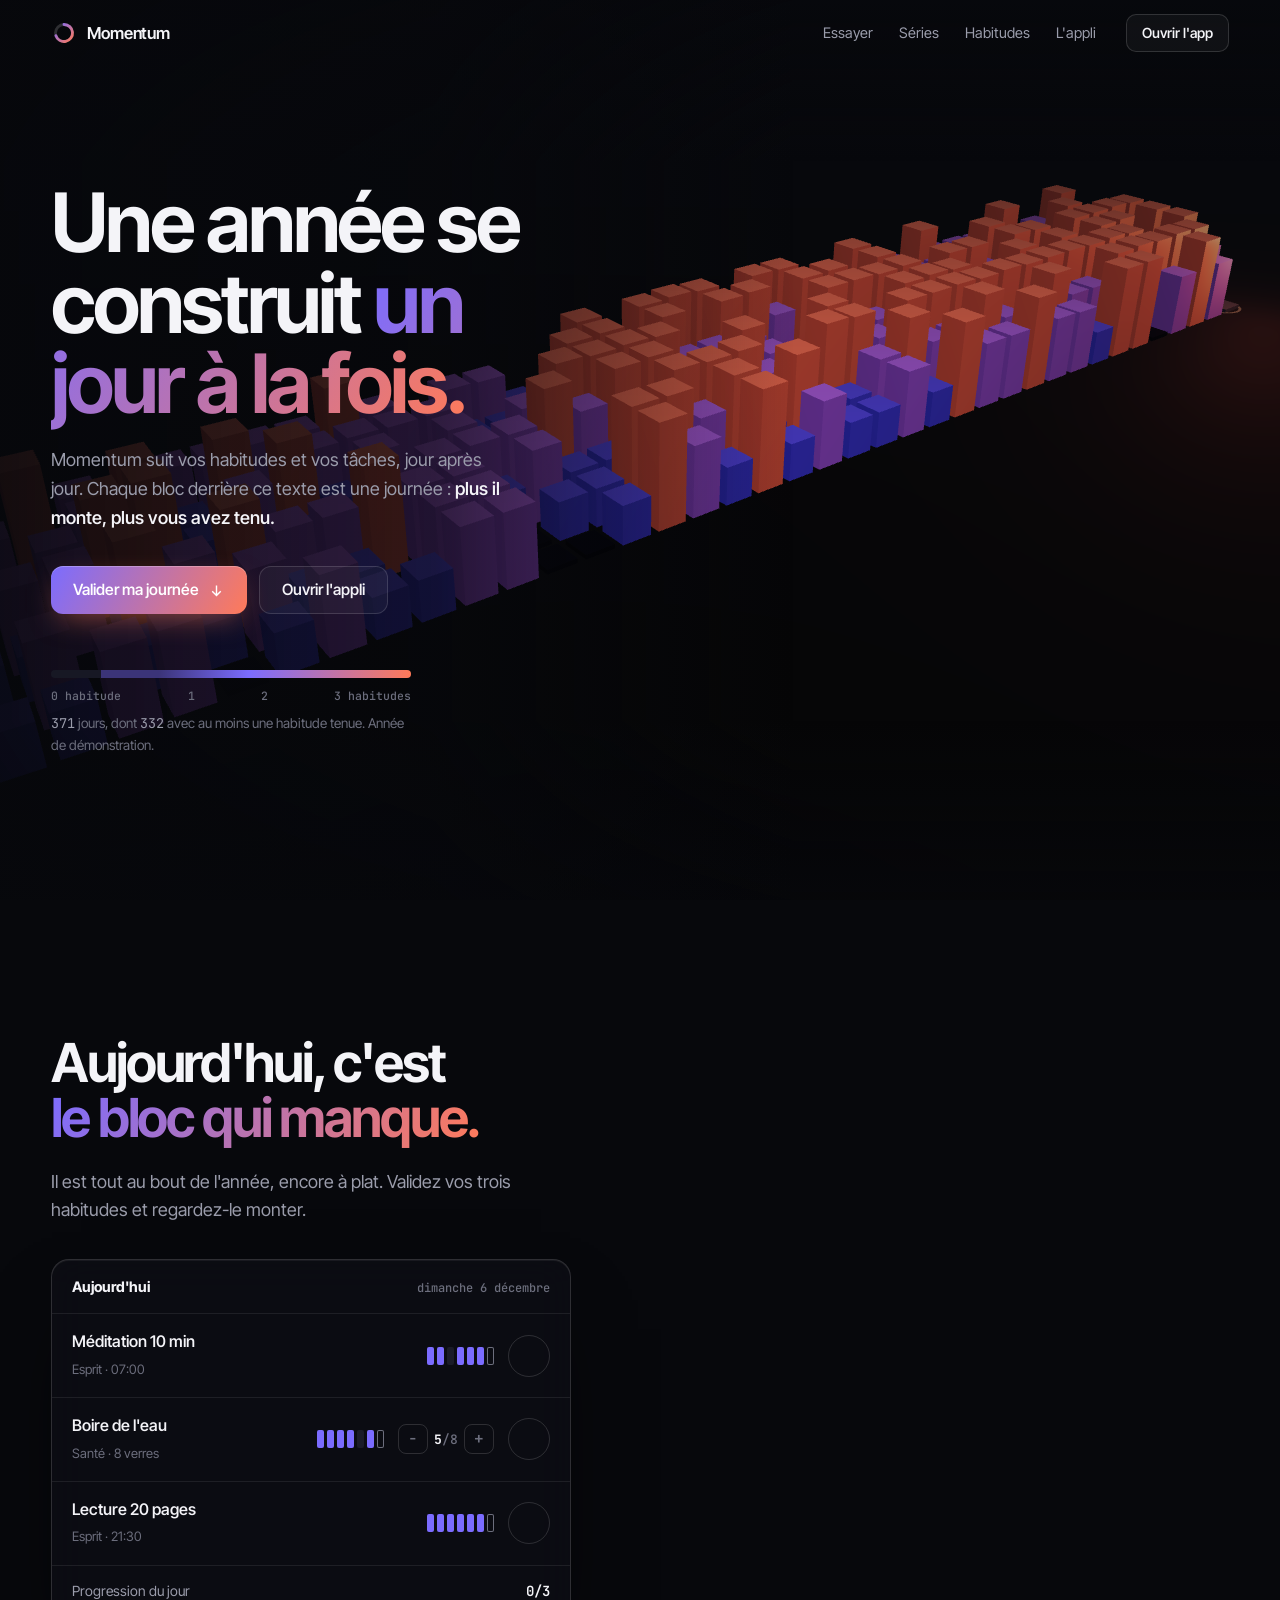
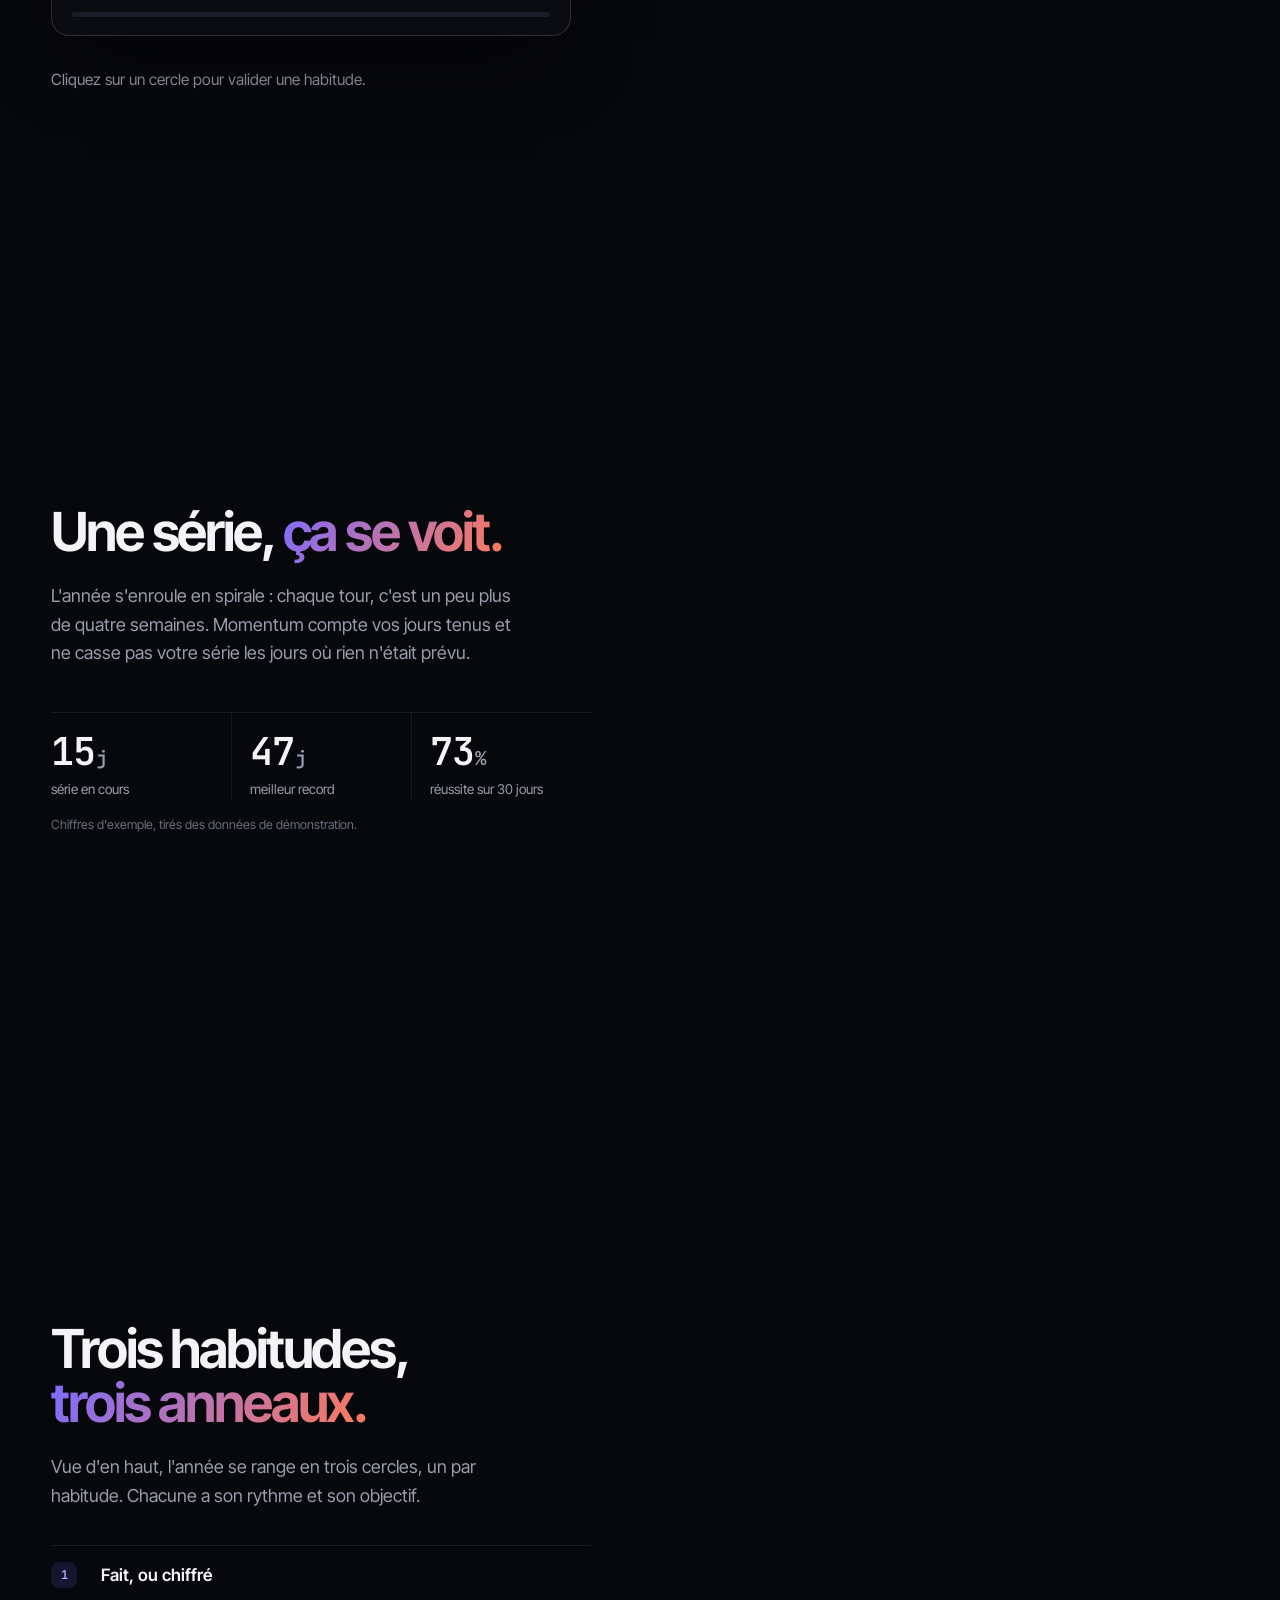
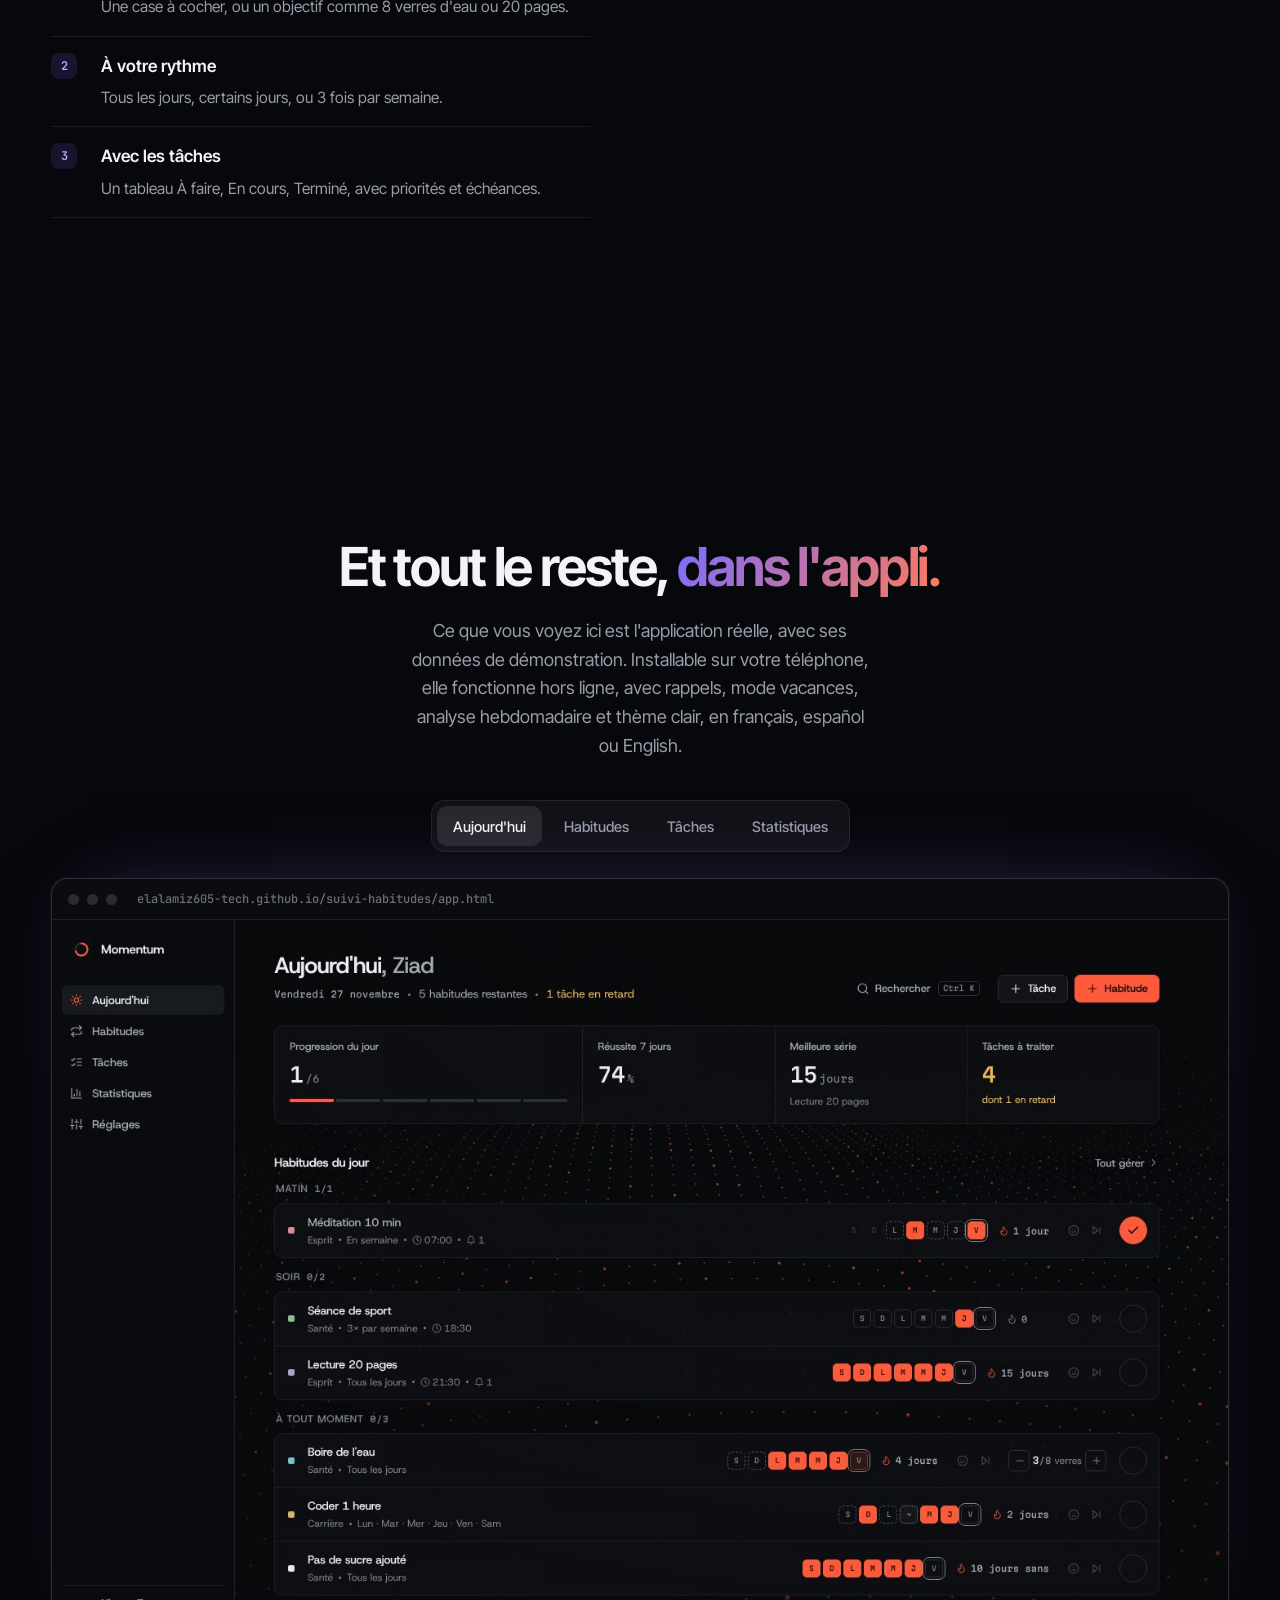
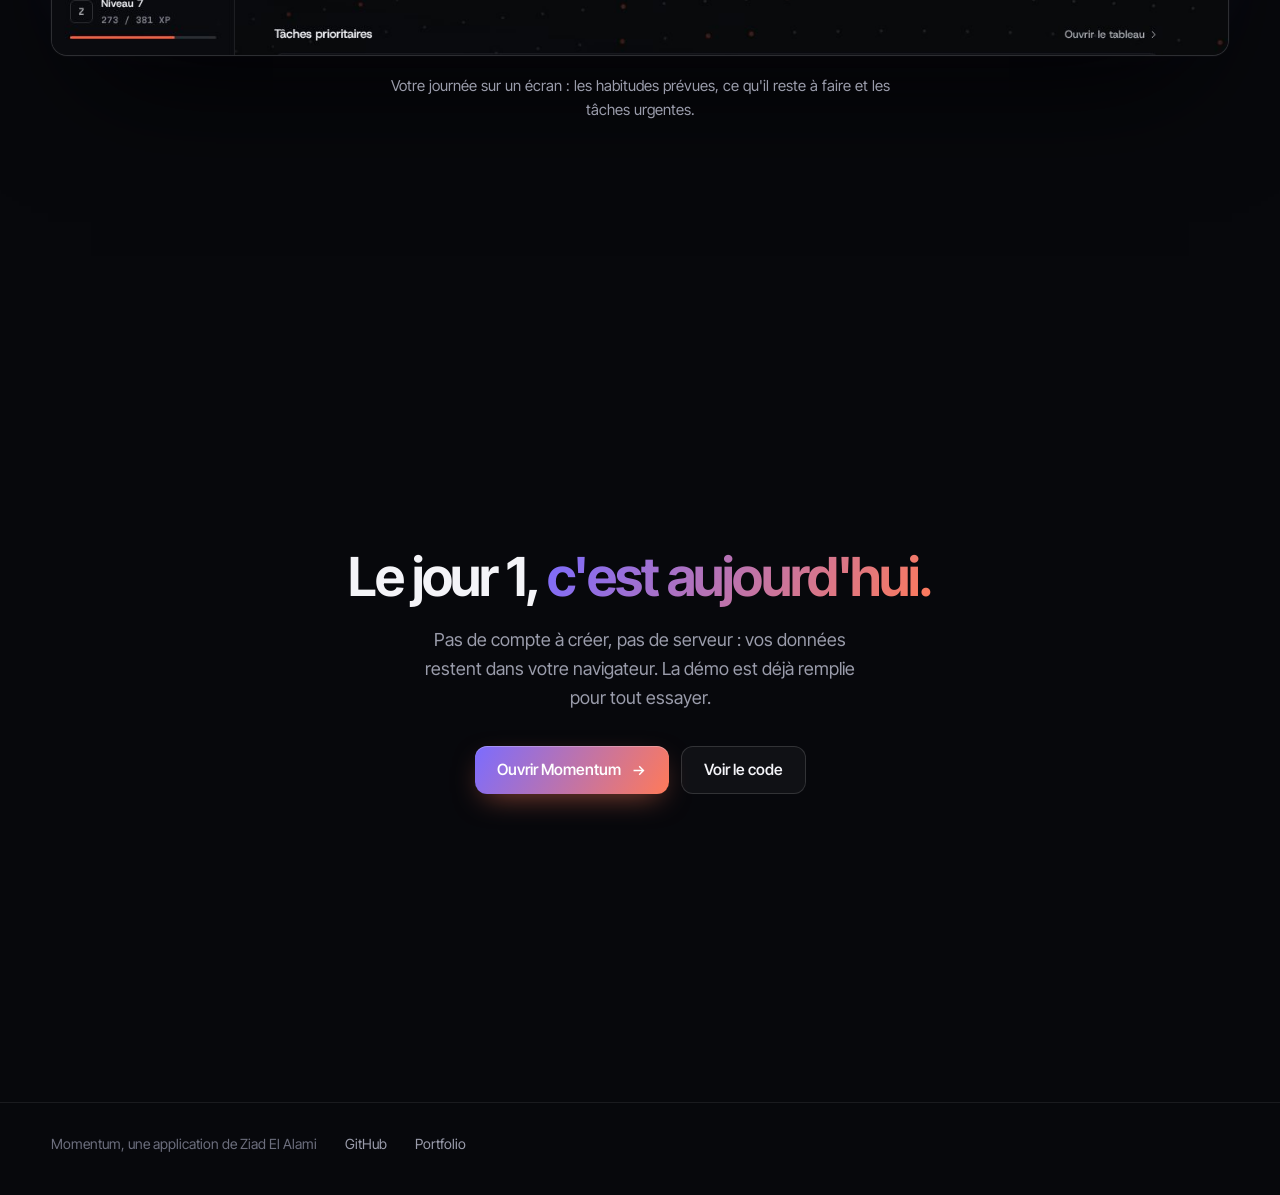
==== index.html @ 73f414db "Momentum 3.0 : PWA, rappels, nouvelles fréquences, analyse hebdo, synchro, thème clair, 3 langues Ap" ====
<!DOCTYPE html>
<html lang="fr">
<head>
<meta charset="utf-8">
<meta name="viewport" content="width=device-width, initial-scale=1">
<meta name="description" content="Momentum suit vos habitudes et vos tâches, jour après jour. Sans compte : vos données restent dans votre navigateur.">
<meta name="theme-color" content="#07080c">
<meta property="og:title" content="Momentum · Une année se construit un jour à la fois">
<meta property="og:description" content="Habitudes, tâches et statistiques dans une seule appli. Essayez la démo.">
<meta property="og:image" content="https://elalamiz605-tech.github.io/suivi-habitudes/assets/vitrine/today.jpg">
<link rel="icon" href="assets/favicon.svg" type="image/svg+xml">
<link rel="manifest" href="manifest.webmanifest">
<link rel="apple-touch-icon" href="assets/icons/apple-touch-icon.png">
<title>Momentum · Une année, un jour à la fois</title>
<link rel="preconnect" href="https://fonts.googleapis.com"><link rel="preconnect" href="https://fonts.gstatic.com" crossorigin>
<link href="https://fonts.googleapis.com/css2?family=Inter+Tight:wght@400;500;600;700&family=JetBrains+Mono:wght@400;500;600&display=swap" rel="stylesheet">
<style>
/*
VOICE: produit haut de gamme, calme, chaque phrase explique ce qu'on voit.
IDEA: une année d'habitudes en volume : 371 blocs, un par jour, hauteur = habitudes tenues.
PICTURE: la scène 3D plein écran qui se transforme au défilement : calendrier, spirale de série, trois anneaux.
COLOUR and TYPE: nuit d'encre, indigo pour la régularité, corail pour les jours complets ; Inter Tight, JetBrains Mono pour les chiffres.
LAYOUT: texte en colonne à gauche sur un voile, la scène à droite et derrière ; l'appli réelle en fin de parcours.
*/
:root {
  --bg: #07080c; --ink: #f4f4f8; --muted: #9a9cab; --dim: #6c6e7d; --line: rgba(255,255,255,.08); --line-2: rgba(255,255,255,.14);
  --glass: rgba(14,15,22,.72); --indigo: #7b6cff; --coral: #ff7a59; --grad: linear-gradient(120deg, #7b6cff, #ff7a59);
  --font: 'Inter Tight', system-ui, sans-serif; --mono: 'JetBrains Mono', ui-monospace, monospace; --ease: cubic-bezier(.22,1,.36,1);
  color-scheme: dark;
}
* { box-sizing: border-box; min-width: 0; }
html { scroll-behavior: smooth; scroll-padding-top: 72px; }
body { margin: 0; background: var(--bg); color: var(--ink); font: 17px/1.6 var(--font); -webkit-font-smoothing: antialiased; overflow-x: clip; }
::selection { background: rgba(123,108,255,.4); }
:focus-visible { outline: 2px solid var(--coral); outline-offset: 3px; }
a { color: inherit; text-decoration: none; }
button { font: inherit; color: inherit; cursor: pointer; }
.mono { font-family: var(--mono); font-variant-numeric: tabular-nums; }

#scene { position: fixed; inset: 0; width: 100vw; height: 100vh; display: block; z-index: 0; }
.veil { position: fixed; inset: 0; z-index: 0; pointer-events: none; background: linear-gradient(90deg, rgba(7,8,12,.92) 0%, rgba(7,8,12,.7) 34%, rgba(7,8,12,0) 62%), linear-gradient(180deg, rgba(7,8,12,.5), rgba(7,8,12,0) 18%, rgba(7,8,12,0) 80%, rgba(7,8,12,.6)); }
.dim { position: fixed; inset: 0; z-index: 0; pointer-events: none; background: rgba(7,8,12,.86); opacity: 0; transition: opacity .6s var(--ease); }
body.dimmed .dim { opacity: 1; }
main, header, footer { position: relative; z-index: 1; }

/* Navigation */
.nav { position: fixed; top: 0; left: 0; right: 0; z-index: 20; display: flex; align-items: center; gap: 30px; padding: 14px max(4vw, 18px); transition: background .3s, border-color .3s; border-bottom: 1px solid transparent; }
.nav.solid { background: rgba(7,8,12,.72); backdrop-filter: blur(16px) saturate(150%); -webkit-backdrop-filter: blur(16px) saturate(150%); border-bottom-color: var(--line); }
.brand { display: flex; align-items: center; gap: 10px; font-weight: 600; font-size: 16.5px; letter-spacing: -.01em; }
.brand svg { width: 26px; height: 26px; }
.nav nav { display: flex; gap: 26px; margin-left: auto; font-size: 14.5px; color: var(--muted); }
.nav nav a { transition: color .15s; }
.nav nav a:hover, .nav nav a.on { color: var(--ink); }

/* Boutons */
.btn { position: relative; display: inline-flex; align-items: center; justify-content: center; gap: 9px; height: 48px; padding: 0 22px; border-radius: 12px; border: 1px solid var(--line-2); background: rgba(255,255,255,.04); font-weight: 550; font-size: 15.5px; white-space: nowrap; transition: transform .15s, background .2s, border-color .2s, box-shadow .25s; }
.btn:hover { background: rgba(255,255,255,.08); border-color: rgba(255,255,255,.24); }
.btn:active { transform: scale(.98); }
.btn svg { width: 17px; height: 17px; transition: transform .2s var(--ease); }
.btn:hover svg { transform: translateX(3px); }
.btn.primary { border: 0; background: var(--grad); color: #fff; box-shadow: 0 10px 30px -10px rgba(255,122,89,.6), inset 0 1px 0 rgba(255,255,255,.25); }
.btn.primary:hover { box-shadow: 0 14px 40px -10px rgba(255,122,89,.8), inset 0 1px 0 rgba(255,255,255,.3); }
.btn.sm { height: 38px; padding: 0 15px; font-size: 14px; border-radius: 10px; }

/* Sections */
section { min-height: 100vh; display: grid; align-content: center; padding: 120px max(4vw, 18px) 80px; }
.col { max-width: 540px; }
h1, h2 { margin: 0; font-weight: 650; letter-spacing: -.04em; text-wrap: balance; }
h1 { font-size: clamp(46px, 6.4vw, 92px); line-height: .98; }
h2 { font-size: clamp(34px, 4.2vw, 58px); line-height: 1.02; }
h1 em, h2 em { font-style: normal; background: var(--grad); -webkit-background-clip: text; background-clip: text; color: transparent; }
.lead { color: var(--muted); font-size: clamp(17px, 1.4vw, 19.5px); margin: 22px 0 0; max-width: 46ch; }
.lead b { color: var(--ink); font-weight: 550; }
.actions { display: flex; gap: 12px; flex-wrap: wrap; margin-top: 34px; }

.legend { margin-top: 56px; display: grid; gap: 10px; max-width: 360px; }
.legend .scale { height: 8px; border-radius: 4px; background: linear-gradient(90deg, #171824 0 14%, #3b3478 14% 30%, #7b6cff 55%, #ff7a59); }
.legend .ticks { display: flex; justify-content: space-between; font: 500 11.5px var(--mono); color: var(--dim); }
.legend p { margin: 0; color: var(--dim); font-size: 13.5px; }
.legend p .mono { color: var(--muted); }

/* Démo */
.try { margin-top: 34px; width: min(520px, 100%); background: var(--glass); border: 1px solid var(--line-2); border-radius: 18px; backdrop-filter: blur(18px); -webkit-backdrop-filter: blur(18px); box-shadow: 0 40px 80px -30px rgba(0,0,0,.8), inset 0 1px 0 rgba(255,255,255,.06); overflow: hidden; }
.try-head { display: flex; justify-content: space-between; align-items: baseline; padding: 15px 20px; border-bottom: 1px solid var(--line); font-size: 14.5px; }
.try-head span { font: 500 12px var(--mono); color: var(--dim); }
.habit { display: flex; align-items: center; gap: 14px; padding: 15px 20px; border-bottom: 1px solid var(--line); }
.habit .t { flex: 1; }
.habit .t b { display: block; font-weight: 550; font-size: 16px; transition: color .3s; }
.habit .t small { color: var(--dim); font-size: 13px; }
.habit.done .t b { color: var(--muted); }
.ring { display: grid; grid-template-columns: repeat(7, 7px); gap: 3px; }
.ring i { height: 18px; border-radius: 2px; background: #1b1c28; }
.ring i.on { background: var(--indigo); }
.ring i.today { background: transparent; box-shadow: inset 0 0 0 1px var(--dim); }
.habit.done .ring i.today { background: var(--coral); box-shadow: none; }
.counter { display: flex; align-items: center; gap: 6px; font: 500 13px var(--mono); color: var(--dim); }
.counter b { color: var(--ink); }
.counter button { width: 30px; height: 30px; border-radius: 8px; border: 1px solid var(--line-2); background: transparent; padding: 0; line-height: 1; font-size: 16px; }
.counter button:hover { border-color: rgba(255,255,255,.3); }
.check { position: relative; width: 42px; height: 42px; flex: none; border-radius: 50%; border: 1.5px solid var(--line-2); background: transparent; padding: 0; display: grid; place-items: center; transition: background .25s, border-color .25s, box-shadow .3s; }
.check:hover { border-color: var(--coral); }
.check svg.ok { width: 18px; height: 18px; fill: none; stroke: #fff; stroke-width: 2.6; stroke-linecap: round; stroke-linejoin: round; opacity: 0; transition: opacity .2s; }
.check.on { border-color: transparent; background: var(--grad); box-shadow: 0 0 24px rgba(255,122,89,.5); }
.check.on svg.ok { opacity: 1; }
.check svg.seal { position: absolute; inset: -7px; width: calc(100% + 14px); height: calc(100% + 14px); transform: rotate(-90deg); fill: none; stroke: var(--coral); stroke-width: 1.5; stroke-dasharray: 113.1; stroke-dashoffset: 113.1; opacity: 0; pointer-events: none; }
.check.stamp { animation: pop .35s var(--ease); }
.check.stamp svg.seal { animation: seal .7s var(--ease) forwards; }
@keyframes pop { from { transform: scale(.84); } }
@keyframes seal { 0% { opacity: 1; stroke-dashoffset: 113.1; } 60% { opacity: 1; stroke-dashoffset: 0; } 100% { opacity: 0; stroke-dashoffset: 0; } }
.try-foot { padding: 14px 20px 18px; display: grid; gap: 10px; }
.try-foot p { margin: 0; display: flex; justify-content: space-between; font-size: 14px; color: var(--muted); }
.try-foot p .mono { color: var(--ink); font-weight: 600; }
.bar { height: 5px; border-radius: 5px; background: #1b1c28; overflow: hidden; }
.bar i { display: block; height: 100%; width: 0; background: var(--grad); border-radius: inherit; transition: width .7s var(--ease); }
.after { margin-top: 20px; min-height: 48px; display: flex; flex-wrap: wrap; gap: 14px; align-items: center; color: var(--muted); font-size: 15.5px; }
.after.complete { color: var(--ink); }
.after .btn { animation: pop .4s var(--ease); }

/* Chiffres */
.stats { display: grid; grid-template-columns: repeat(3, minmax(0, 1fr)); margin-top: 44px; border-top: 1px solid var(--line); }
.stats div { padding: 20px 18px 0 0; }
.stats div + div { padding-left: 18px; border-left: 1px solid var(--line); }
.stats b { display: block; font: 600 clamp(30px, 3vw, 42px)/1 var(--mono); letter-spacing: -.04em; }
.stats b span { font-size: .5em; color: var(--muted); margin-left: 2px; }
.stats small { display: block; margin-top: 8px; color: var(--muted); font-size: 13.5px; }
.note { margin: 14px 0 0; color: var(--dim); font-size: 12.5px; }
.points { list-style: none; margin: 34px 0 0; padding: 0; display: grid; gap: 0; border-top: 1px solid var(--line); }
.points li { display: grid; grid-template-columns: 36px 1fr; gap: 6px 14px; padding: 16px 0; border-bottom: 1px solid var(--line); }
.points .n { grid-row: span 2; width: 26px; height: 26px; border-radius: 8px; display: grid; place-items: center; font: 600 12px var(--mono); background: rgba(123,108,255,.14); color: #b3aaff; }
.points b { font-weight: 600; }
.points span { color: var(--muted); font-size: 15.5px; }

/* L'appli */
#appli { align-content: start; padding-top: 140px; }
#appli .head { max-width: 760px; margin: 0 auto; text-align: center; }
#appli .lead { margin-inline: auto; }
.tabs { display: flex; justify-content: center; gap: 6px; flex-wrap: wrap; margin: 40px auto 0; padding: 5px; border-radius: 14px; background: rgba(255,255,255,.04); border: 1px solid var(--line); width: fit-content; }
.tabs button { height: 40px; padding: 0 16px; border-radius: 10px; border: 0; background: transparent; color: var(--muted); font-size: 14.5px; font-weight: 500; transition: background .2s, color .2s; }
.tabs button:hover { color: var(--ink); }
.tabs button[aria-selected="true"] { background: rgba(255,255,255,.1); color: var(--ink); }
.window { margin: 26px auto 0; width: min(1180px, 100%); border-radius: 16px; overflow: hidden; border: 1px solid var(--line-2); background: #0b0c10; box-shadow: 0 60px 120px -40px rgba(0,0,0,.9), 0 0 0 1px rgba(255,255,255,.02), 0 -20px 80px -40px rgba(123,108,255,.35); }
.window-bar { display: flex; align-items: center; gap: 8px; padding: 12px 16px; border-bottom: 1px solid var(--line); }
.window-bar i { width: 11px; height: 11px; border-radius: 50%; background: #2a2b36; }
.window-bar span { margin-left: 12px; font: 500 12px var(--mono); color: var(--dim); }
.shots { position: relative; aspect-ratio: 1440 / 900; }
.shots img { position: absolute; inset: 0; width: 100%; height: 100%; object-fit: cover; object-position: top left; opacity: 0; transform: scale(1.01); transition: opacity .5s var(--ease), transform .7s var(--ease); }
.shots img.on { opacity: 1; transform: none; }
.caption { text-align: center; color: var(--muted); font-size: 15px; margin: 18px auto 0; max-width: 60ch; min-height: 3.2em; }

/* Fin */
#fin { text-align: center; justify-items: center; }
#fin .lead { margin-inline: auto; }
#fin .actions { justify-content: center; }
.foot { display: flex; flex-wrap: wrap; gap: 10px 28px; padding: 30px max(4vw, 18px) 40px; border-top: 1px solid var(--line); color: var(--dim); font-size: 14px; background: var(--bg); }
.foot a { color: var(--muted); }
.foot a:hover { color: var(--ink); }

/* Apparition */
.rise { opacity: 0; transform: translateY(24px); transition: opacity .9s var(--ease), transform .9s var(--ease); }
.rise.in { opacity: 1; transform: none; }
.rise.d1 { transition-delay: .08s; } .rise.d2 { transition-delay: .16s; } .rise.d3 { transition-delay: .24s; }

@media (max-width: 900px) {
  .veil { background: linear-gradient(180deg, rgba(7,8,12,.35), rgba(7,8,12,.72) 40%, rgba(7,8,12,.86)); }
  .nav nav { display: none; }
  .nav .btn { margin-left: auto; }
  section { padding: 110px 18px 70px; min-height: 92vh; }
  .stats div { padding-right: 10px; } .stats div + div { padding-left: 12px; }
}
@media (max-width: 520px) { .ring { display: none; } .habit { padding: 14px 16px; } .tabs button { padding: 0 11px; font-size: 13.5px; } }
@media (prefers-reduced-motion: reduce) { *, *::before, *::after { animation: none !important; transition-duration: .01ms !important; } .rise { opacity: 1; transform: none; } html { scroll-behavior: auto; } }
</style>
</head>
<body>
<canvas id="scene" aria-hidden="true"></canvas>
<div class="veil" aria-hidden="true"></div>
<div class="dim" aria-hidden="true"></div>

<header class="nav" id="nav">
  <a class="brand" href="#hero"><svg viewBox="0 0 32 32" aria-hidden="true"><defs><linearGradient id="lg" x1="0" y1="0" x2="1" y2="1"><stop offset="0" stop-color="#7b6cff"/><stop offset="1" stop-color="#ff7a59"/></linearGradient></defs><circle cx="16" cy="16" r="10.5" fill="none" stroke="rgba(255,255,255,.16)" stroke-width="3.5"/><path d="M16 5.5a10.5 10.5 0 1 1-10 13.7" fill="none" stroke="url(#lg)" stroke-width="3.5" stroke-linecap="round"/></svg>Momentum</a>
  <nav aria-label="Sections"><a href="#aujourdhui">Essayer</a><a href="#serie">Séries</a><a href="#anneaux">Habitudes</a><a href="#appli">L'appli</a></nav>
  <a class="btn sm" href="app.html">Ouvrir l'app</a>
</header>

<main>
  <section id="hero" data-stage="0" data-focus="0">
    <div class="col">
      <h1 class="rise in">Une année se construit <em>un jour à la fois.</em></h1>
      <p class="lead rise in d1">Momentum suit vos habitudes et vos tâches, jour après jour. Chaque bloc derrière ce texte est une journée : <b>plus il monte, plus vous avez tenu.</b></p>
      <div class="actions rise in d2">
        <a class="btn primary" href="#aujourdhui">Valider ma journée <svg viewBox="0 0 24 24" fill="none" stroke="currentColor" stroke-width="2" aria-hidden="true"><path d="M12 5v14M6 13l6 6 6-6"/></svg></a>
        <a class="btn" href="app.html">Ouvrir l'appli</a>
      </div>
      <div class="legend rise in d3">
        <div class="scale" aria-hidden="true"></div>
        <div class="ticks"><span>0 habitude</span><span>1</span><span>2</span><span>3 habitudes</span></div>
        <p><span class="mono" id="days">371</span> jours, dont <span class="mono" id="kept">0</span> avec au moins une habitude tenue. Année de démonstration.</p>
      </div>
    </div>
  </section>

  <section id="aujourdhui" data-stage="0" data-focus="1">
    <div class="col">
      <h2 class="rise">Aujourd'hui, c'est <em>le bloc qui manque.</em></h2>
      <p class="lead rise d1">Il est tout au bout de l'année, encore à plat. Validez vos trois habitudes et regardez-le monter.</p>
      <div class="try rise d2" aria-label="Démonstration interactive">
        <div class="try-head"><b>Aujourd'hui</b><span id="date"></span></div>
        <div id="list"></div>
        <div class="try-foot"><p><span>Progression du jour</span><span class="mono" id="score">0/3</span></p><div class="bar"><i id="fill"></i></div></div>
      </div>
      <div class="after" id="after"><span id="msg">Cliquez sur un cercle pour valider une habitude.</span></div>
    </div>
  </section>

  <section id="serie" data-stage="1" data-focus="0">
    <div class="col">
      <h2 class="rise">Une série, <em>ça se voit.</em></h2>
      <p class="lead rise d1">L'année s'enroule en spirale : chaque tour, c'est un peu plus de quatre semaines. Momentum compte vos jours tenus et ne casse pas votre série les jours où rien n'était prévu.</p>
      <div class="stats rise d2">
        <div><b>15<span>j</span></b><small>série en cours</small></div>
        <div><b>47<span>j</span></b><small>meilleur record</small></div>
        <div><b>73<span>%</span></b><small>réussite sur 30 jours</small></div>
      </div>
      <p class="note rise d2">Chiffres d'exemple, tirés des données de démonstration.</p>
    </div>
  </section>

  <section id="anneaux" data-stage="2" data-focus="0">
    <div class="col">
      <h2 class="rise">Trois habitudes, <em>trois anneaux.</em></h2>
      <p class="lead rise d1">Vue d'en haut, l'année se range en trois cercles, un par habitude. Chacune a son rythme et son objectif.</p>
      <ol class="points rise d2">
        <li><span class="n">1</span><b>Fait, ou chiffré</b><span>Une case à cocher, ou un objectif comme 8 verres d'eau ou 20 pages.</span></li>
        <li><span class="n">2</span><b>À votre rythme</b><span>Tous les jours, certains jours, ou 3 fois par semaine.</span></li>
        <li><span class="n">3</span><b>Avec les tâches</b><span>Un tableau À faire, En cours, Terminé, avec priorités et échéances.</span></li>
      </ol>
    </div>
  </section>

  <section id="appli" data-stage="2" data-focus="0" data-dim="1">
    <div class="head">
      <h2 class="rise">Et tout le reste, <em>dans l'appli.</em></h2>
      <p class="lead rise d1">Ce que vous voyez ici est l'application réelle, avec ses données de démonstration. Installable sur votre téléphone, elle fonctionne hors ligne, avec rappels, mode vacances, analyse hebdomadaire et thème clair, en français, español ou English.</p>
    </div>
    <div class="tabs rise d2" role="tablist" aria-label="Écrans de l'appli">
      <button role="tab" aria-selected="true" data-i="0">Aujourd'hui</button>
      <button role="tab" aria-selected="false" data-i="1">Habitudes</button>
      <button role="tab" aria-selected="false" data-i="2">Tâches</button>
      <button role="tab" aria-selected="false" data-i="3">Statistiques</button>
    </div>
    <div class="window rise d2">
      <div class="window-bar"><i></i><i></i><i></i><span>elalamiz605-tech.github.io/suivi-habitudes/app.html</span></div>
      <div class="shots" id="shots">
        <img class="on" src="assets/vitrine/today.jpg" alt="Écran Aujourd'hui de Momentum : progression du jour, habitudes et tâches prioritaires" width="1440" height="900">
        <img src="assets/vitrine/habits.jpg" alt="Écran Habitudes : historique de 14 jours, séries et taux de réussite par habitude" width="1440" height="900" loading="lazy">
        <img src="assets/vitrine/tasks.jpg" alt="Écran Tâches : tableau À faire, En cours, Terminé" width="1440" height="900" loading="lazy">
        <img src="assets/vitrine/stats.jpg" alt="Écran Statistiques : analyse de la semaine, réussite sur 30 jours et carte de régularité" width="1440" height="900" loading="lazy">
      </div>
    </div>
    <p class="caption" id="caption">Votre journée sur un écran : les habitudes prévues, ce qu'il reste à faire et les tâches urgentes.</p>
  </section>

  <section id="fin" data-stage="0" data-focus="0">
    <h2 class="rise">Le jour 1, <em>c'est aujourd'hui.</em></h2>
    <p class="lead rise d1">Pas de compte à créer, pas de serveur : vos données restent dans votre navigateur. La démo est déjà remplie pour tout essayer.</p>
    <div class="actions rise d2">
      <a class="btn primary" href="app.html">Ouvrir Momentum <svg viewBox="0 0 24 24" fill="none" stroke="currentColor" stroke-width="2" aria-hidden="true"><path d="M5 12h14M13 6l6 6-6 6"/></svg></a>
      <a class="btn" href="https://github.com/elalamiz605-tech/suivi-habitudes">Voir le code</a>
    </div>
  </section>
</main>

<footer class="foot"><span>Momentum, une application de Ziad El Alami</span><a href="https://github.com/elalamiz605-tech/suivi-habitudes">GitHub</a><a href="https://elalamiz605-tech.github.io">Portfolio</a></footer>

<script type="module">
{
  const APP = 'app.html';
  const $ = (id) => document.getElementById(id);
  const motion = !matchMedia('(prefers-reduced-motion: reduce)').matches;
  let year = null;

  /* ---------- Scène 3D ---------- */
  import('./js/year.js').then(({ createYear }) => {
    year = createYear($('scene'), { motion });
    $('days').textContent = year.days;
    $('kept').textContent = year.kept;
    onScroll();
  }).catch((e) => console.warn('Scène 3D indisponible', e));

  /* ---------- Défilement : forme de la scène, navigation, apparitions ---------- */
  const sections = [...document.querySelectorAll('main section')];
  const smooth = (a, b, x) => { const t = Math.min(1, Math.max(0, (x - a) / (b - a))); return t * t * (3 - 2 * t); };
  function onScroll() {
    $('nav').classList.toggle('solid', scrollY > 20);
    const mid = scrollY + innerHeight * 0.55;
    let k = sections.findIndex((s) => s.offsetTop + s.offsetHeight > mid);
    if (k < 0) k = sections.length - 1;
    const s = sections[k], n = sections[Math.min(k + 1, sections.length - 1)];
    const f = smooth(0.6, 1, (mid - s.offsetTop) / s.offsetHeight);
    const num = (el, key) => Number(el.dataset[key] || 0);
    const stage = num(s, 'stage') + (num(n, 'stage') - num(s, 'stage')) * f;
    const focus = num(s, 'focus') + (num(n, 'focus') - num(s, 'focus')) * f;
    year?.setStage(stage);
    year?.setFocus(focus);
    document.body.classList.toggle('dimmed', s.dataset.dim === '1' && f < 0.6);
    document.querySelectorAll('.nav nav a').forEach((a) => a.classList.toggle('on', a.getAttribute('href') === `#${s.id}`));
  }
  addEventListener('scroll', onScroll, { passive: true });
  addEventListener('resize', onScroll);
  const io = new IntersectionObserver((es) => es.forEach((e) => e.isIntersecting && e.target.classList.add('in')), { threshold: 0.2 });
  document.querySelectorAll('.rise:not(.in)').forEach((el) => io.observe(el));

  /* ---------- Démo : valider sa journée ---------- */
  const OK = '<svg class="ok" viewBox="0 0 24 24" aria-hidden="true"><path d="M20 6 9 17l-5-5"/></svg>';
  const SEAL = '<svg class="seal" viewBox="0 0 40 40" aria-hidden="true"><circle cx="20" cy="20" r="18"/></svg>';
  const HABITS = [
    { id: 'med', name: 'Méditation 10 min', meta: 'Esprit · 07:00', days: [1, 1, 0, 1, 1, 1] },
    { id: 'eau', name: "Boire de l'eau", meta: 'Santé · 8 verres', days: [1, 1, 1, 1, 0, 1], target: 8, v: 5 },
    { id: 'lec', name: 'Lecture 20 pages', meta: 'Esprit · 21:30', days: [1, 1, 1, 1, 1, 1] },
  ];
  const done = new Set();
  let stamp = '';
  $('date').textContent = new Date().toLocaleDateString('fr-FR', { weekday: 'long', day: 'numeric', month: 'long' });

  const row = (h) => {
    const on = done.has(h.id);
    const ring = h.days.map((d) => `<i class="${d ? 'on' : ''}"></i>`).join('') + '<i class="today"></i>';
    const counter = h.target ? `<div class="counter"><button data-dec="${h.id}" aria-label="Retirer un verre">−</button><span><b>${h.v}</b>/${h.target}</span><button data-inc="${h.id}" aria-label="Ajouter un verre">+</button></div>` : '';
    return `<div class="habit ${on ? 'done' : ''}"><div class="t"><b>${h.name}</b><small>${h.meta}</small></div><div class="ring" aria-hidden="true">${ring}</div>${counter}<button class="check ${on ? 'on' : ''} ${stamp === h.id ? 'stamp' : ''}" data-check="${h.id}" aria-pressed="${on}" aria-label="Valider ${h.name}">${SEAL}${OK}</button></div>`;
  };
  function render() {
    $('list').innerHTML = HABITS.map(row).join('');
    stamp = '';
    const n = done.size;
    $('score').textContent = `${n}/3`;
    $('fill').style.width = `${(n / 3) * 100}%`;
    $('msg').textContent = n === 0 ? 'Cliquez sur un cercle pour valider une habitude.' : n < 3 ? `Le bloc monte. Encore ${3 - n} habitude${3 - n > 1 ? 's' : ''}.` : "Journée complète : le bloc d'aujourd'hui est au sommet.";
    const after = $('after');
    after.classList.toggle('complete', n === 3);
    if (n === 3 && !after.querySelector('a')) after.insertAdjacentHTML('beforeend', `<a class="btn primary" href="${APP}">Continuer dans l'appli <svg viewBox="0 0 24 24" fill="none" stroke="currentColor" stroke-width="2" aria-hidden="true"><path d="M5 12h14M13 6l6 6-6 6"/></svg></a>`);
    if (n < 3) after.querySelector('a')?.remove();
    year?.setToday(n / 3);
  }
  document.addEventListener('click', (e) => {
    const c = e.target.closest('[data-check]'), inc = e.target.closest('[data-inc]'), dec = e.target.closest('[data-dec]');
    if (!c && !inc && !dec) return;
    const prev = done.size;
    if (c) {
      const h = HABITS.find((x) => x.id === c.dataset.check);
      if (done.has(h.id)) { done.delete(h.id); if (h.target) h.v = Math.min(h.v, h.target - 1); }
      else { done.add(h.id); stamp = h.id; if (h.target) h.v = h.target; }
    } else {
      const h = HABITS.find((x) => x.id === (inc || dec).dataset[inc ? 'inc' : 'dec']);
      h.v = Math.max(0, Math.min(h.target, h.v + (inc ? 1 : -1)));
      if (h.v >= h.target) { if (!done.has(h.id)) stamp = h.id; done.add(h.id); } else done.delete(h.id);
    }
    render();
    if (prev < 3 && done.size === 3) year?.celebrate();
  });
  render();

  /* ---------- L'appli : onglets ---------- */
  const CAPS = [
    "Votre journée sur un écran : les habitudes prévues, ce qu'il reste à faire et les tâches urgentes.",
    'Chaque habitude avec ses 14 derniers jours, modifiables d’un clic, sa série et son taux de réussite.',
    'Un tableau À faire, En cours, Terminé, avec glisser-déposer, priorités, échéances et sous-tâches.',
    'Réussite jour par jour sur 30 jours, régularité sur 20 semaines, classement, niveaux et badges.',
  ];
  const tabs = [...document.querySelectorAll('[role=tab]')], imgs = [...$('shots').children];
  const show = (i) => {
    tabs.forEach((t, k) => t.setAttribute('aria-selected', String(k === i)));
    imgs.forEach((im, k) => im.classList.toggle('on', k === i));
    $('caption').textContent = CAPS[i];
  };
  tabs.forEach((t) => t.addEventListener('click', () => show(Number(t.dataset.i))));
  document.querySelector('[role=tablist]').addEventListener('keydown', (e) => {
    const i = tabs.findIndex((t) => t.getAttribute('aria-selected') === 'true');
    const j = e.key === 'ArrowRight' ? (i + 1) % 4 : e.key === 'ArrowLeft' ? (i + 3) % 4 : -1;
    if (j >= 0) { show(j); tabs[j].focus(); }
  });
}
</script>
<script>if ("serviceWorker" in navigator && location.protocol !== "file:") navigator.serviceWorker.register("./sw.js").catch(function () {});</script>
</body>
</html>
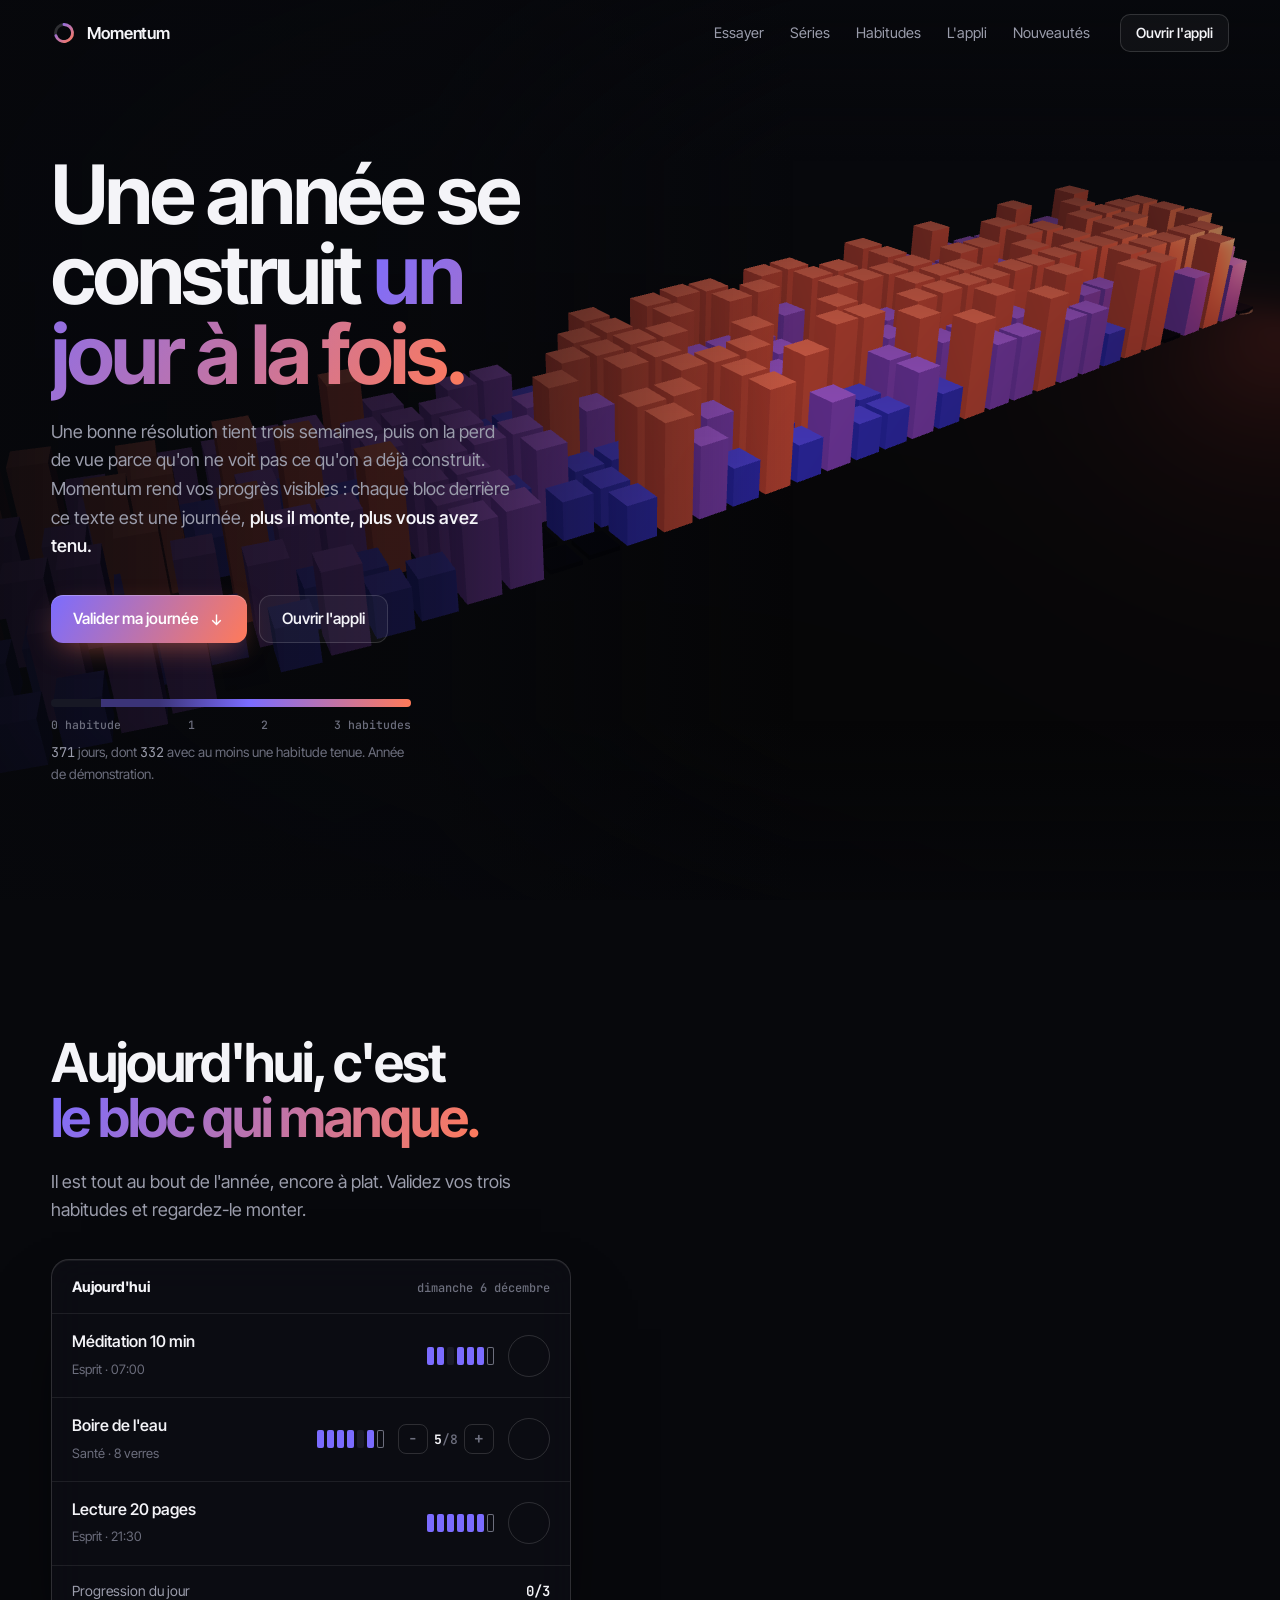
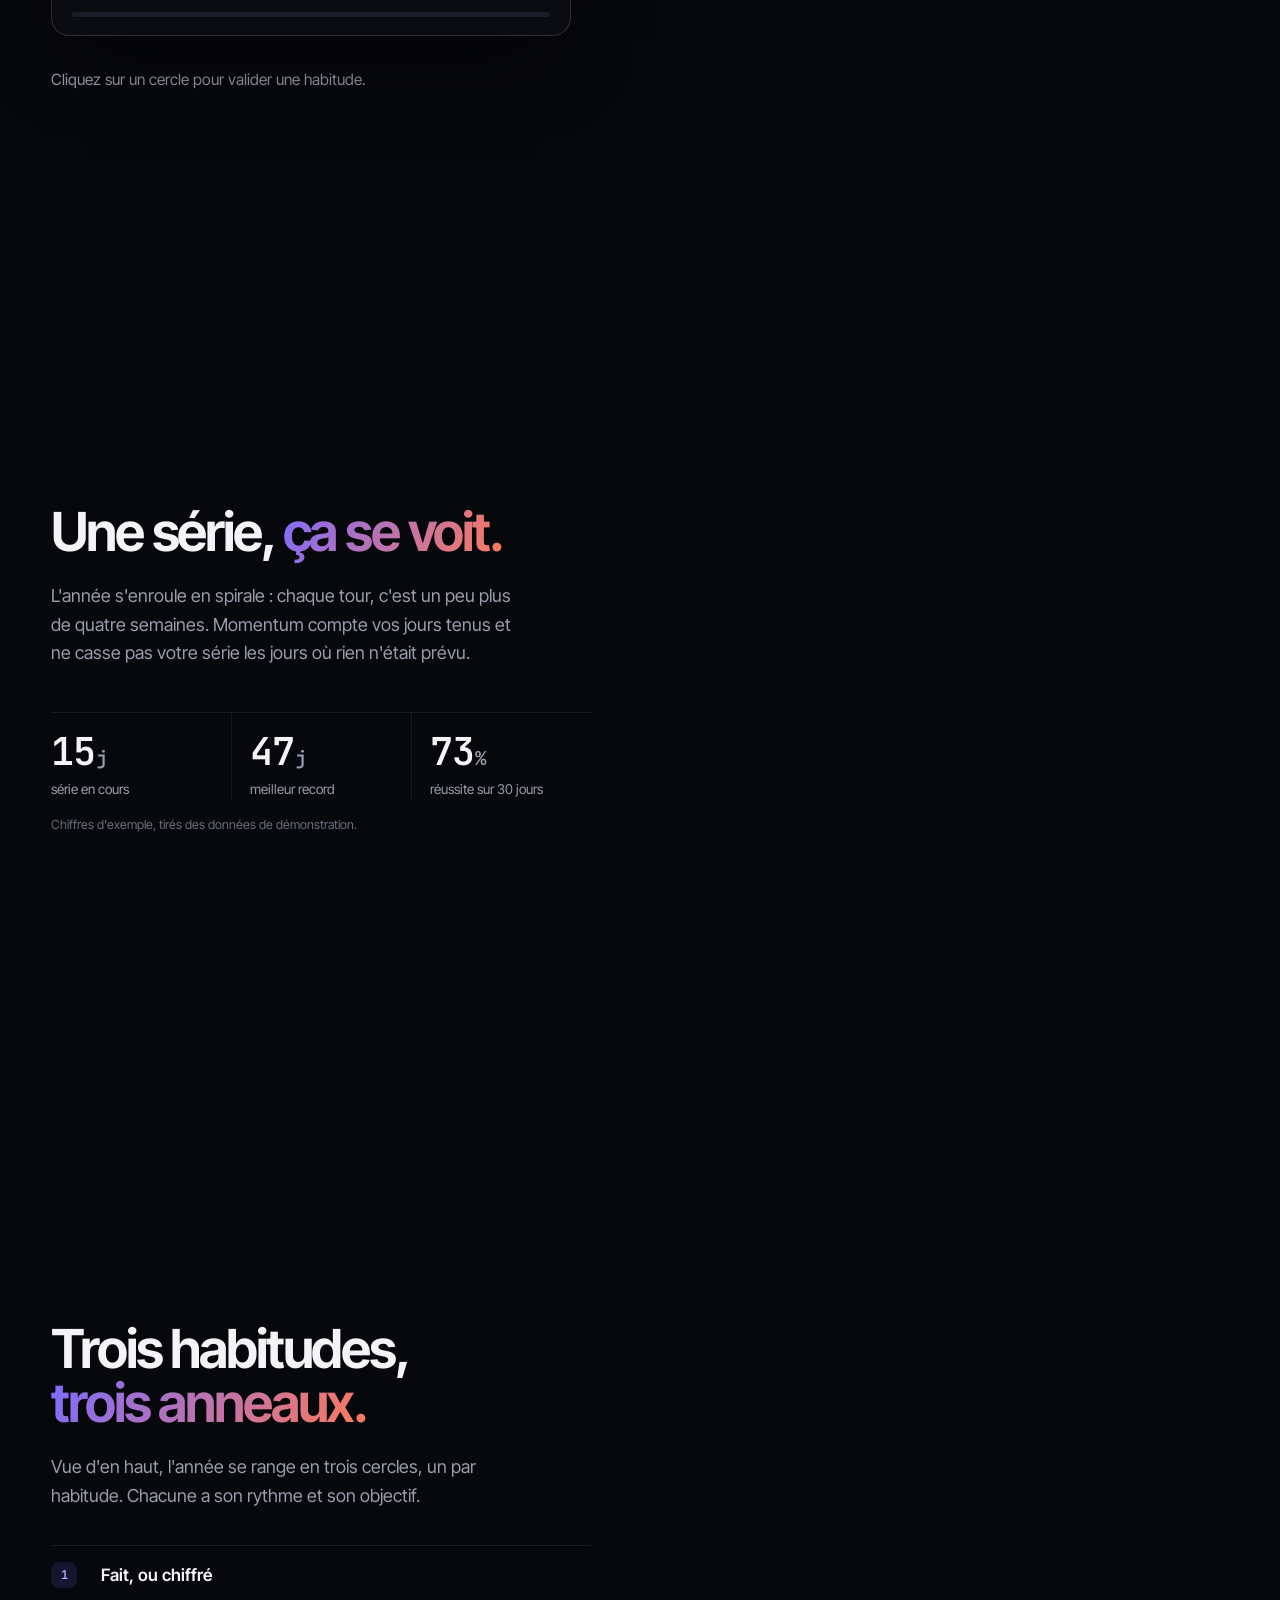
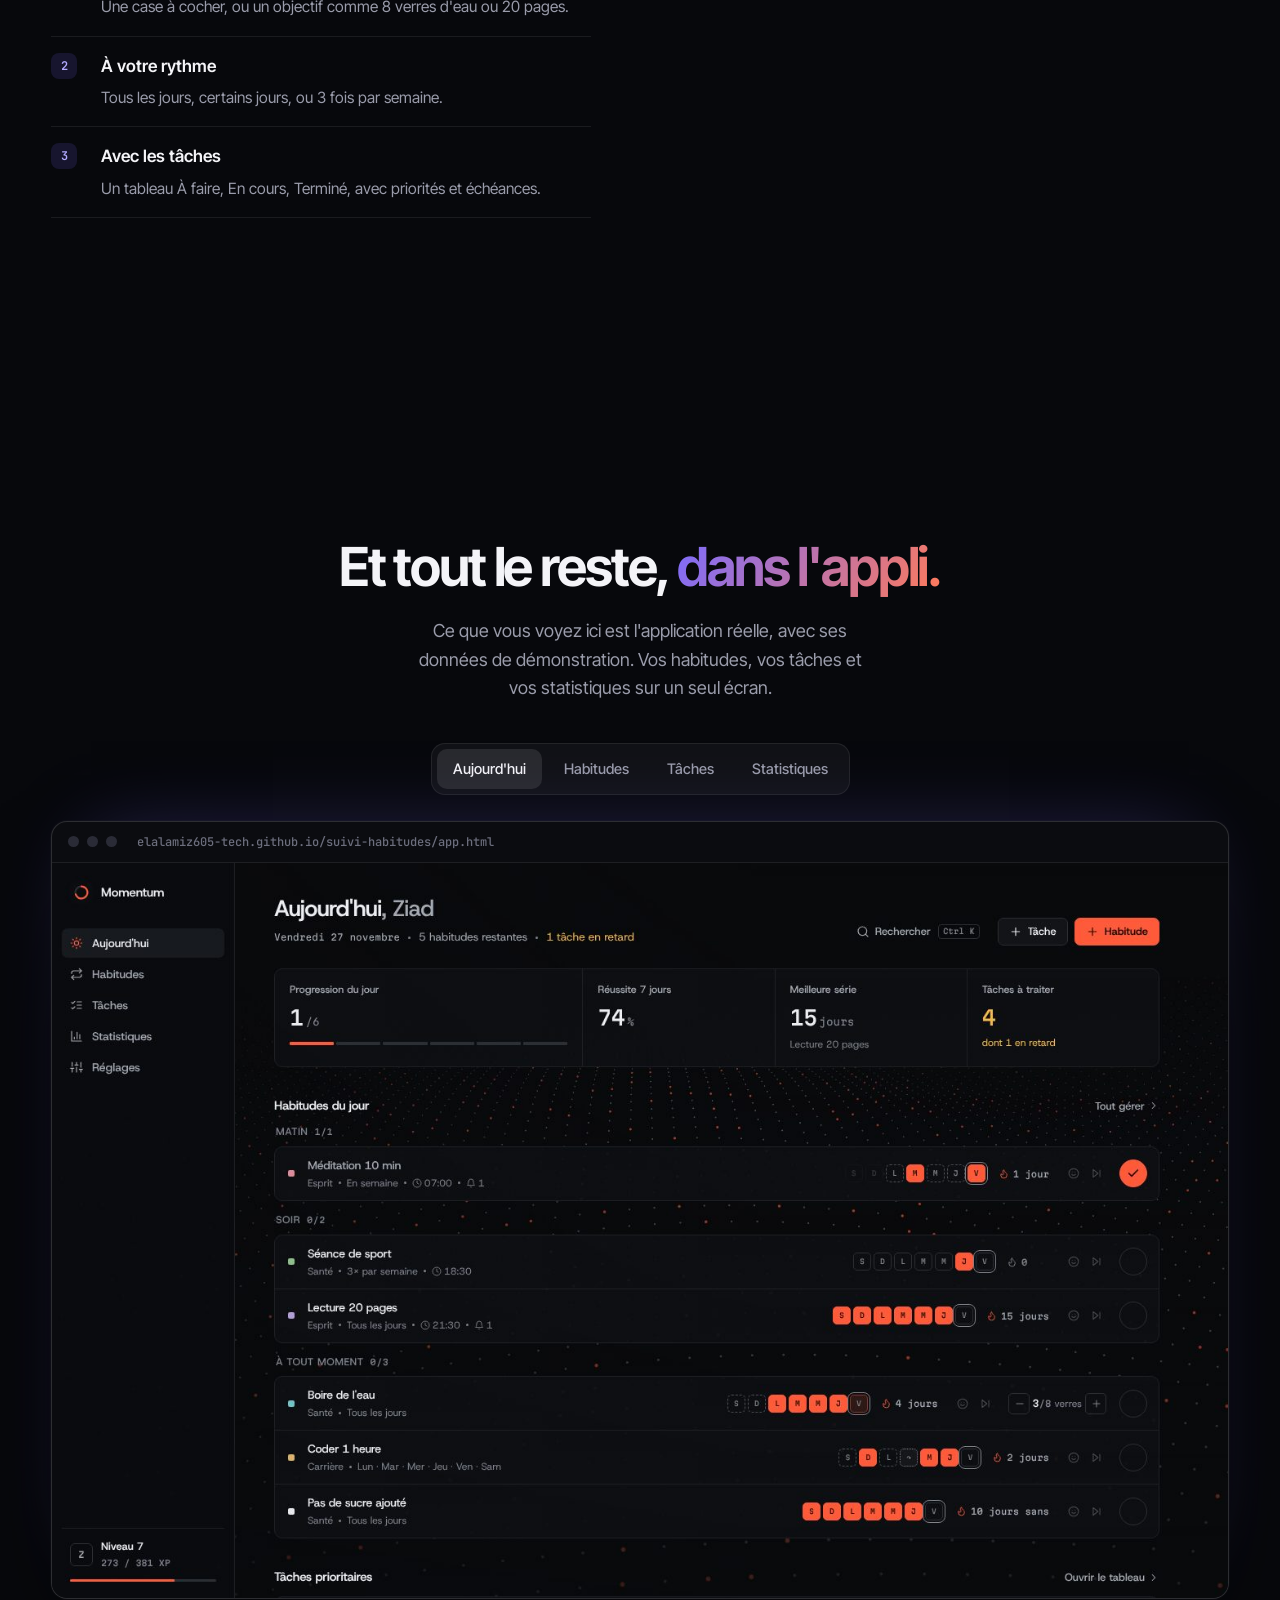
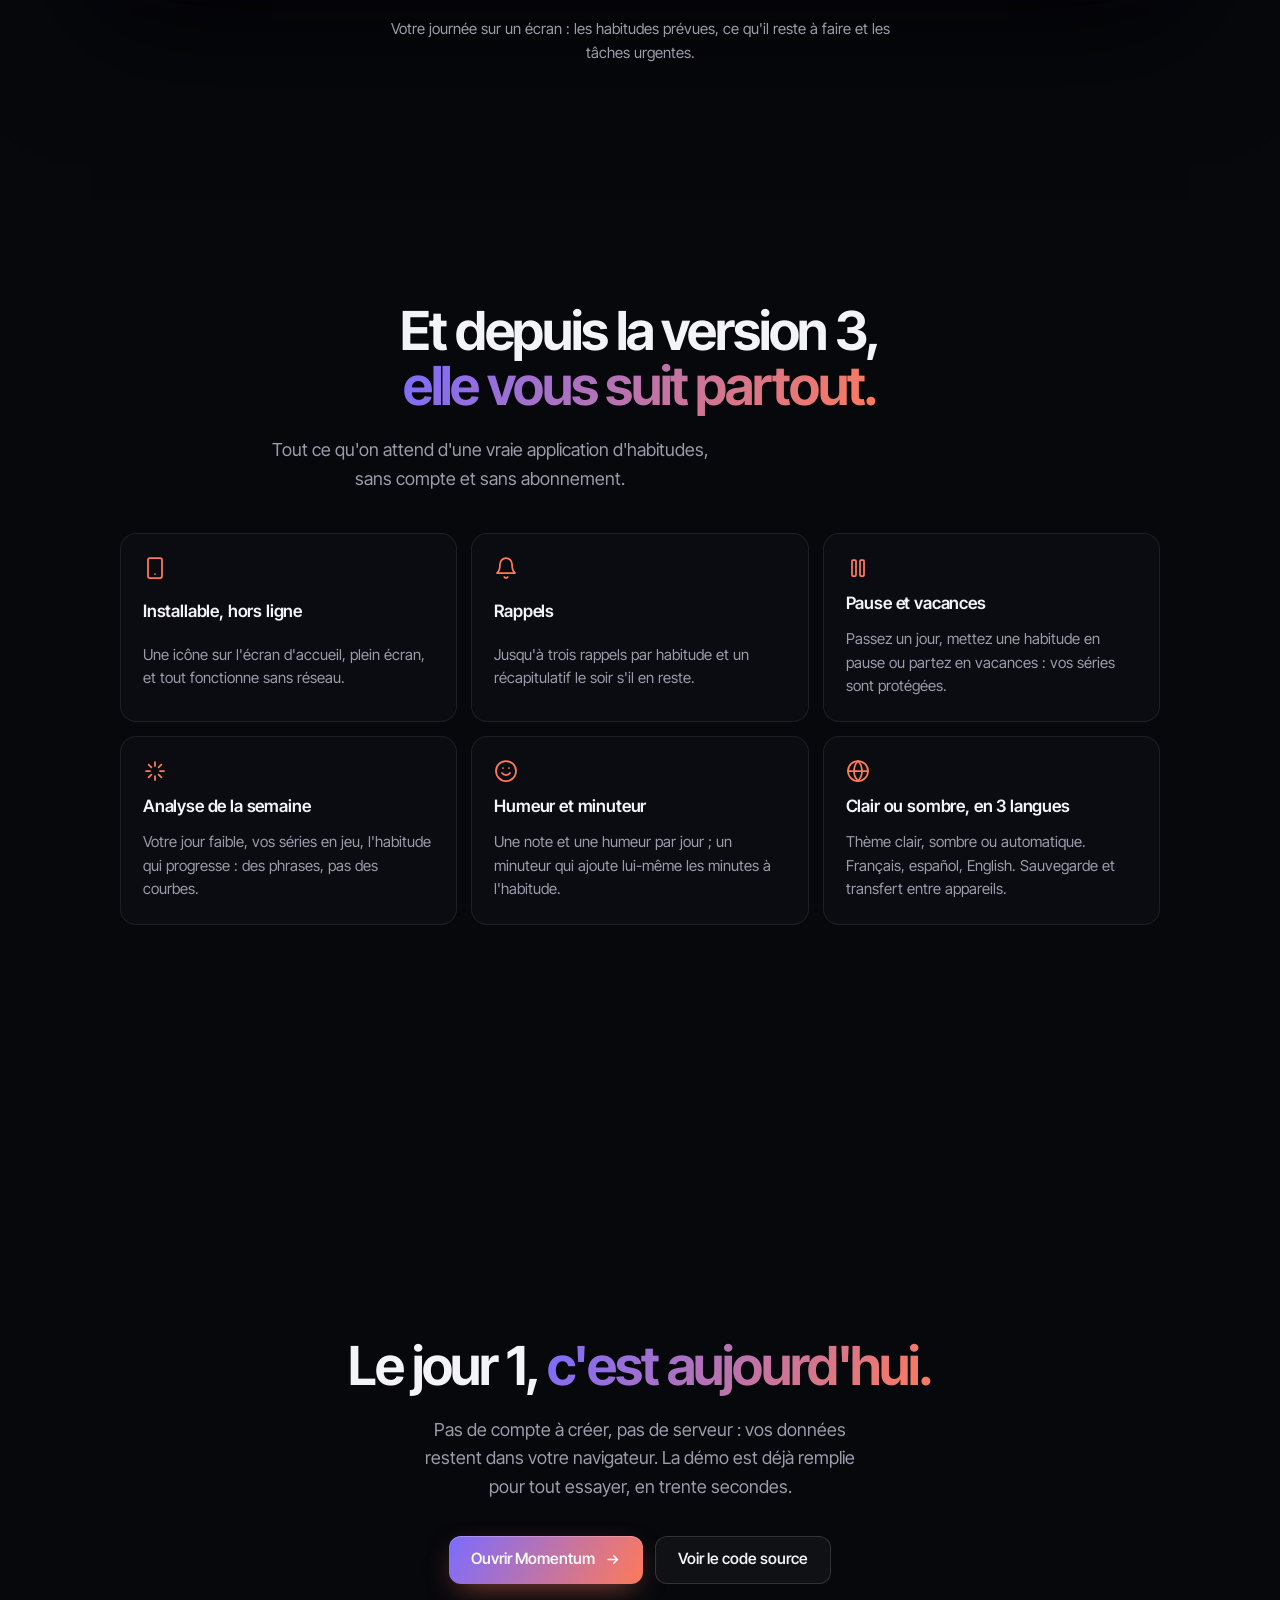
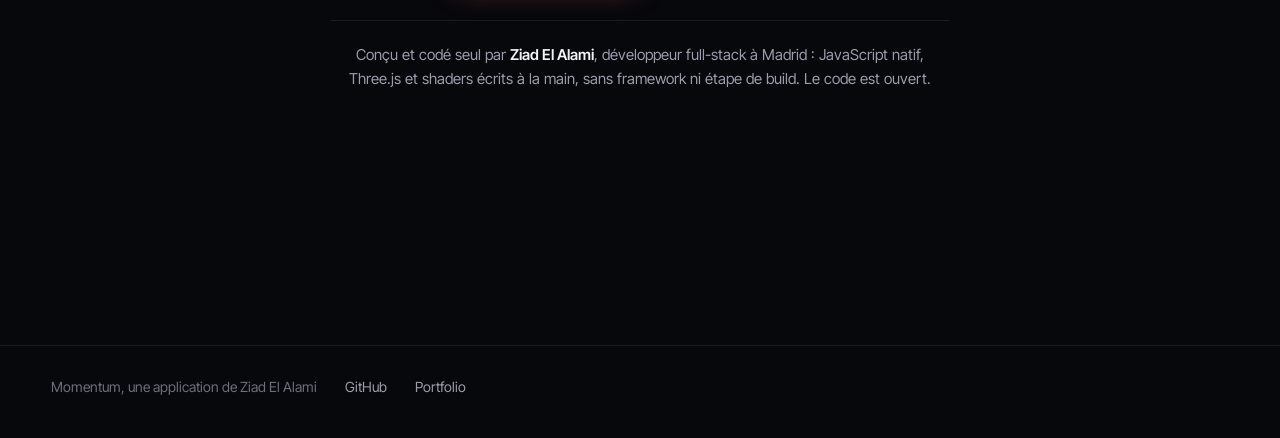
==== commit b67d0ccf: "Vitrine : le problème résolu, bloc « Nouveautés 3.0 » et ligne « conçu et codé seul » - Hero : une p" ====
--- a/index.html
+++ b/index.html
@@ -124,6 +124,14 @@
 .stats b span { font-size: .5em; color: var(--muted); margin-left: 2px; }
 .stats small { display: block; margin-top: 8px; color: var(--muted); font-size: 13.5px; }
 .note { margin: 14px 0 0; color: var(--dim); font-size: 12.5px; }
+.features { list-style: none; margin: 40px auto 0; padding: 0; max-width: 1040px; display: grid; grid-template-columns: repeat(3, minmax(0, 1fr)); gap: 14px; }
+.features li { display: grid; gap: 10px; padding: 22px 22px 24px; border-radius: 16px; background: var(--glass); border: 1px solid var(--line); backdrop-filter: blur(10px); -webkit-backdrop-filter: blur(10px); }
+.features svg { width: 24px; height: 24px; color: var(--coral); }
+.features b { font-weight: 600; font-size: 17px; letter-spacing: -.01em; }
+.features span { color: var(--muted); font-size: 15px; line-height: 1.55; }
+#nouveautes .head { max-width: 760px; margin: 0 auto; text-align: center; }
+.maker { margin: 36px 0 0; max-width: 620px; color: var(--muted); font-size: 15px; line-height: 1.6; border-top: 1px solid var(--line); padding-top: 22px; }
+.maker b { color: var(--ink); font-weight: 600; }
 .points { list-style: none; margin: 34px 0 0; padding: 0; display: grid; gap: 0; border-top: 1px solid var(--line); }
 .points li { display: grid; grid-template-columns: 36px 1fr; gap: 6px 14px; padding: 16px 0; border-bottom: 1px solid var(--line); }
 .points .n { grid-row: span 2; width: 26px; height: 26px; border-radius: 8px; display: grid; place-items: center; font: 600 12px var(--mono); background: rgba(123,108,255,.14); color: #b3aaff; }
@@ -166,6 +174,8 @@
   .nav .btn { margin-left: auto; }
   section { padding: 110px 18px 70px; min-height: 92vh; }
   .stats div { padding-right: 10px; } .stats div + div { padding-left: 12px; }
+  .features { grid-template-columns: 1fr; gap: 10px; }
+  .features li { padding: 18px; }
 }
 @media (max-width: 520px) { .ring { display: none; } .habit { padding: 14px 16px; } .tabs button { padding: 0 11px; font-size: 13.5px; } }
 @media (prefers-reduced-motion: reduce) { *, *::before, *::after { animation: none !important; transition-duration: .01ms !important; } .rise { opacity: 1; transform: none; } html { scroll-behavior: auto; } }
@@ -178,15 +188,15 @@
 
 <header class="nav" id="nav">
   <a class="brand" href="#hero"><svg viewBox="0 0 32 32" aria-hidden="true"><defs><linearGradient id="lg" x1="0" y1="0" x2="1" y2="1"><stop offset="0" stop-color="#7b6cff"/><stop offset="1" stop-color="#ff7a59"/></linearGradient></defs><circle cx="16" cy="16" r="10.5" fill="none" stroke="rgba(255,255,255,.16)" stroke-width="3.5"/><path d="M16 5.5a10.5 10.5 0 1 1-10 13.7" fill="none" stroke="url(#lg)" stroke-width="3.5" stroke-linecap="round"/></svg>Momentum</a>
-  <nav aria-label="Sections"><a href="#aujourdhui">Essayer</a><a href="#serie">Séries</a><a href="#anneaux">Habitudes</a><a href="#appli">L'appli</a></nav>
-  <a class="btn sm" href="app.html">Ouvrir l'app</a>
+  <nav aria-label="Sections"><a href="#aujourdhui">Essayer</a><a href="#serie">Séries</a><a href="#anneaux">Habitudes</a><a href="#appli">L'appli</a><a href="#nouveautes">Nouveautés</a></nav>
+  <a class="btn sm" href="app.html">Ouvrir l'appli</a>
 </header>
 
 <main>
   <section id="hero" data-stage="0" data-focus="0">
     <div class="col">
       <h1 class="rise in">Une année se construit <em>un jour à la fois.</em></h1>
-      <p class="lead rise in d1">Momentum suit vos habitudes et vos tâches, jour après jour. Chaque bloc derrière ce texte est une journée : <b>plus il monte, plus vous avez tenu.</b></p>
+      <p class="lead rise in d1">Une bonne résolution tient trois semaines, puis on la perd de vue parce qu'on ne voit pas ce qu'on a déjà construit. Momentum rend vos progrès visibles : chaque bloc derrière ce texte est une journée, <b>plus il monte, plus vous avez tenu.</b></p>
       <div class="actions rise in d2">
         <a class="btn primary" href="#aujourdhui">Valider ma journée <svg viewBox="0 0 24 24" fill="none" stroke="currentColor" stroke-width="2" aria-hidden="true"><path d="M12 5v14M6 13l6 6 6-6"/></svg></a>
         <a class="btn" href="app.html">Ouvrir l'appli</a>
@@ -240,7 +250,7 @@
   <section id="appli" data-stage="2" data-focus="0" data-dim="1">
     <div class="head">
       <h2 class="rise">Et tout le reste, <em>dans l'appli.</em></h2>
-      <p class="lead rise d1">Ce que vous voyez ici est l'application réelle, avec ses données de démonstration. Installable sur votre téléphone, elle fonctionne hors ligne, avec rappels, mode vacances, analyse hebdomadaire et thème clair, en français, español ou English.</p>
+      <p class="lead rise d1">Ce que vous voyez ici est l'application réelle, avec ses données de démonstration. Vos habitudes, vos tâches et vos statistiques sur un seul écran.</p>
     </div>
     <div class="tabs rise d2" role="tablist" aria-label="Écrans de l'appli">
       <button role="tab" aria-selected="true" data-i="0">Aujourd'hui</button>
@@ -260,13 +270,29 @@
     <p class="caption" id="caption">Votre journée sur un écran : les habitudes prévues, ce qu'il reste à faire et les tâches urgentes.</p>
   </section>
 
+  <section id="nouveautes" data-stage="2" data-focus="0" data-dim="1">
+    <div class="head">
+      <h2 class="rise">Et depuis la version 3, <em>elle vous suit partout.</em></h2>
+      <p class="lead rise d1">Tout ce qu'on attend d'une vraie application d'habitudes, sans compte et sans abonnement.</p>
+    </div>
+    <ul class="features rise d2">
+      <li><svg viewBox="0 0 24 24" fill="none" stroke="currentColor" stroke-width="1.75" stroke-linecap="round" stroke-linejoin="round" aria-hidden="true"><rect x="5" y="2" width="14" height="20" rx="2"/><path d="M12 18h.01"/></svg><b>Installable, hors ligne</b><span>Une icône sur l'écran d'accueil, plein écran, et tout fonctionne sans réseau.</span></li>
+      <li><svg viewBox="0 0 24 24" fill="none" stroke="currentColor" stroke-width="1.75" stroke-linecap="round" stroke-linejoin="round" aria-hidden="true"><path d="M6 8a6 6 0 0 1 12 0c0 7 3 9 3 9H3s3-2 3-9"/><path d="M10.3 21a1.94 1.94 0 0 0 3.4 0"/></svg><b>Rappels</b><span>Jusqu'à trois rappels par habitude et un récapitulatif le soir s'il en reste.</span></li>
+      <li><svg viewBox="0 0 24 24" fill="none" stroke="currentColor" stroke-width="1.75" stroke-linecap="round" stroke-linejoin="round" aria-hidden="true"><rect x="6" y="4" width="4" height="16" rx="1"/><rect x="14" y="4" width="4" height="16" rx="1"/></svg><b>Pause et vacances</b><span>Passez un jour, mettez une habitude en pause ou partez en vacances : vos séries sont protégées.</span></li>
+      <li><svg viewBox="0 0 24 24" fill="none" stroke="currentColor" stroke-width="1.75" stroke-linecap="round" stroke-linejoin="round" aria-hidden="true"><path d="M12 3v4M12 17v4M3 12h4M17 12h4M5.6 5.6l2.8 2.8M15.6 15.6l2.8 2.8M5.6 18.4l2.8-2.8M15.6 8.4l2.8-2.8"/></svg><b>Analyse de la semaine</b><span>Votre jour faible, vos séries en jeu, l'habitude qui progresse : des phrases, pas des courbes.</span></li>
+      <li><svg viewBox="0 0 24 24" fill="none" stroke="currentColor" stroke-width="1.75" stroke-linecap="round" stroke-linejoin="round" aria-hidden="true"><circle cx="12" cy="12" r="10"/><path d="M8 14s1.5 2 4 2 4-2 4-2M9 9h.01M15 9h.01"/></svg><b>Humeur et minuteur</b><span>Une note et une humeur par jour ; un minuteur qui ajoute lui-même les minutes à l'habitude.</span></li>
+      <li><svg viewBox="0 0 24 24" fill="none" stroke="currentColor" stroke-width="1.75" stroke-linecap="round" stroke-linejoin="round" aria-hidden="true"><circle cx="12" cy="12" r="10"/><path d="M12 2a14.5 14.5 0 0 0 0 20 14.5 14.5 0 0 0 0-20M2 12h20"/></svg><b>Clair ou sombre, en 3 langues</b><span>Thème clair, sombre ou automatique. Français, español, English. Sauvegarde et transfert entre appareils.</span></li>
+    </ul>
+  </section>
+
   <section id="fin" data-stage="0" data-focus="0">
     <h2 class="rise">Le jour 1, <em>c'est aujourd'hui.</em></h2>
-    <p class="lead rise d1">Pas de compte à créer, pas de serveur : vos données restent dans votre navigateur. La démo est déjà remplie pour tout essayer.</p>
+    <p class="lead rise d1">Pas de compte à créer, pas de serveur : vos données restent dans votre navigateur. La démo est déjà remplie pour tout essayer, en trente secondes.</p>
     <div class="actions rise d2">
       <a class="btn primary" href="app.html">Ouvrir Momentum <svg viewBox="0 0 24 24" fill="none" stroke="currentColor" stroke-width="2" aria-hidden="true"><path d="M5 12h14M13 6l6 6-6 6"/></svg></a>
-      <a class="btn" href="https://github.com/elalamiz605-tech/suivi-habitudes">Voir le code</a>
-    </div>
+      <a class="btn" href="https://github.com/elalamiz605-tech/suivi-habitudes">Voir le code source</a>
+    </div>
+    <p class="maker rise d3">Conçu et codé seul par <b>Ziad El Alami</b>, développeur full-stack à Madrid : JavaScript natif, Three.js et shaders écrits à la main, sans framework ni étape de build. Le code est ouvert.</p>
   </section>
 </main>
 
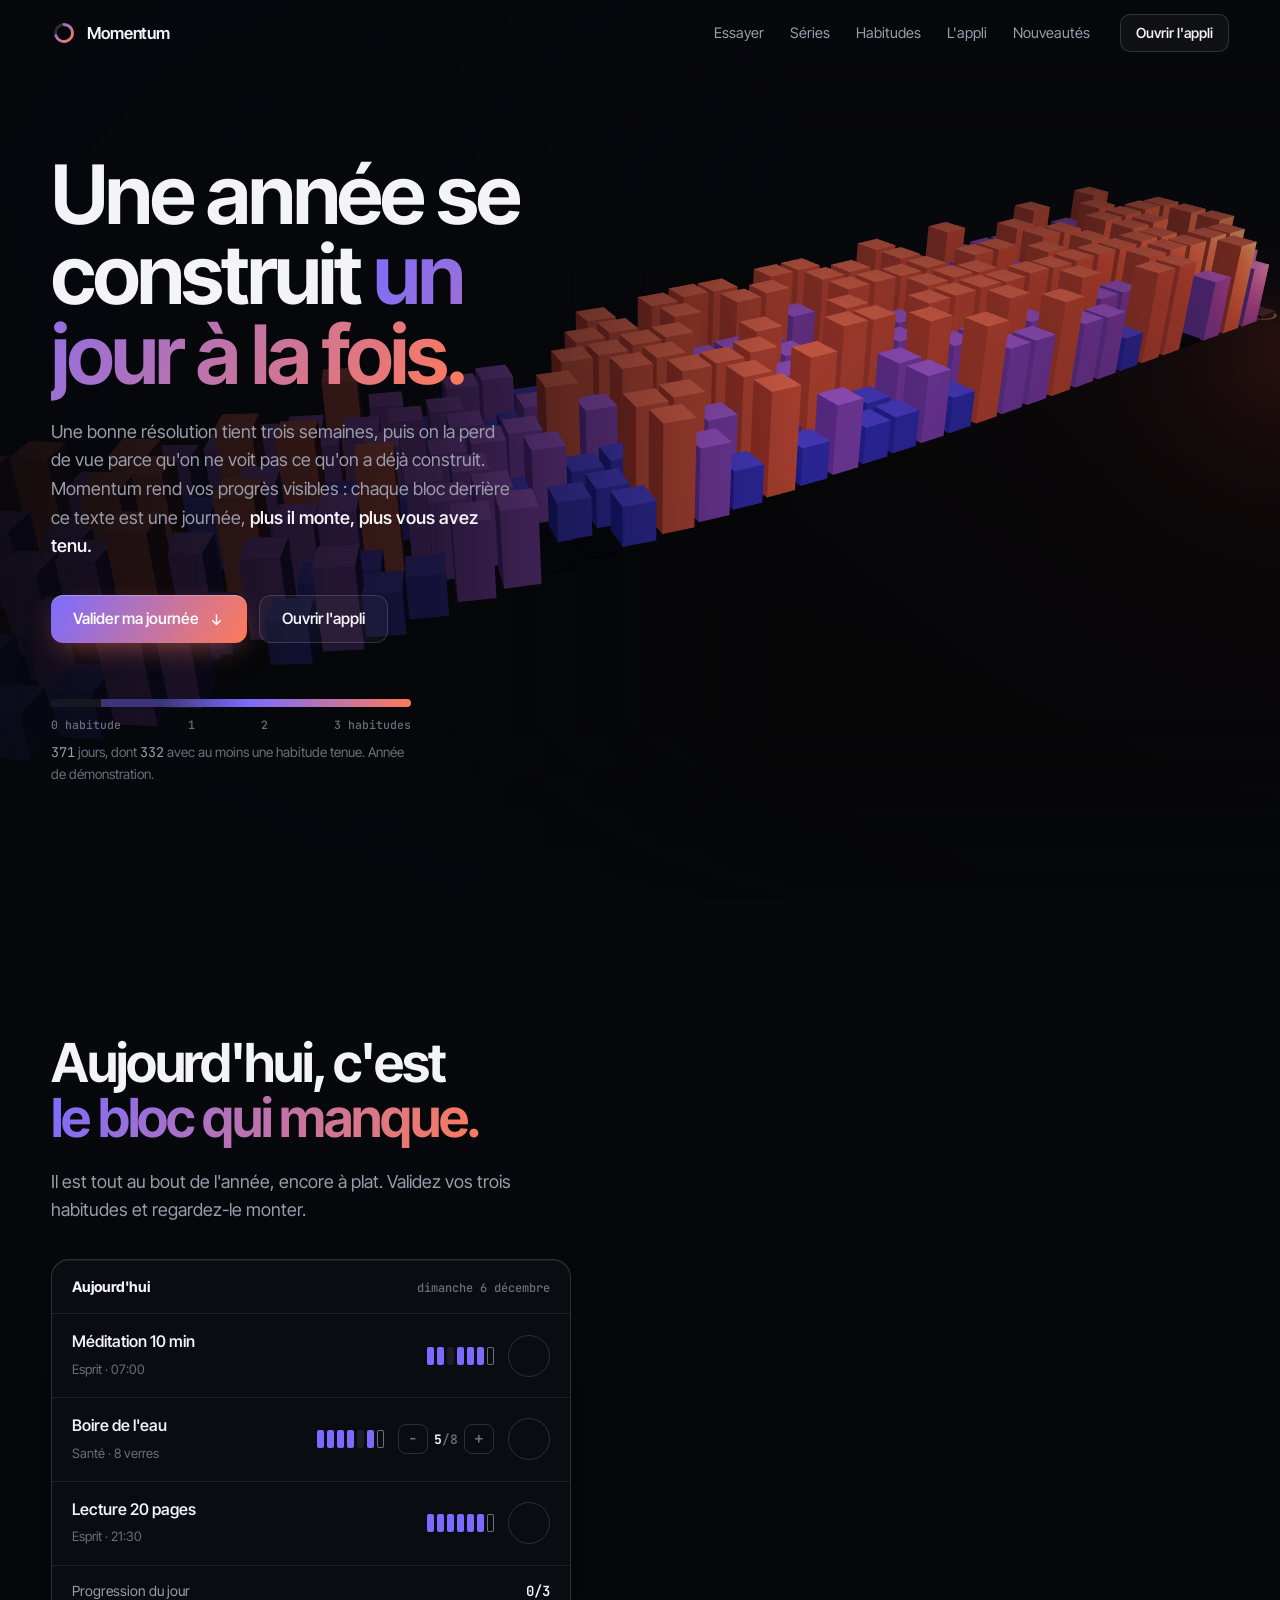
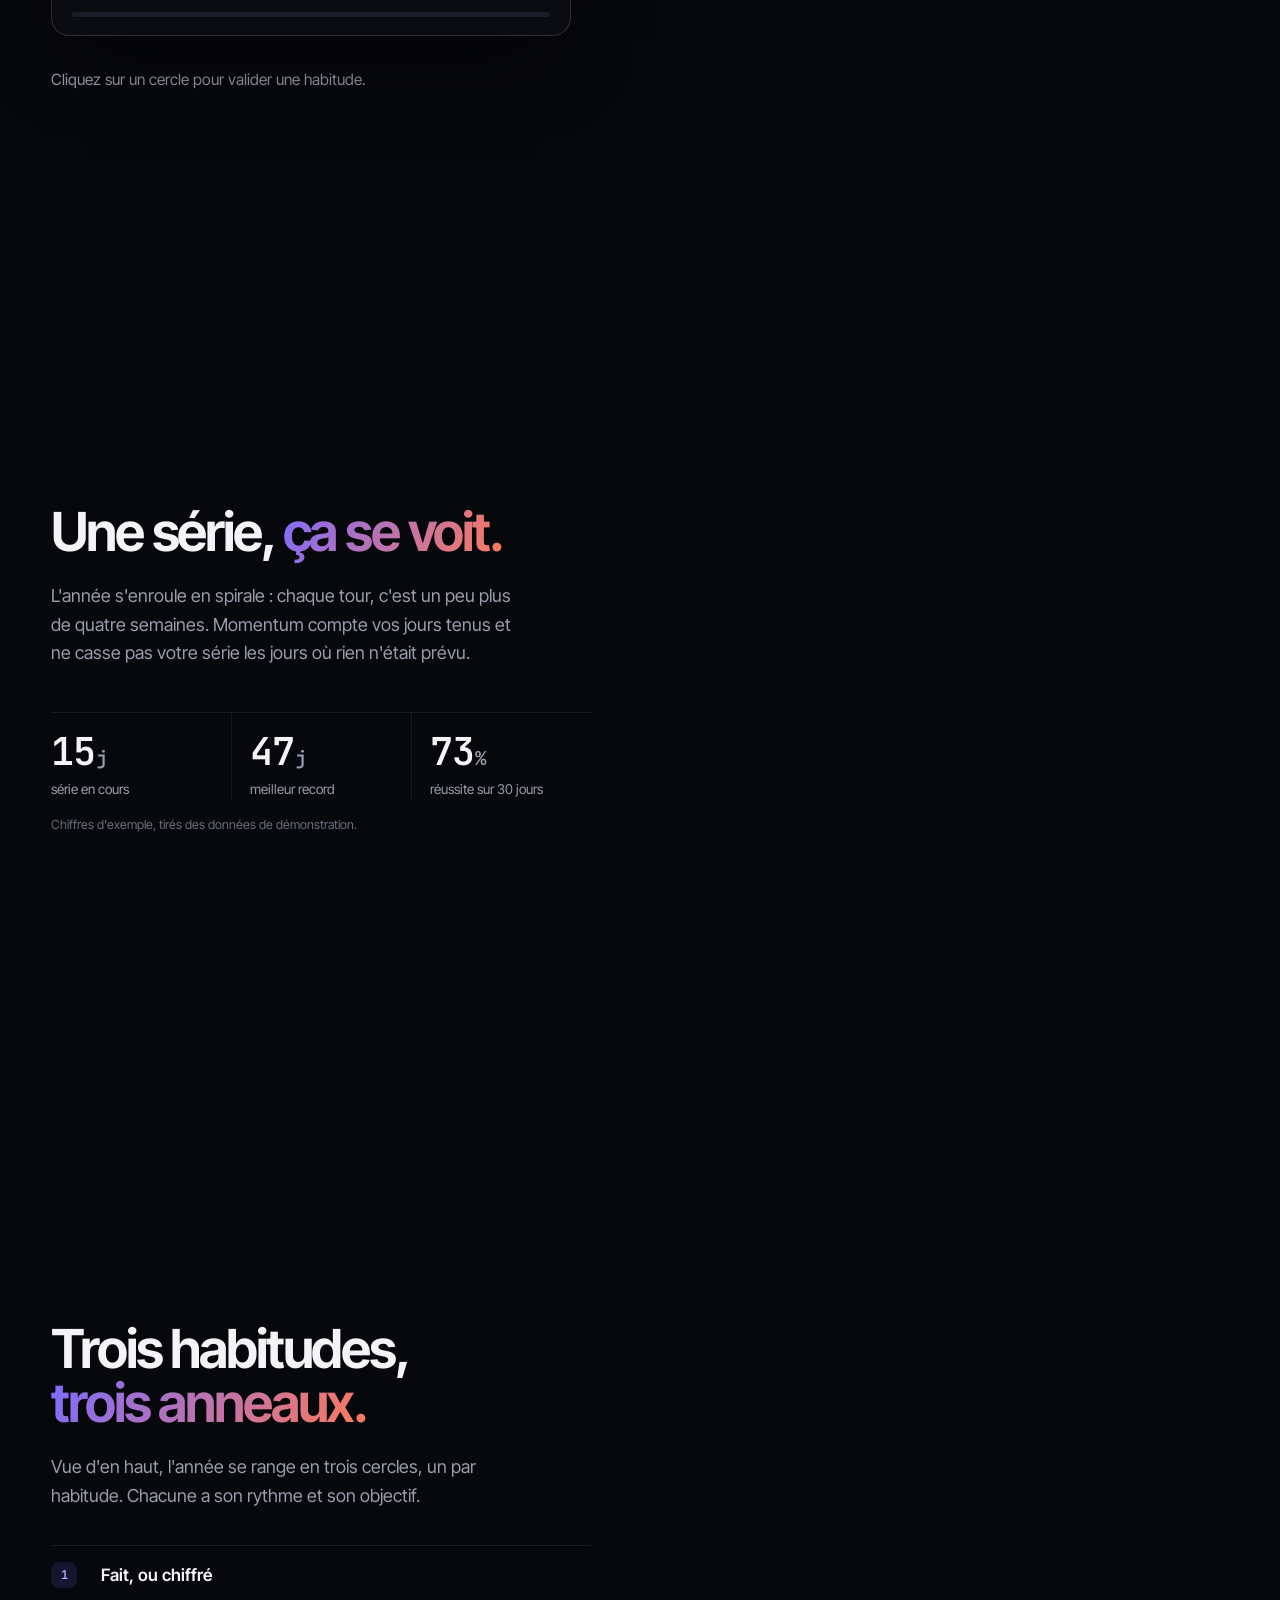
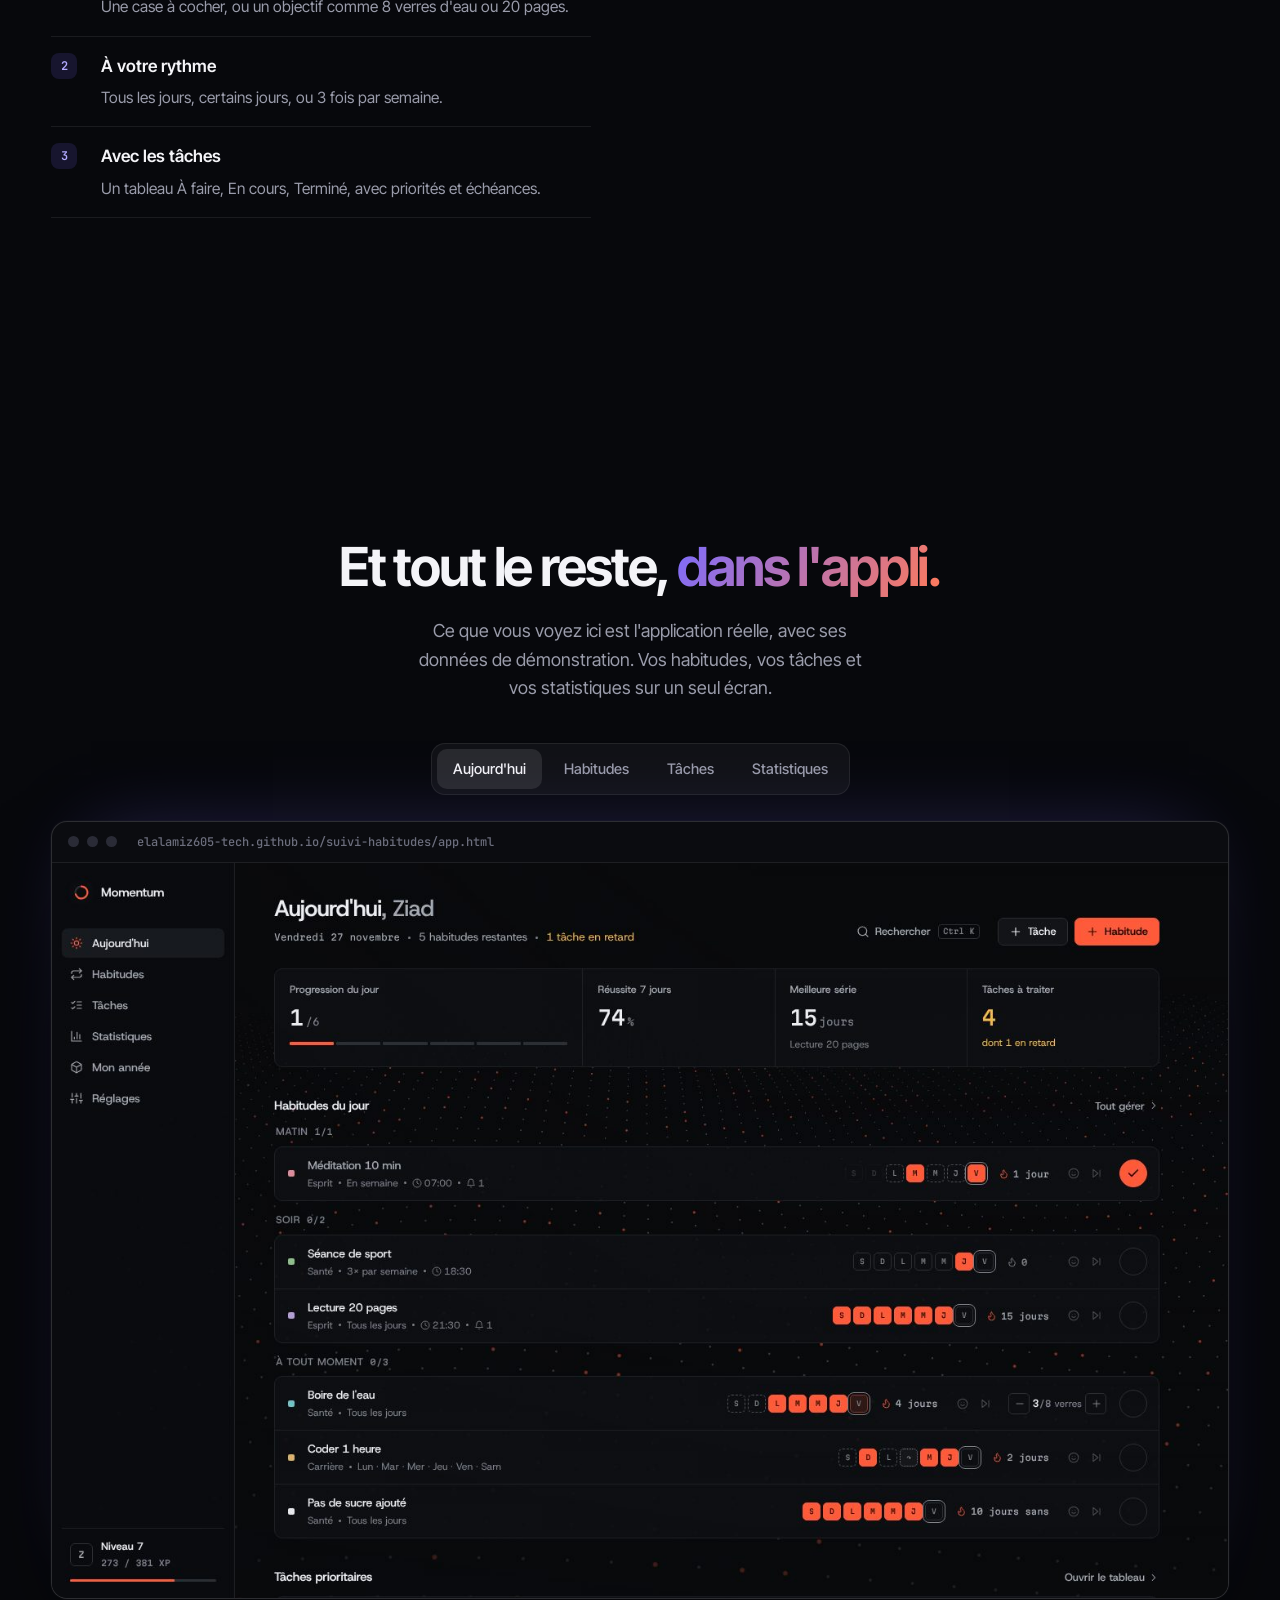
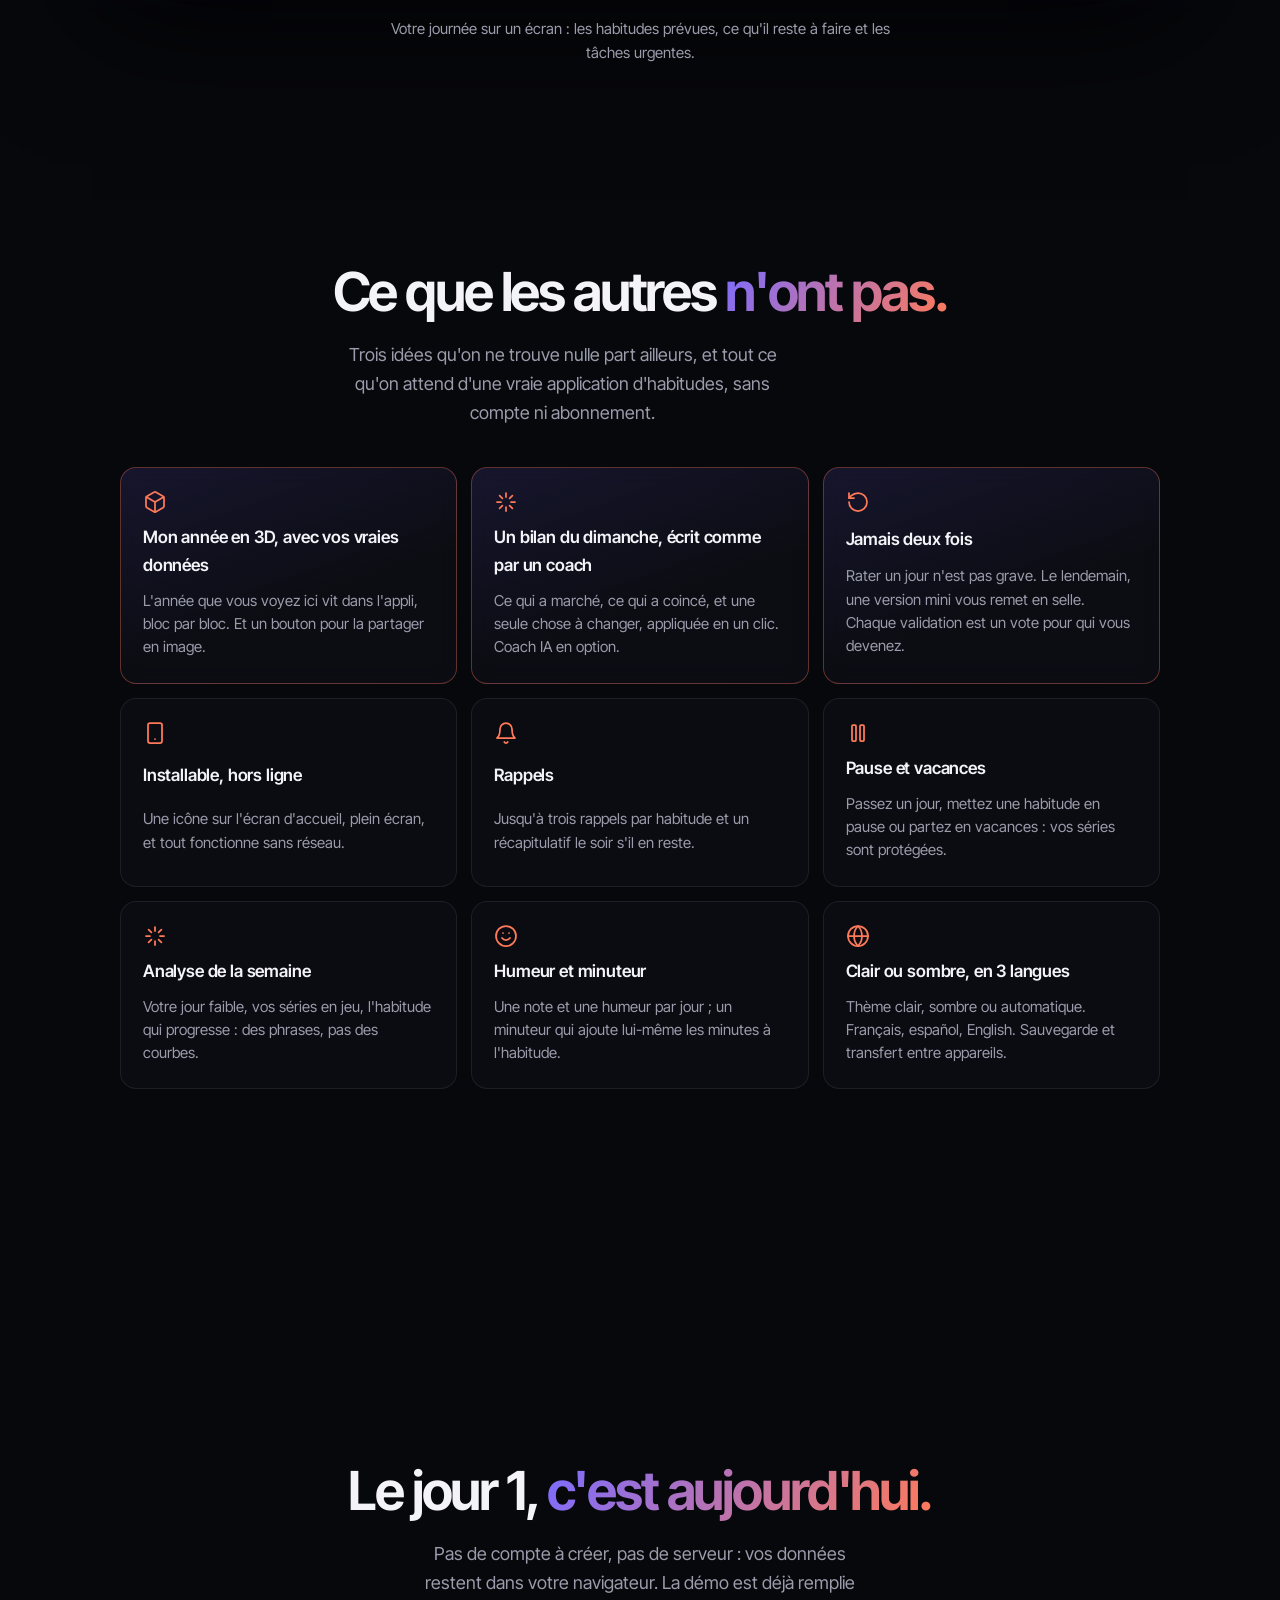
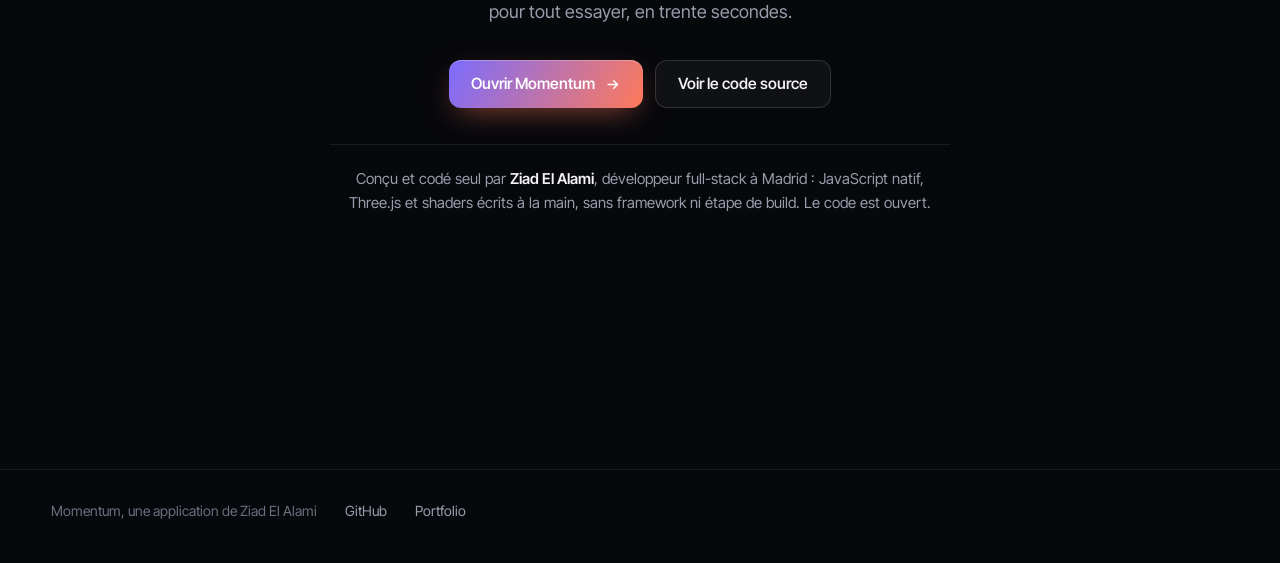
==== commit 34608cf9: "Momentum 3.1 : Mon année en 3D, bilan de la semaine avec coach, mode « jamais deux fois » Mon année " ====
--- a/index.html
+++ b/index.html
@@ -127,6 +127,7 @@
 .features { list-style: none; margin: 40px auto 0; padding: 0; max-width: 1040px; display: grid; grid-template-columns: repeat(3, minmax(0, 1fr)); gap: 14px; }
 .features li { display: grid; gap: 10px; padding: 22px 22px 24px; border-radius: 16px; background: var(--glass); border: 1px solid var(--line); backdrop-filter: blur(10px); -webkit-backdrop-filter: blur(10px); }
 .features svg { width: 24px; height: 24px; color: var(--coral); }
+.features li.hi { border-color: rgba(255,122,89,.35); background: linear-gradient(160deg, rgba(123,108,255,.14), rgba(14,15,22,.72) 60%); }
 .features b { font-weight: 600; font-size: 17px; letter-spacing: -.01em; }
 .features span { color: var(--muted); font-size: 15px; line-height: 1.55; }
 #nouveautes .head { max-width: 760px; margin: 0 auto; text-align: center; }
@@ -272,10 +273,13 @@
 
   <section id="nouveautes" data-stage="2" data-focus="0" data-dim="1">
     <div class="head">
-      <h2 class="rise">Et depuis la version 3, <em>elle vous suit partout.</em></h2>
-      <p class="lead rise d1">Tout ce qu'on attend d'une vraie application d'habitudes, sans compte et sans abonnement.</p>
+      <h2 class="rise">Ce que les autres <em>n'ont pas.</em></h2>
+      <p class="lead rise d1">Trois idées qu'on ne trouve nulle part ailleurs, et tout ce qu'on attend d'une vraie application d'habitudes, sans compte ni abonnement.</p>
     </div>
     <ul class="features rise d2">
+      <li class="hi"><svg viewBox="0 0 24 24" fill="none" stroke="currentColor" stroke-width="1.75" stroke-linecap="round" stroke-linejoin="round" aria-hidden="true"><path d="M21 16V8a2 2 0 0 0-1-1.73l-7-4a2 2 0 0 0-2 0l-7 4A2 2 0 0 0 3 8v8a2 2 0 0 0 1 1.73l7 4a2 2 0 0 0 2 0l7-4A2 2 0 0 0 21 16z"/><path d="M3.3 7 12 12l8.7-5M12 22V12"/></svg><b>Mon année en 3D, avec vos vraies données</b><span>L'année que vous voyez ici vit dans l'appli, bloc par bloc. Et un bouton pour la partager en image.</span></li>
+      <li class="hi"><svg viewBox="0 0 24 24" fill="none" stroke="currentColor" stroke-width="1.75" stroke-linecap="round" stroke-linejoin="round" aria-hidden="true"><path d="M12 3v4M12 17v4M3 12h4M17 12h4M5.6 5.6l2.8 2.8M15.6 15.6l2.8 2.8M5.6 18.4l2.8-2.8M15.6 8.4l2.8-2.8"/></svg><b>Un bilan du dimanche, écrit comme par un coach</b><span>Ce qui a marché, ce qui a coincé, et une seule chose à changer, appliquée en un clic. Coach IA en option.</span></li>
+      <li class="hi"><svg viewBox="0 0 24 24" fill="none" stroke="currentColor" stroke-width="1.75" stroke-linecap="round" stroke-linejoin="round" aria-hidden="true"><path d="M3 12a9 9 0 1 0 9-9 9.75 9.75 0 0 0-6.74 2.74L3 8"/><path d="M3 3v5h5"/></svg><b>Jamais deux fois</b><span>Rater un jour n'est pas grave. Le lendemain, une version mini vous remet en selle. Chaque validation est un vote pour qui vous devenez.</span></li>
       <li><svg viewBox="0 0 24 24" fill="none" stroke="currentColor" stroke-width="1.75" stroke-linecap="round" stroke-linejoin="round" aria-hidden="true"><rect x="5" y="2" width="14" height="20" rx="2"/><path d="M12 18h.01"/></svg><b>Installable, hors ligne</b><span>Une icône sur l'écran d'accueil, plein écran, et tout fonctionne sans réseau.</span></li>
       <li><svg viewBox="0 0 24 24" fill="none" stroke="currentColor" stroke-width="1.75" stroke-linecap="round" stroke-linejoin="round" aria-hidden="true"><path d="M6 8a6 6 0 0 1 12 0c0 7 3 9 3 9H3s3-2 3-9"/><path d="M10.3 21a1.94 1.94 0 0 0 3.4 0"/></svg><b>Rappels</b><span>Jusqu'à trois rappels par habitude et un récapitulatif le soir s'il en reste.</span></li>
       <li><svg viewBox="0 0 24 24" fill="none" stroke="currentColor" stroke-width="1.75" stroke-linecap="round" stroke-linejoin="round" aria-hidden="true"><rect x="6" y="4" width="4" height="16" rx="1"/><rect x="14" y="4" width="4" height="16" rx="1"/></svg><b>Pause et vacances</b><span>Passez un jour, mettez une habitude en pause ou partez en vacances : vos séries sont protégées.</span></li>
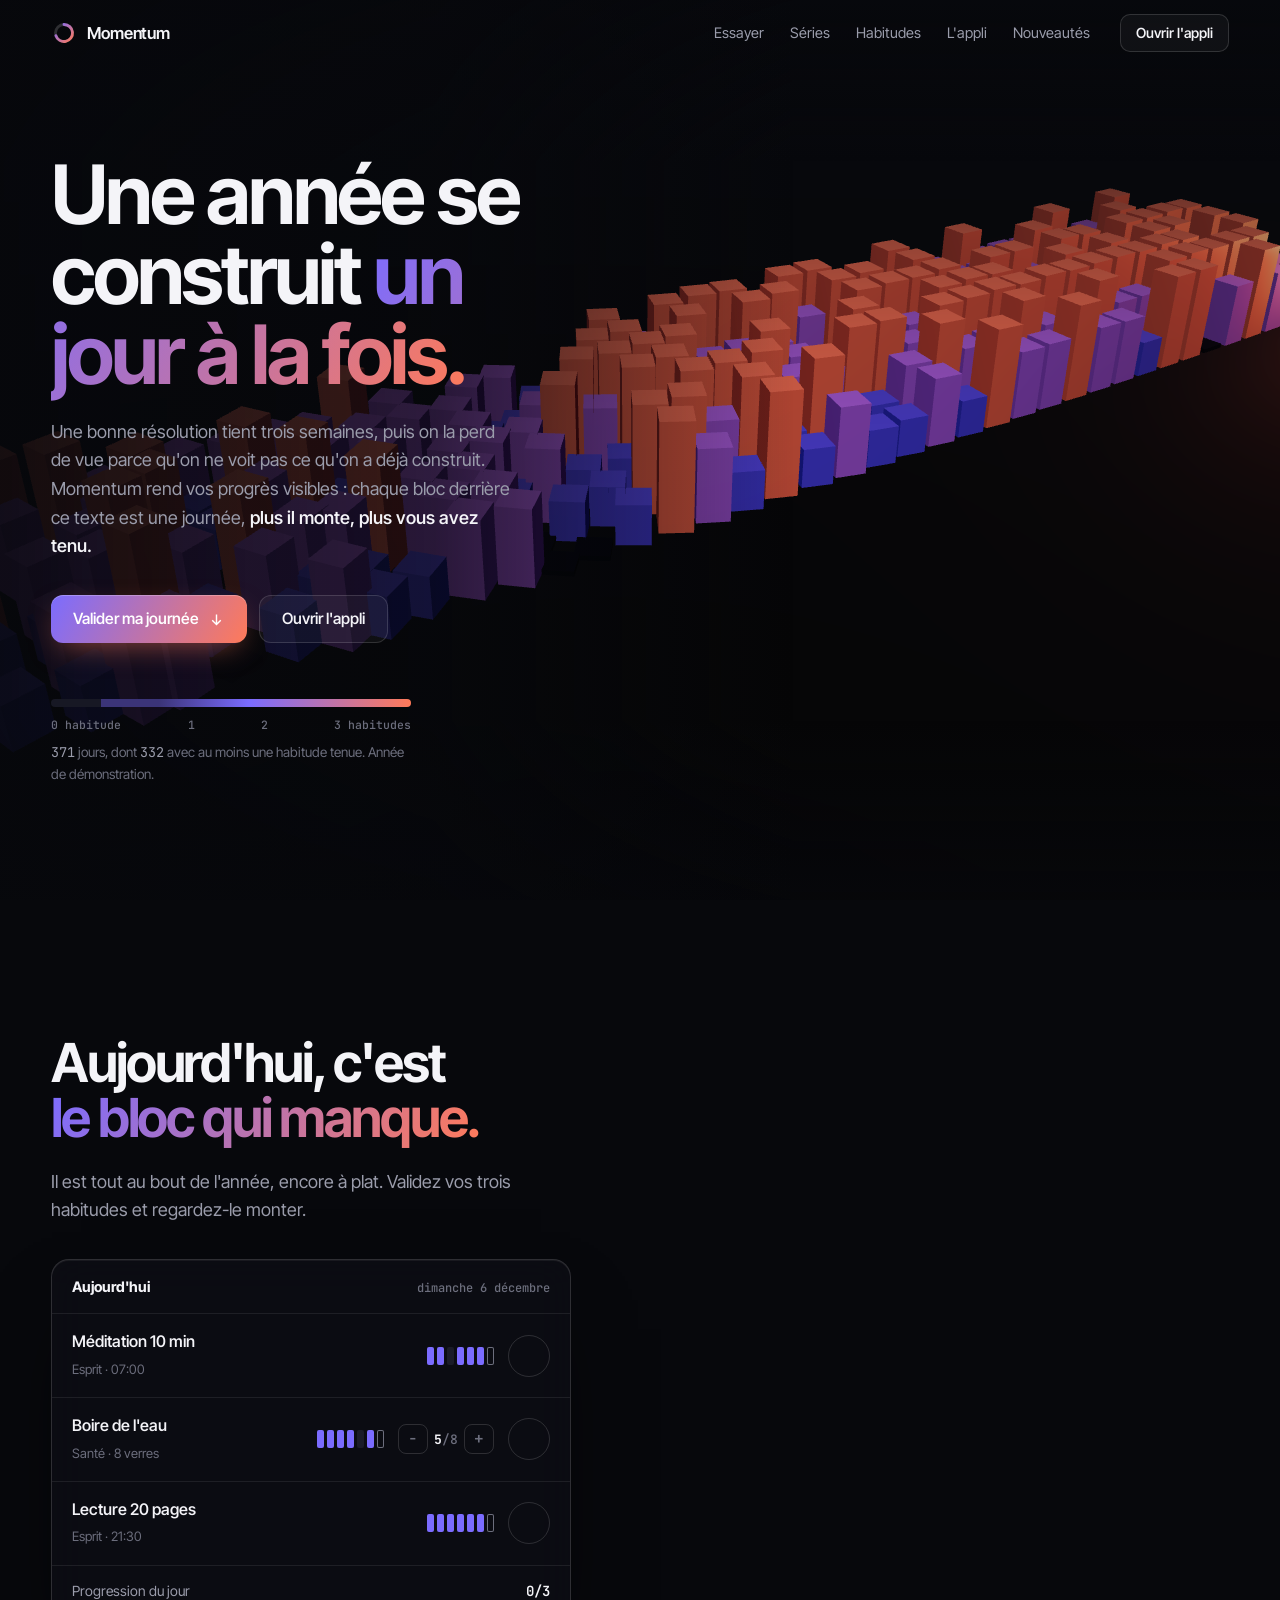
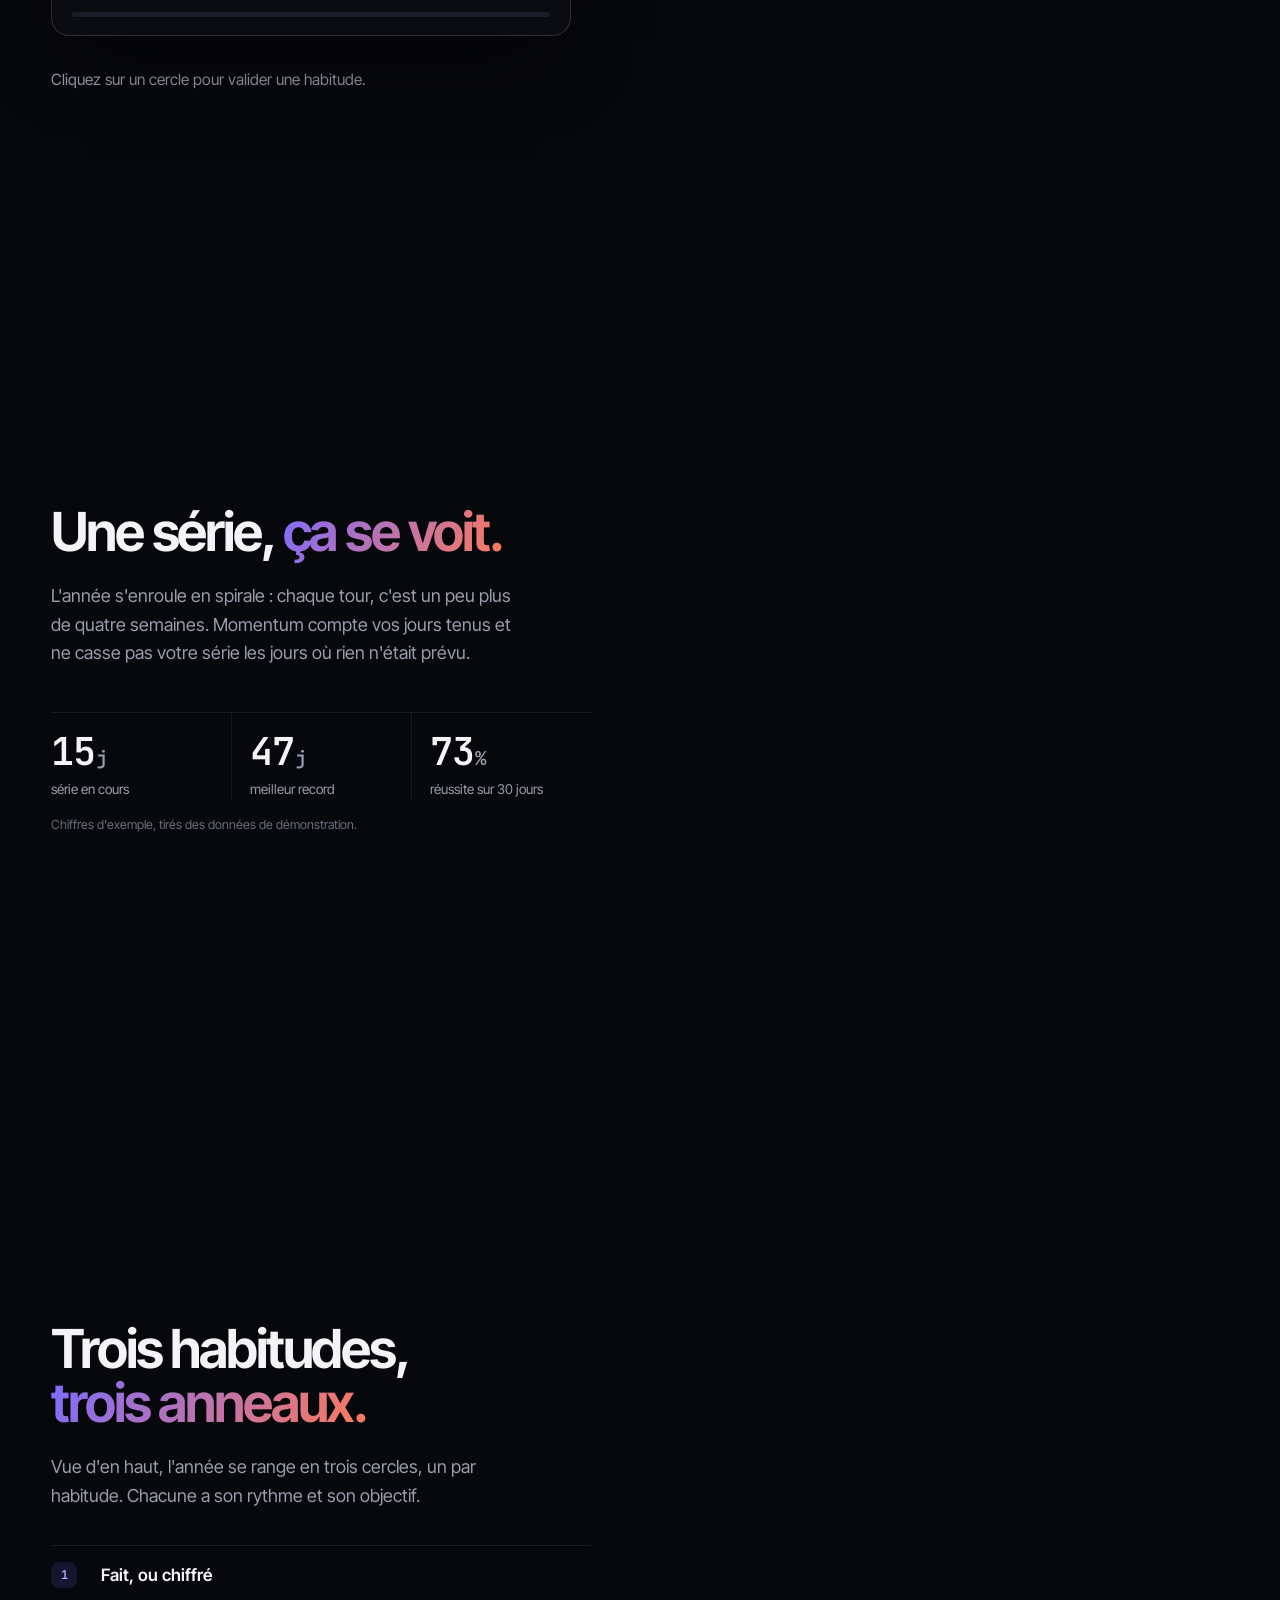
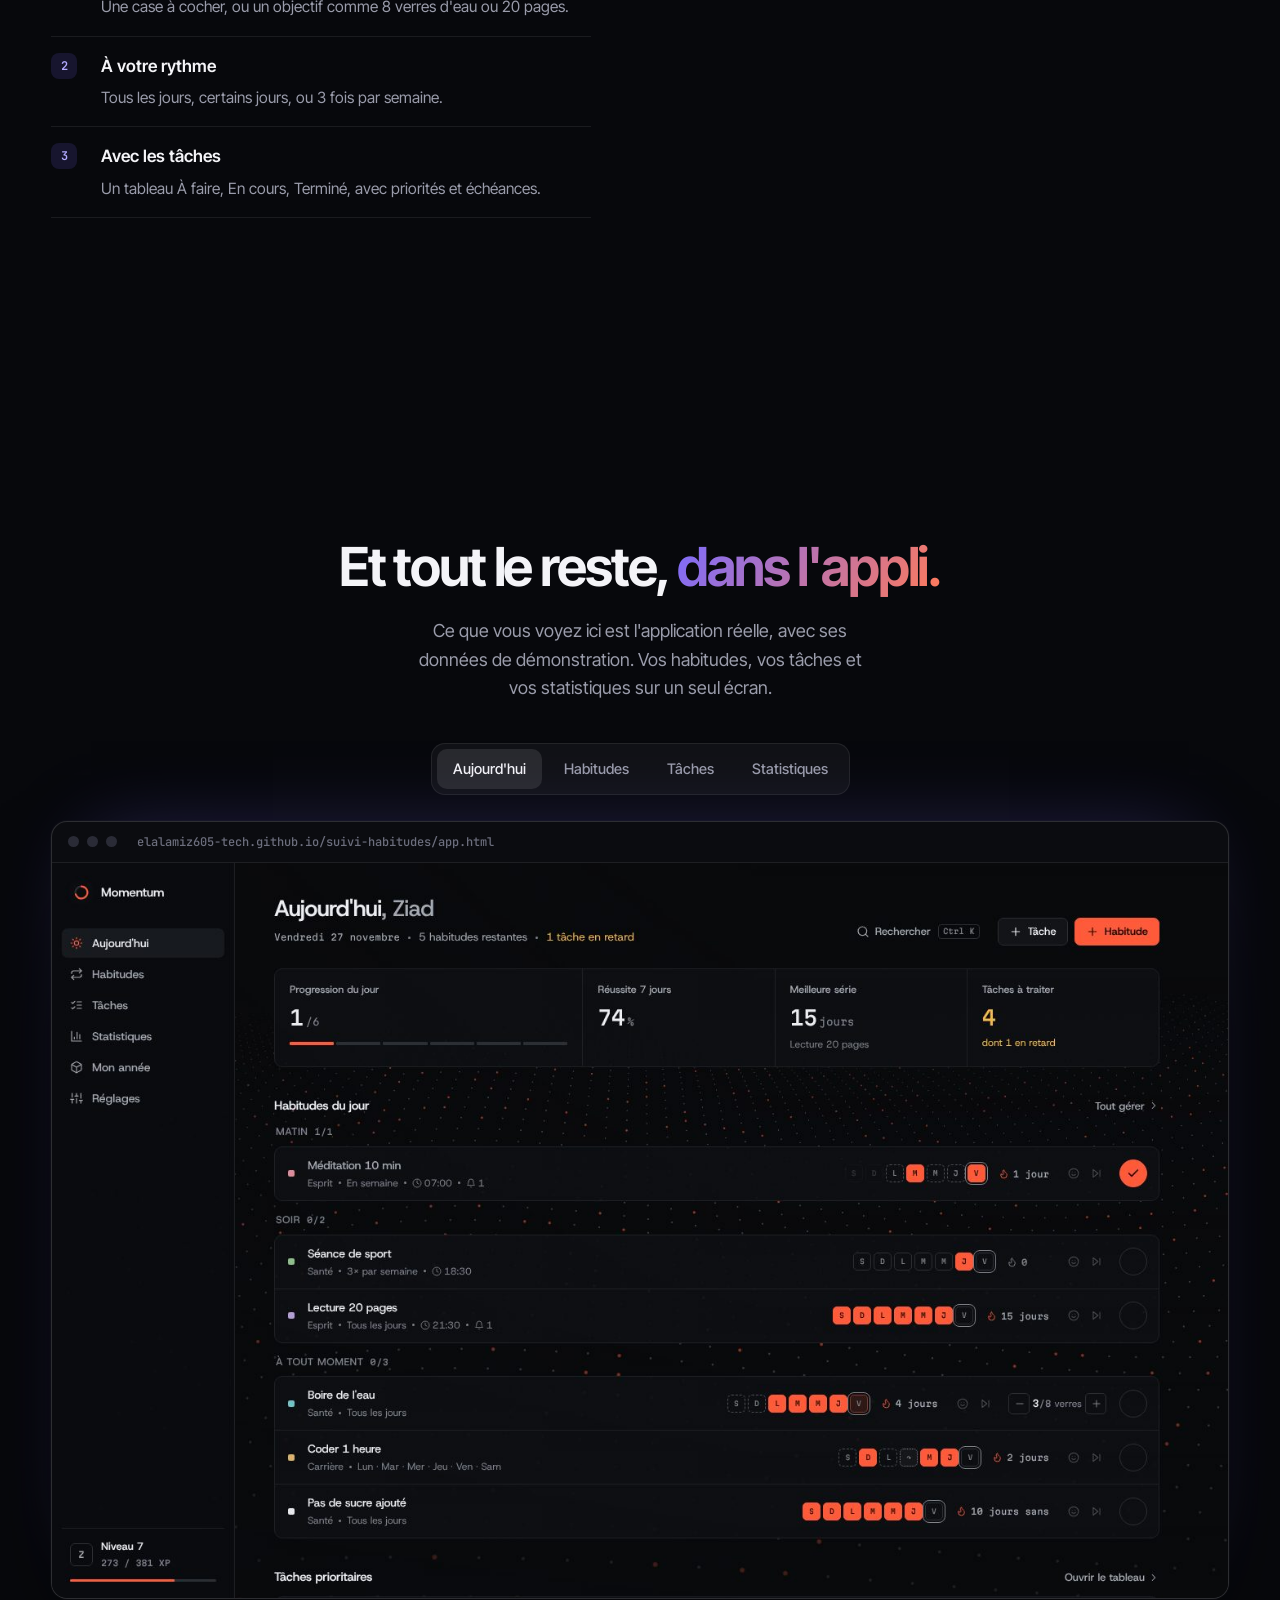
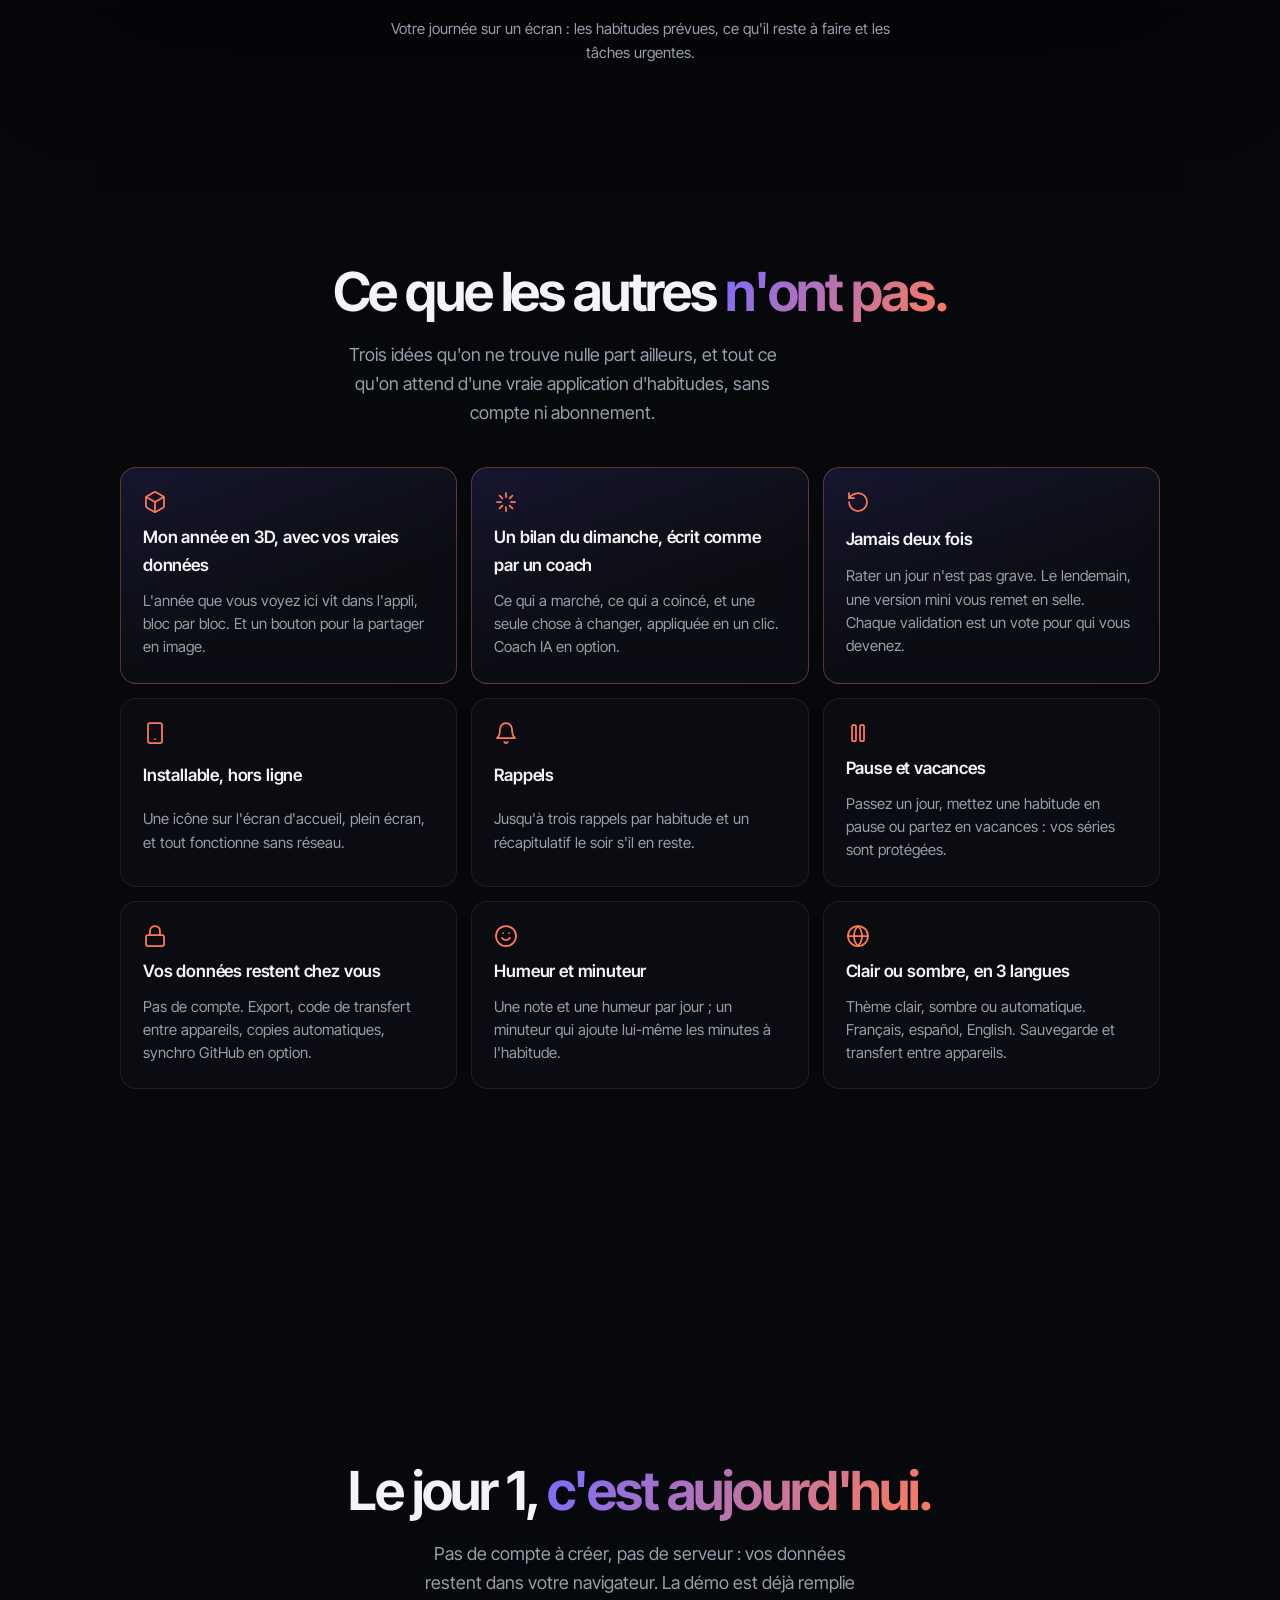
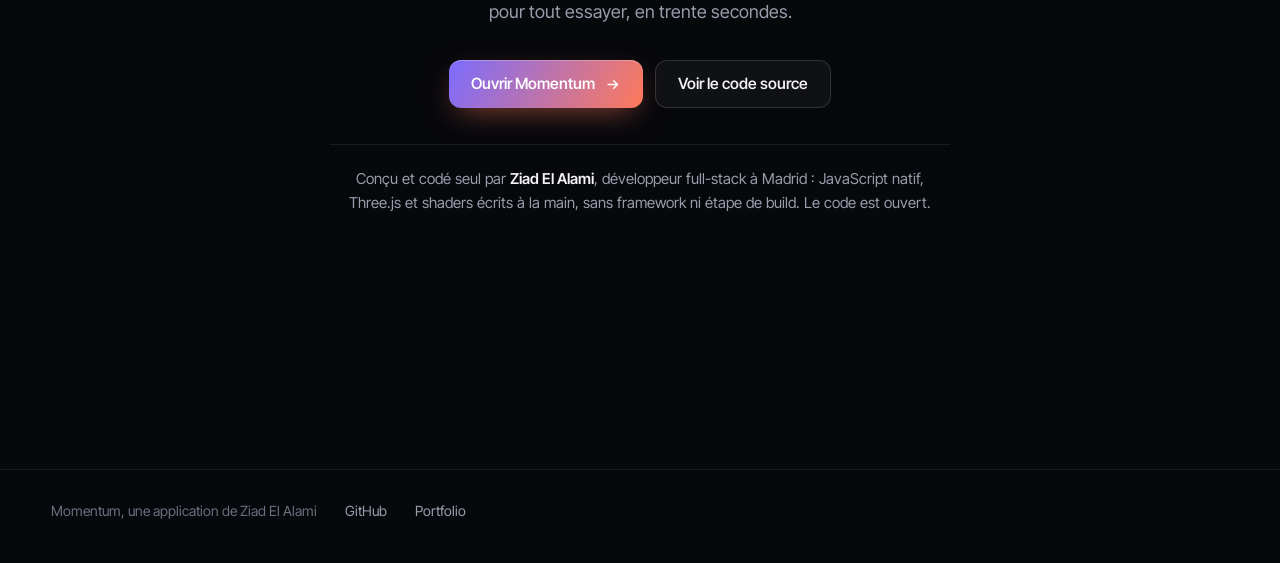
==== commit 624afd69: "Vitrine : carte « Vos données restent chez vous » à la place du doublon analyse Co-Authored-By: Clau" ====
--- a/index.html
+++ b/index.html
@@ -283,7 +283,7 @@
       <li><svg viewBox="0 0 24 24" fill="none" stroke="currentColor" stroke-width="1.75" stroke-linecap="round" stroke-linejoin="round" aria-hidden="true"><rect x="5" y="2" width="14" height="20" rx="2"/><path d="M12 18h.01"/></svg><b>Installable, hors ligne</b><span>Une icône sur l'écran d'accueil, plein écran, et tout fonctionne sans réseau.</span></li>
       <li><svg viewBox="0 0 24 24" fill="none" stroke="currentColor" stroke-width="1.75" stroke-linecap="round" stroke-linejoin="round" aria-hidden="true"><path d="M6 8a6 6 0 0 1 12 0c0 7 3 9 3 9H3s3-2 3-9"/><path d="M10.3 21a1.94 1.94 0 0 0 3.4 0"/></svg><b>Rappels</b><span>Jusqu'à trois rappels par habitude et un récapitulatif le soir s'il en reste.</span></li>
       <li><svg viewBox="0 0 24 24" fill="none" stroke="currentColor" stroke-width="1.75" stroke-linecap="round" stroke-linejoin="round" aria-hidden="true"><rect x="6" y="4" width="4" height="16" rx="1"/><rect x="14" y="4" width="4" height="16" rx="1"/></svg><b>Pause et vacances</b><span>Passez un jour, mettez une habitude en pause ou partez en vacances : vos séries sont protégées.</span></li>
-      <li><svg viewBox="0 0 24 24" fill="none" stroke="currentColor" stroke-width="1.75" stroke-linecap="round" stroke-linejoin="round" aria-hidden="true"><path d="M12 3v4M12 17v4M3 12h4M17 12h4M5.6 5.6l2.8 2.8M15.6 15.6l2.8 2.8M5.6 18.4l2.8-2.8M15.6 8.4l2.8-2.8"/></svg><b>Analyse de la semaine</b><span>Votre jour faible, vos séries en jeu, l'habitude qui progresse : des phrases, pas des courbes.</span></li>
+      <li><svg viewBox="0 0 24 24" fill="none" stroke="currentColor" stroke-width="1.75" stroke-linecap="round" stroke-linejoin="round" aria-hidden="true"><rect x="3" y="11" width="18" height="11" rx="2"/><path d="M7 11V7a5 5 0 0 1 10 0v4"/></svg><b>Vos données restent chez vous</b><span>Pas de compte. Export, code de transfert entre appareils, copies automatiques, synchro GitHub en option.</span></li>
       <li><svg viewBox="0 0 24 24" fill="none" stroke="currentColor" stroke-width="1.75" stroke-linecap="round" stroke-linejoin="round" aria-hidden="true"><circle cx="12" cy="12" r="10"/><path d="M8 14s1.5 2 4 2 4-2 4-2M9 9h.01M15 9h.01"/></svg><b>Humeur et minuteur</b><span>Une note et une humeur par jour ; un minuteur qui ajoute lui-même les minutes à l'habitude.</span></li>
       <li><svg viewBox="0 0 24 24" fill="none" stroke="currentColor" stroke-width="1.75" stroke-linecap="round" stroke-linejoin="round" aria-hidden="true"><circle cx="12" cy="12" r="10"/><path d="M12 2a14.5 14.5 0 0 0 0 20 14.5 14.5 0 0 0 0-20M2 12h20"/></svg><b>Clair ou sombre, en 3 langues</b><span>Thème clair, sombre ou automatique. Français, español, English. Sauvegarde et transfert entre appareils.</span></li>
     </ul>
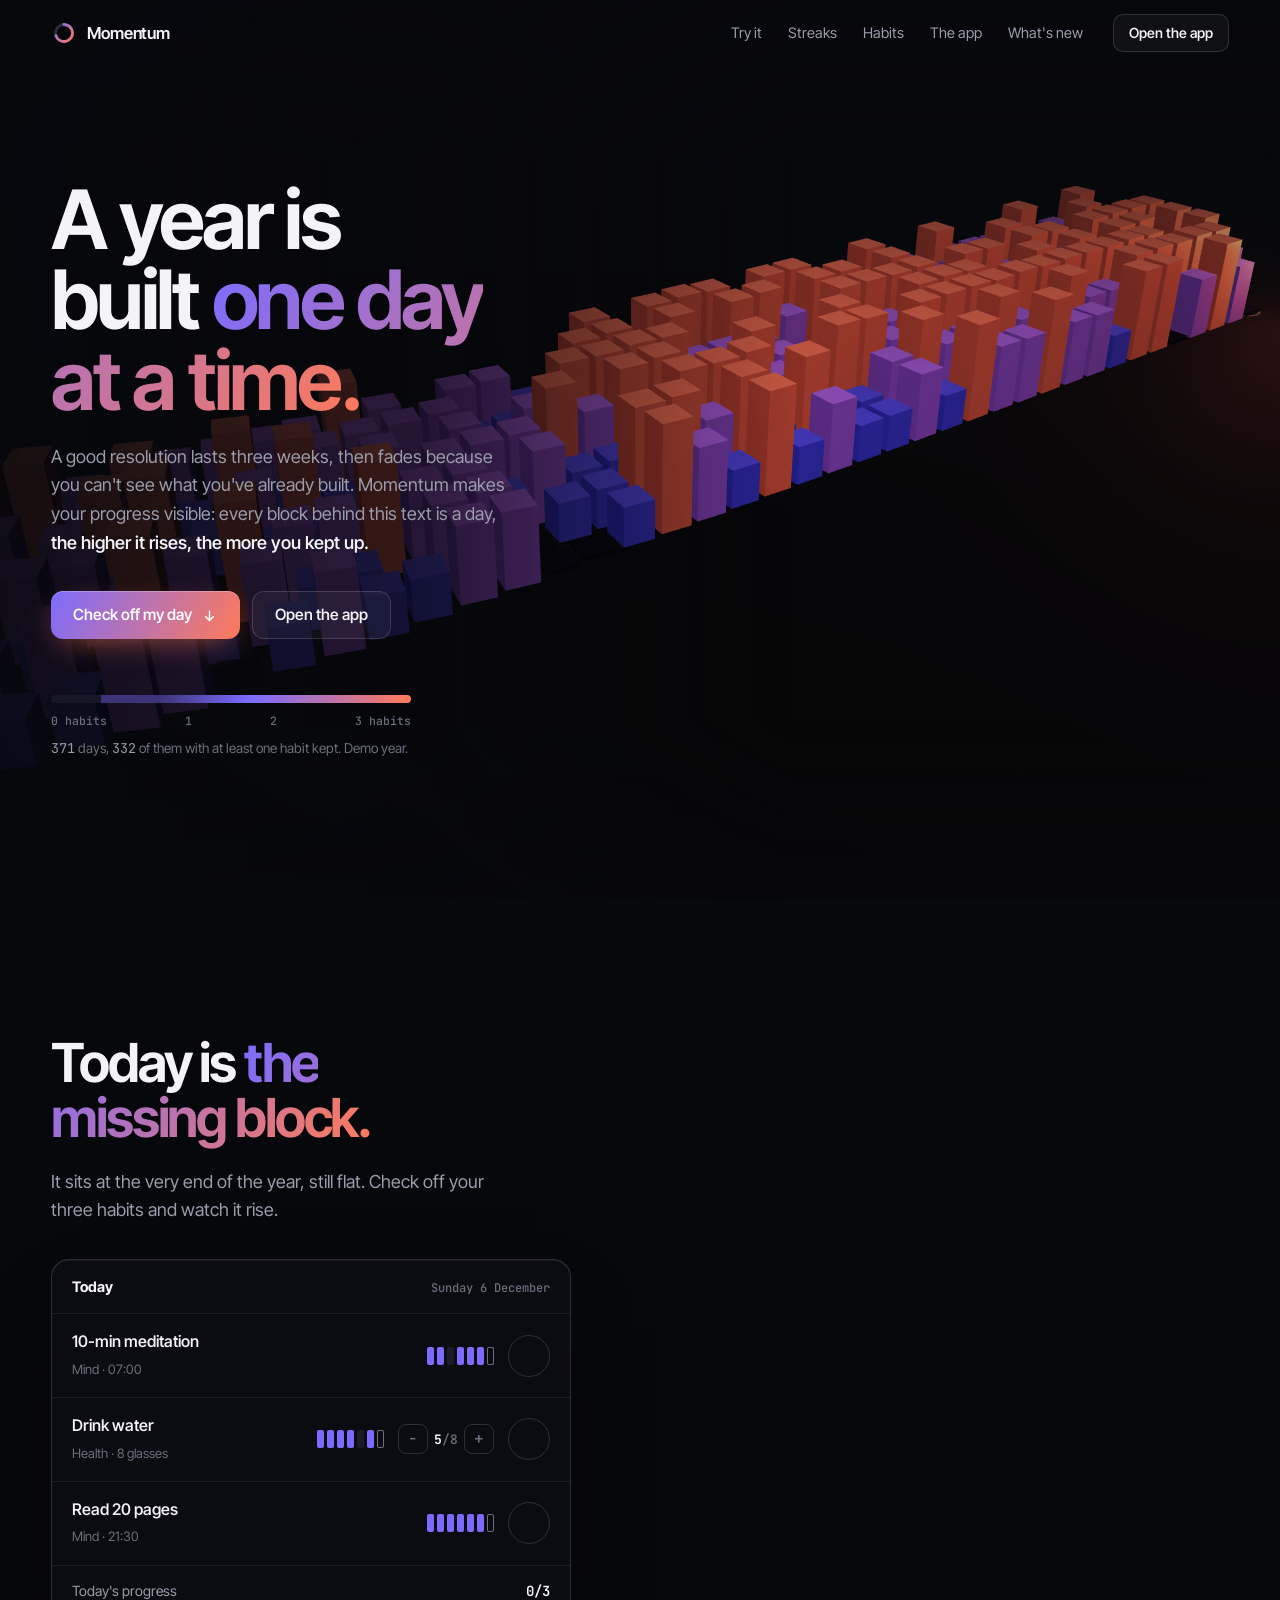
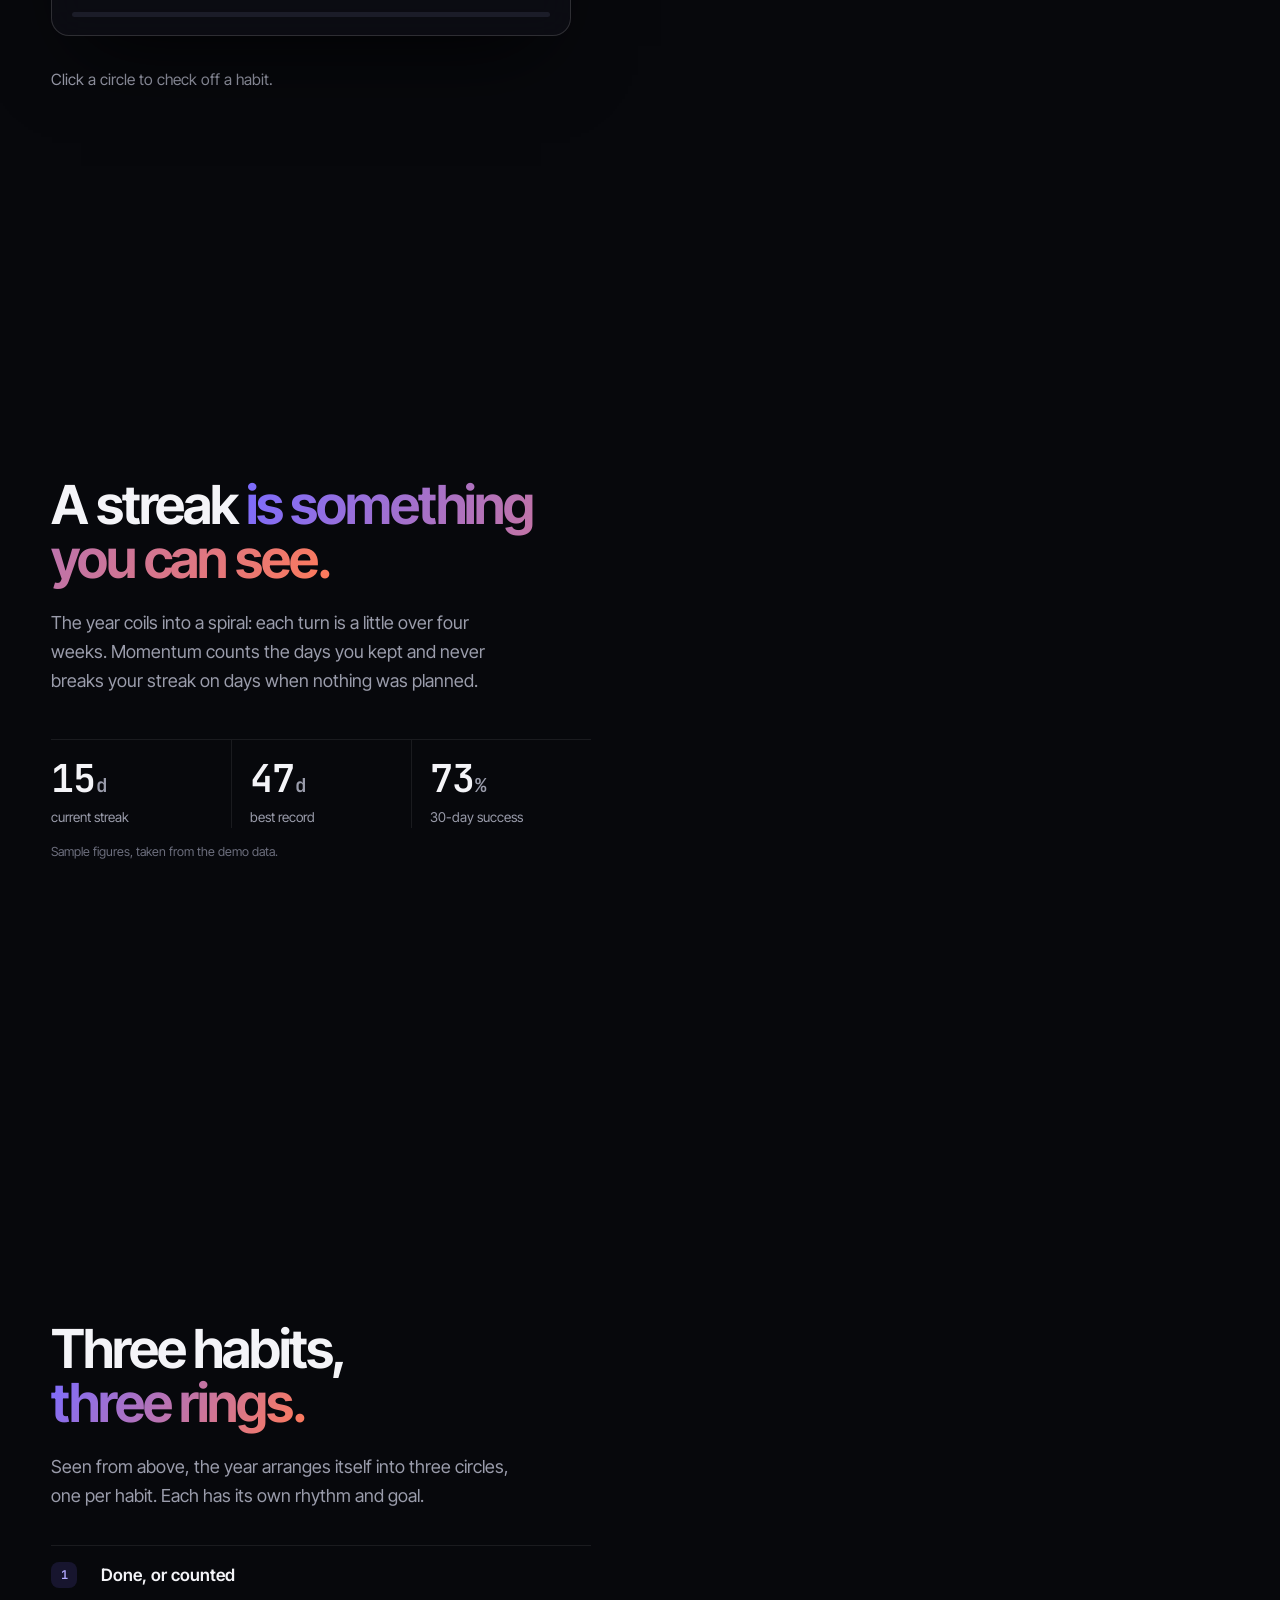
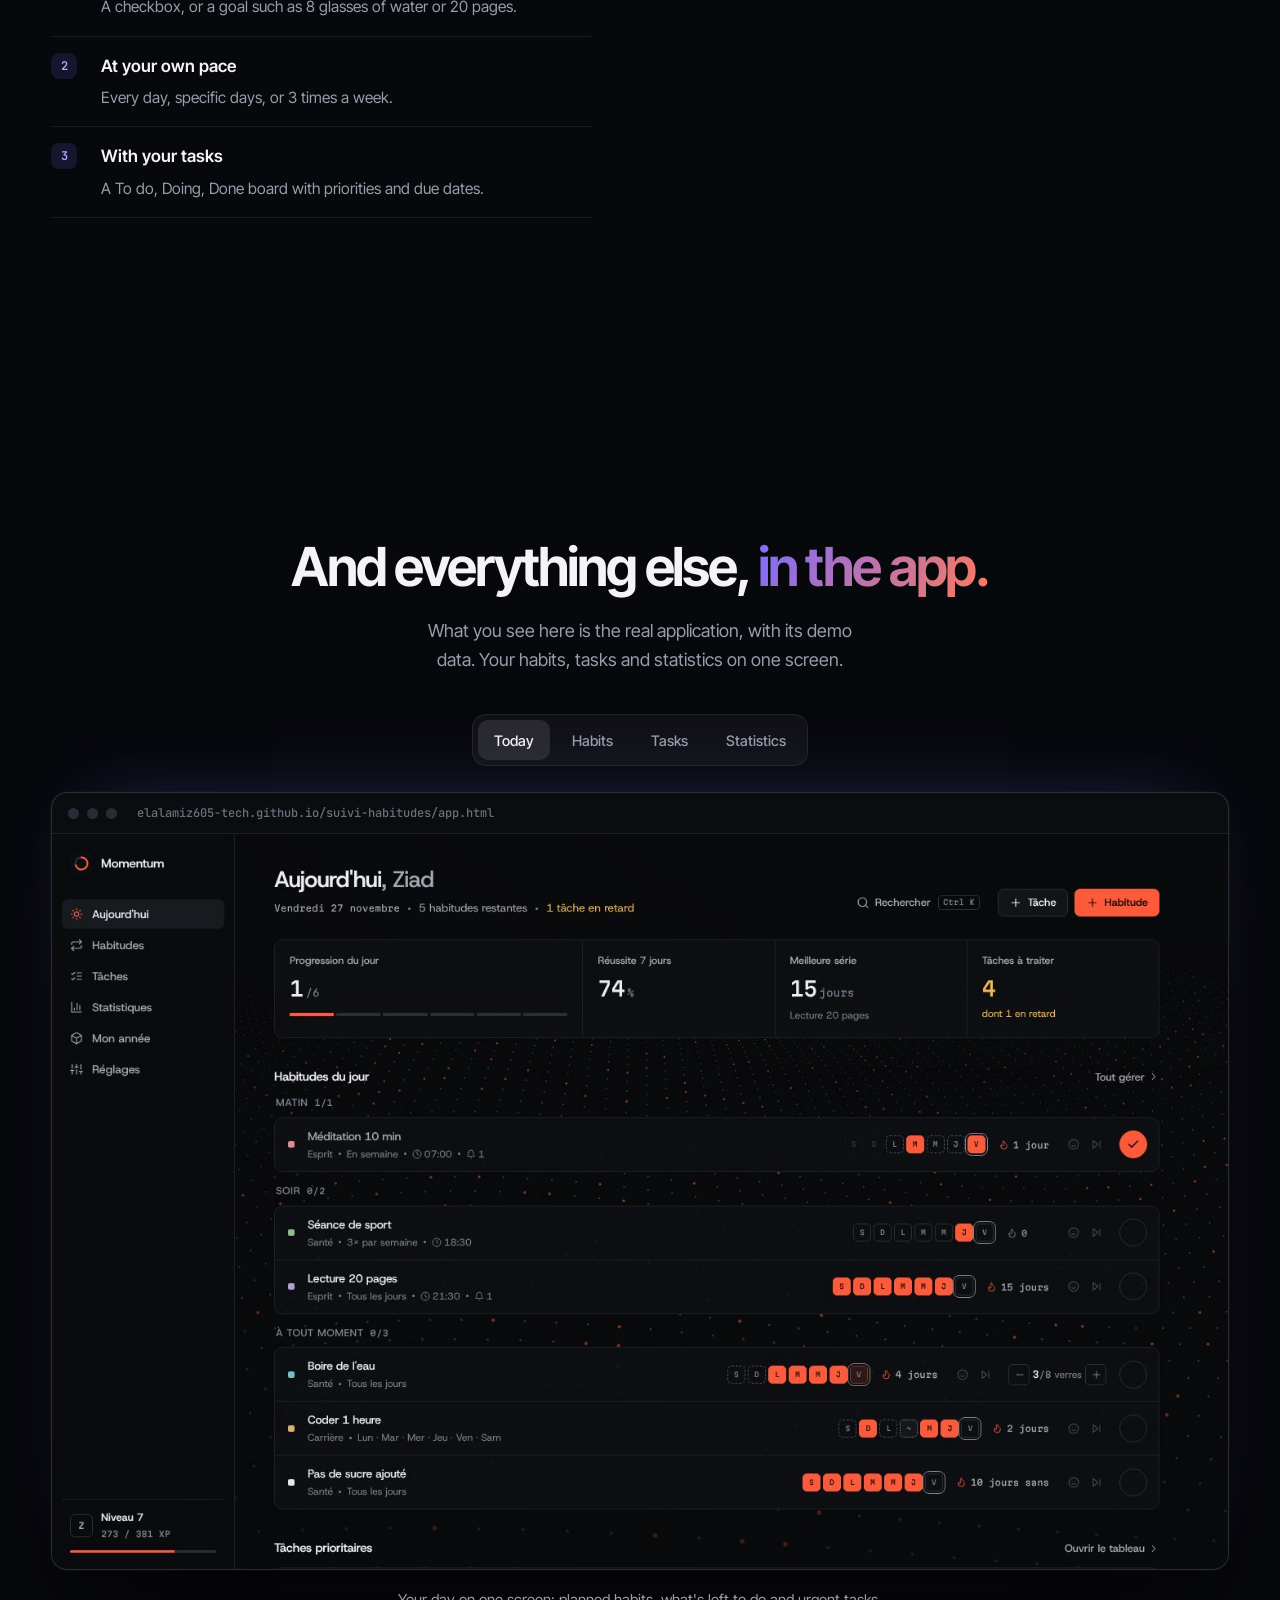
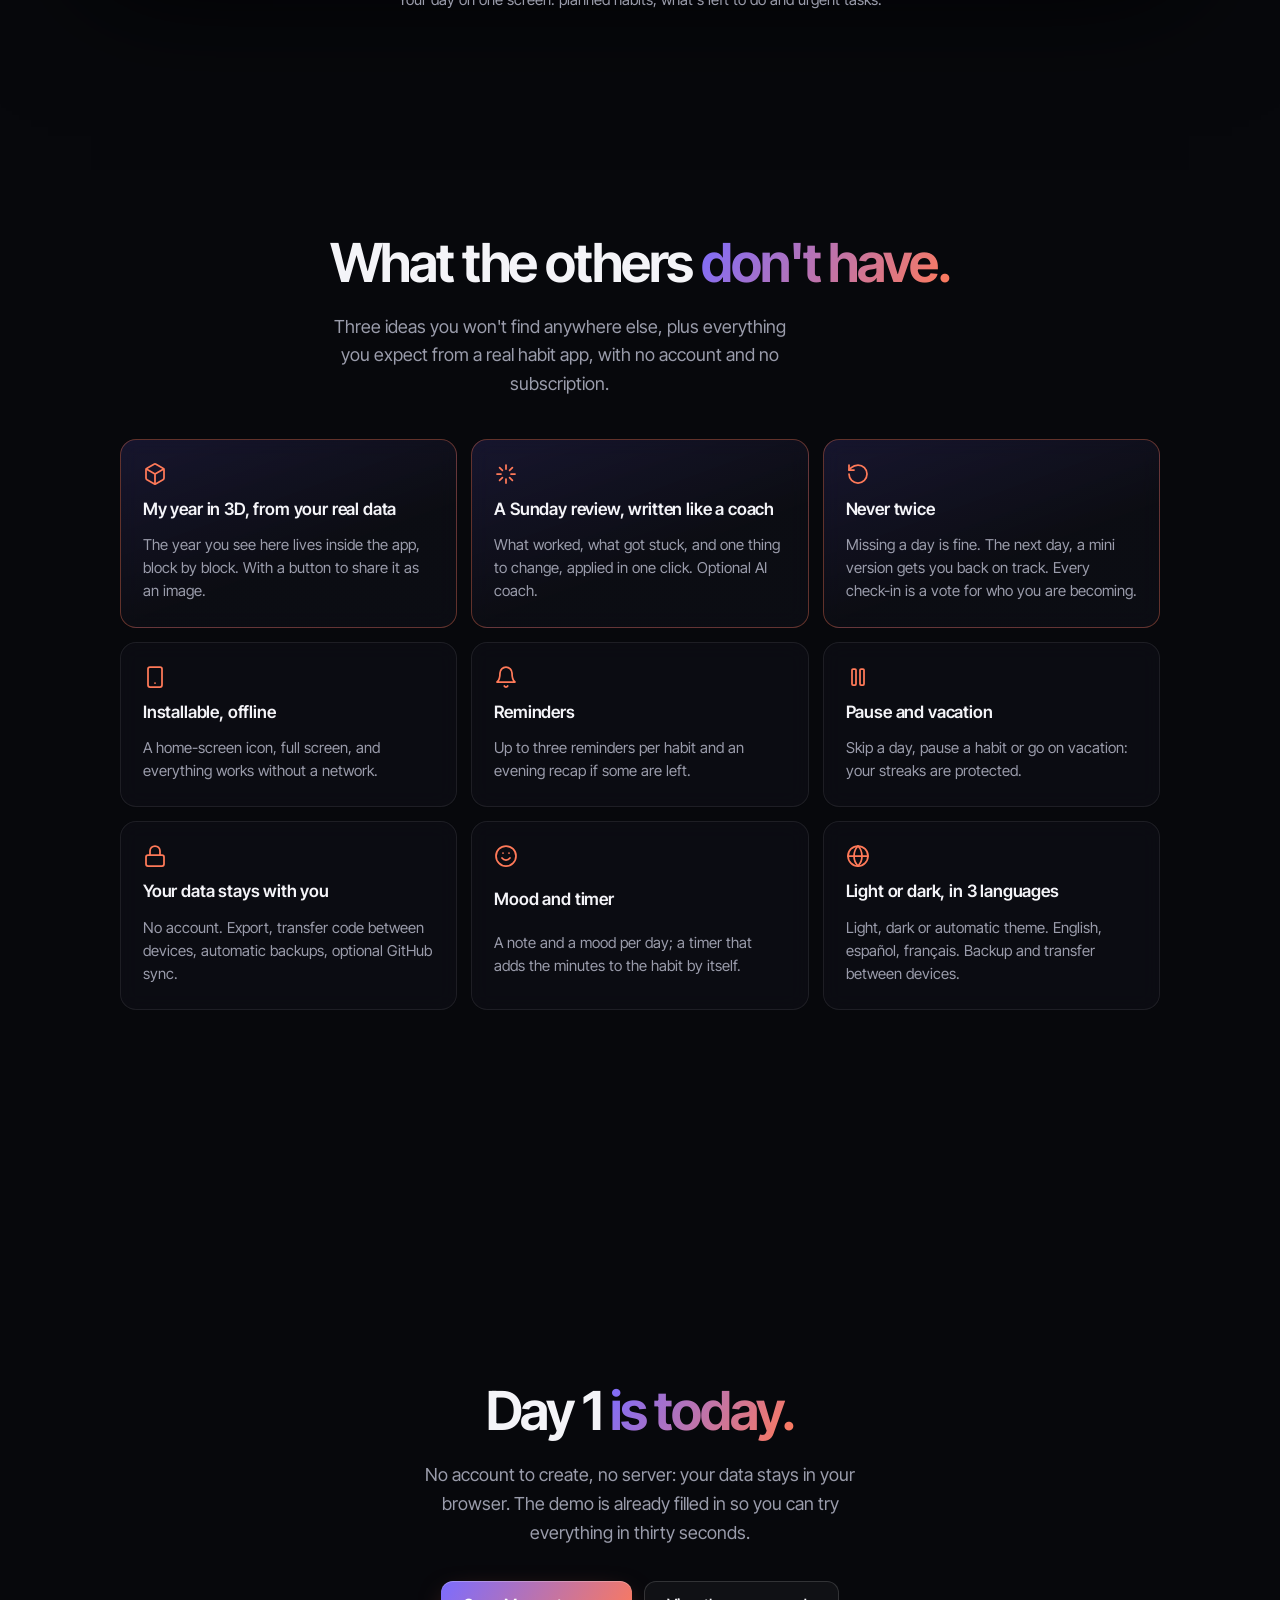
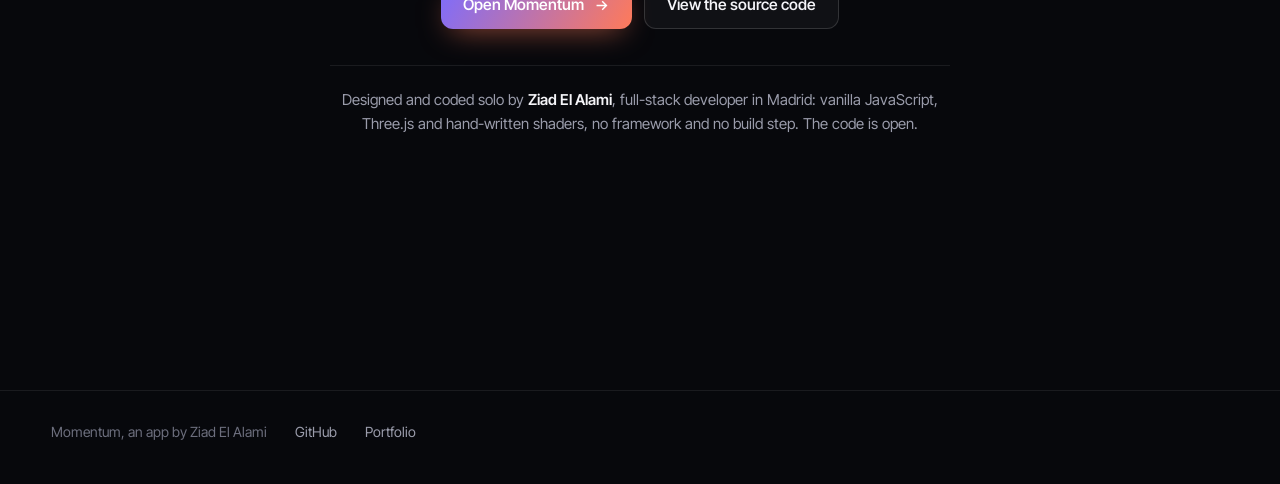
==== commit ac2ef781: "English README and landing page (French README kept as README.fr.md) Co-Authored-By: Claude Fable 5." ====
--- a/index.html
+++ b/index.html
@@ -1,17 +1,17 @@
 <!DOCTYPE html>
-<html lang="fr">
+<html lang="en">
 <head>
 <meta charset="utf-8">
 <meta name="viewport" content="width=device-width, initial-scale=1">
-<meta name="description" content="Momentum suit vos habitudes et vos tâches, jour après jour. Sans compte : vos données restent dans votre navigateur.">
+<meta name="description" content="Momentum tracks your habits and tasks, day after day. No account: your data stays in your browser.">
 <meta name="theme-color" content="#07080c">
-<meta property="og:title" content="Momentum · Une année se construit un jour à la fois">
-<meta property="og:description" content="Habitudes, tâches et statistiques dans une seule appli. Essayez la démo.">
+<meta property="og:title" content="Momentum · A year is built one day at a time">
+<meta property="og:description" content="Habits, tasks and statistics in one app. Try the demo.">
 <meta property="og:image" content="https://elalamiz605-tech.github.io/suivi-habitudes/assets/vitrine/today.jpg">
 <link rel="icon" href="assets/favicon.svg" type="image/svg+xml">
 <link rel="manifest" href="manifest.webmanifest">
 <link rel="apple-touch-icon" href="assets/icons/apple-touch-icon.png">
-<title>Momentum · Une année, un jour à la fois</title>
+<title>Momentum · A year, one day at a time</title>
 <link rel="preconnect" href="https://fonts.googleapis.com"><link rel="preconnect" href="https://fonts.gstatic.com" crossorigin>
 <link href="https://fonts.googleapis.com/css2?family=Inter+Tight:wght@400;500;600;700&family=JetBrains+Mono:wght@400;500;600&display=swap" rel="stylesheet">
 <style>
@@ -189,118 +189,118 @@
 
 <header class="nav" id="nav">
   <a class="brand" href="#hero"><svg viewBox="0 0 32 32" aria-hidden="true"><defs><linearGradient id="lg" x1="0" y1="0" x2="1" y2="1"><stop offset="0" stop-color="#7b6cff"/><stop offset="1" stop-color="#ff7a59"/></linearGradient></defs><circle cx="16" cy="16" r="10.5" fill="none" stroke="rgba(255,255,255,.16)" stroke-width="3.5"/><path d="M16 5.5a10.5 10.5 0 1 1-10 13.7" fill="none" stroke="url(#lg)" stroke-width="3.5" stroke-linecap="round"/></svg>Momentum</a>
-  <nav aria-label="Sections"><a href="#aujourdhui">Essayer</a><a href="#serie">Séries</a><a href="#anneaux">Habitudes</a><a href="#appli">L'appli</a><a href="#nouveautes">Nouveautés</a></nav>
-  <a class="btn sm" href="app.html">Ouvrir l'appli</a>
+  <nav aria-label="Sections"><a href="#aujourdhui">Try it</a><a href="#serie">Streaks</a><a href="#anneaux">Habits</a><a href="#appli">The app</a><a href="#nouveautes">What's new</a></nav>
+  <a class="btn sm" href="app.html">Open the app</a>
 </header>
 
 <main>
   <section id="hero" data-stage="0" data-focus="0">
     <div class="col">
-      <h1 class="rise in">Une année se construit <em>un jour à la fois.</em></h1>
-      <p class="lead rise in d1">Une bonne résolution tient trois semaines, puis on la perd de vue parce qu'on ne voit pas ce qu'on a déjà construit. Momentum rend vos progrès visibles : chaque bloc derrière ce texte est une journée, <b>plus il monte, plus vous avez tenu.</b></p>
+      <h1 class="rise in">A year is built <em>one day at a time.</em></h1>
+      <p class="lead rise in d1">A good resolution lasts three weeks, then fades because you can't see what you've already built. Momentum makes your progress visible: every block behind this text is a day, <b>the higher it rises, the more you kept up.</b></p>
       <div class="actions rise in d2">
-        <a class="btn primary" href="#aujourdhui">Valider ma journée <svg viewBox="0 0 24 24" fill="none" stroke="currentColor" stroke-width="2" aria-hidden="true"><path d="M12 5v14M6 13l6 6 6-6"/></svg></a>
-        <a class="btn" href="app.html">Ouvrir l'appli</a>
+        <a class="btn primary" href="#aujourdhui">Check off my day <svg viewBox="0 0 24 24" fill="none" stroke="currentColor" stroke-width="2" aria-hidden="true"><path d="M12 5v14M6 13l6 6 6-6"/></svg></a>
+        <a class="btn" href="app.html">Open the app</a>
       </div>
       <div class="legend rise in d3">
         <div class="scale" aria-hidden="true"></div>
-        <div class="ticks"><span>0 habitude</span><span>1</span><span>2</span><span>3 habitudes</span></div>
-        <p><span class="mono" id="days">371</span> jours, dont <span class="mono" id="kept">0</span> avec au moins une habitude tenue. Année de démonstration.</p>
+        <div class="ticks"><span>0 habits</span><span>1</span><span>2</span><span>3 habits</span></div>
+        <p><span class="mono" id="days">371</span> days, <span class="mono" id="kept">0</span> of them with at least one habit kept. Demo year.</p>
       </div>
     </div>
   </section>
 
   <section id="aujourdhui" data-stage="0" data-focus="1">
     <div class="col">
-      <h2 class="rise">Aujourd'hui, c'est <em>le bloc qui manque.</em></h2>
-      <p class="lead rise d1">Il est tout au bout de l'année, encore à plat. Validez vos trois habitudes et regardez-le monter.</p>
-      <div class="try rise d2" aria-label="Démonstration interactive">
-        <div class="try-head"><b>Aujourd'hui</b><span id="date"></span></div>
+      <h2 class="rise">Today is <em>the missing block.</em></h2>
+      <p class="lead rise d1">It sits at the very end of the year, still flat. Check off your three habits and watch it rise.</p>
+      <div class="try rise d2" aria-label="Interactive demo">
+        <div class="try-head"><b>Today</b><span id="date"></span></div>
         <div id="list"></div>
-        <div class="try-foot"><p><span>Progression du jour</span><span class="mono" id="score">0/3</span></p><div class="bar"><i id="fill"></i></div></div>
+        <div class="try-foot"><p><span>Today's progress</span><span class="mono" id="score">0/3</span></p><div class="bar"><i id="fill"></i></div></div>
       </div>
-      <div class="after" id="after"><span id="msg">Cliquez sur un cercle pour valider une habitude.</span></div>
+      <div class="after" id="after"><span id="msg">Click a circle to check off a habit.</span></div>
     </div>
   </section>
 
   <section id="serie" data-stage="1" data-focus="0">
     <div class="col">
-      <h2 class="rise">Une série, <em>ça se voit.</em></h2>
-      <p class="lead rise d1">L'année s'enroule en spirale : chaque tour, c'est un peu plus de quatre semaines. Momentum compte vos jours tenus et ne casse pas votre série les jours où rien n'était prévu.</p>
+      <h2 class="rise">A streak <em>is something you can see.</em></h2>
+      <p class="lead rise d1">The year coils into a spiral: each turn is a little over four weeks. Momentum counts the days you kept and never breaks your streak on days when nothing was planned.</p>
       <div class="stats rise d2">
-        <div><b>15<span>j</span></b><small>série en cours</small></div>
-        <div><b>47<span>j</span></b><small>meilleur record</small></div>
-        <div><b>73<span>%</span></b><small>réussite sur 30 jours</small></div>
+        <div><b>15<span>d</span></b><small>current streak</small></div>
+        <div><b>47<span>d</span></b><small>best record</small></div>
+        <div><b>73<span>%</span></b><small>30-day success</small></div>
       </div>
-      <p class="note rise d2">Chiffres d'exemple, tirés des données de démonstration.</p>
+      <p class="note rise d2">Sample figures, taken from the demo data.</p>
     </div>
   </section>
 
   <section id="anneaux" data-stage="2" data-focus="0">
     <div class="col">
-      <h2 class="rise">Trois habitudes, <em>trois anneaux.</em></h2>
-      <p class="lead rise d1">Vue d'en haut, l'année se range en trois cercles, un par habitude. Chacune a son rythme et son objectif.</p>
+      <h2 class="rise">Three habits, <em>three rings.</em></h2>
+      <p class="lead rise d1">Seen from above, the year arranges itself into three circles, one per habit. Each has its own rhythm and goal.</p>
       <ol class="points rise d2">
-        <li><span class="n">1</span><b>Fait, ou chiffré</b><span>Une case à cocher, ou un objectif comme 8 verres d'eau ou 20 pages.</span></li>
-        <li><span class="n">2</span><b>À votre rythme</b><span>Tous les jours, certains jours, ou 3 fois par semaine.</span></li>
-        <li><span class="n">3</span><b>Avec les tâches</b><span>Un tableau À faire, En cours, Terminé, avec priorités et échéances.</span></li>
+        <li><span class="n">1</span><b>Done, or counted</b><span>A checkbox, or a goal such as 8 glasses of water or 20 pages.</span></li>
+        <li><span class="n">2</span><b>At your own pace</b><span>Every day, specific days, or 3 times a week.</span></li>
+        <li><span class="n">3</span><b>With your tasks</b><span>A To do, Doing, Done board with priorities and due dates.</span></li>
       </ol>
     </div>
   </section>
 
   <section id="appli" data-stage="2" data-focus="0" data-dim="1">
     <div class="head">
-      <h2 class="rise">Et tout le reste, <em>dans l'appli.</em></h2>
-      <p class="lead rise d1">Ce que vous voyez ici est l'application réelle, avec ses données de démonstration. Vos habitudes, vos tâches et vos statistiques sur un seul écran.</p>
-    </div>
-    <div class="tabs rise d2" role="tablist" aria-label="Écrans de l'appli">
-      <button role="tab" aria-selected="true" data-i="0">Aujourd'hui</button>
-      <button role="tab" aria-selected="false" data-i="1">Habitudes</button>
-      <button role="tab" aria-selected="false" data-i="2">Tâches</button>
-      <button role="tab" aria-selected="false" data-i="3">Statistiques</button>
+      <h2 class="rise">And everything else, <em>in the app.</em></h2>
+      <p class="lead rise d1">What you see here is the real application, with its demo data. Your habits, tasks and statistics on one screen.</p>
+    </div>
+    <div class="tabs rise d2" role="tablist" aria-label="App screens">
+      <button role="tab" aria-selected="true" data-i="0">Today</button>
+      <button role="tab" aria-selected="false" data-i="1">Habits</button>
+      <button role="tab" aria-selected="false" data-i="2">Tasks</button>
+      <button role="tab" aria-selected="false" data-i="3">Statistics</button>
     </div>
     <div class="window rise d2">
       <div class="window-bar"><i></i><i></i><i></i><span>elalamiz605-tech.github.io/suivi-habitudes/app.html</span></div>
       <div class="shots" id="shots">
-        <img class="on" src="assets/vitrine/today.jpg" alt="Écran Aujourd'hui de Momentum : progression du jour, habitudes et tâches prioritaires" width="1440" height="900">
-        <img src="assets/vitrine/habits.jpg" alt="Écran Habitudes : historique de 14 jours, séries et taux de réussite par habitude" width="1440" height="900" loading="lazy">
-        <img src="assets/vitrine/tasks.jpg" alt="Écran Tâches : tableau À faire, En cours, Terminé" width="1440" height="900" loading="lazy">
-        <img src="assets/vitrine/stats.jpg" alt="Écran Statistiques : analyse de la semaine, réussite sur 30 jours et carte de régularité" width="1440" height="900" loading="lazy">
+        <img class="on" src="assets/vitrine/today.jpg" alt="Momentum's Today screen: daily progress, habits and priority tasks" width="1440" height="900">
+        <img src="assets/vitrine/habits.jpg" alt="Habits screen: 14-day history, streaks and success rate per habit" width="1440" height="900" loading="lazy">
+        <img src="assets/vitrine/tasks.jpg" alt="Tasks screen: To do, Doing, Done board" width="1440" height="900" loading="lazy">
+        <img src="assets/vitrine/stats.jpg" alt="Statistics screen: weekly insights, 30-day success and consistency map" width="1440" height="900" loading="lazy">
       </div>
     </div>
-    <p class="caption" id="caption">Votre journée sur un écran : les habitudes prévues, ce qu'il reste à faire et les tâches urgentes.</p>
+    <p class="caption" id="caption">Your day on one screen: planned habits, what's left to do and urgent tasks.</p>
   </section>
 
   <section id="nouveautes" data-stage="2" data-focus="0" data-dim="1">
     <div class="head">
-      <h2 class="rise">Ce que les autres <em>n'ont pas.</em></h2>
-      <p class="lead rise d1">Trois idées qu'on ne trouve nulle part ailleurs, et tout ce qu'on attend d'une vraie application d'habitudes, sans compte ni abonnement.</p>
+      <h2 class="rise">What the others <em>don't have.</em></h2>
+      <p class="lead rise d1">Three ideas you won't find anywhere else, plus everything you expect from a real habit app, with no account and no subscription.</p>
     </div>
     <ul class="features rise d2">
-      <li class="hi"><svg viewBox="0 0 24 24" fill="none" stroke="currentColor" stroke-width="1.75" stroke-linecap="round" stroke-linejoin="round" aria-hidden="true"><path d="M21 16V8a2 2 0 0 0-1-1.73l-7-4a2 2 0 0 0-2 0l-7 4A2 2 0 0 0 3 8v8a2 2 0 0 0 1 1.73l7 4a2 2 0 0 0 2 0l7-4A2 2 0 0 0 21 16z"/><path d="M3.3 7 12 12l8.7-5M12 22V12"/></svg><b>Mon année en 3D, avec vos vraies données</b><span>L'année que vous voyez ici vit dans l'appli, bloc par bloc. Et un bouton pour la partager en image.</span></li>
-      <li class="hi"><svg viewBox="0 0 24 24" fill="none" stroke="currentColor" stroke-width="1.75" stroke-linecap="round" stroke-linejoin="round" aria-hidden="true"><path d="M12 3v4M12 17v4M3 12h4M17 12h4M5.6 5.6l2.8 2.8M15.6 15.6l2.8 2.8M5.6 18.4l2.8-2.8M15.6 8.4l2.8-2.8"/></svg><b>Un bilan du dimanche, écrit comme par un coach</b><span>Ce qui a marché, ce qui a coincé, et une seule chose à changer, appliquée en un clic. Coach IA en option.</span></li>
-      <li class="hi"><svg viewBox="0 0 24 24" fill="none" stroke="currentColor" stroke-width="1.75" stroke-linecap="round" stroke-linejoin="round" aria-hidden="true"><path d="M3 12a9 9 0 1 0 9-9 9.75 9.75 0 0 0-6.74 2.74L3 8"/><path d="M3 3v5h5"/></svg><b>Jamais deux fois</b><span>Rater un jour n'est pas grave. Le lendemain, une version mini vous remet en selle. Chaque validation est un vote pour qui vous devenez.</span></li>
-      <li><svg viewBox="0 0 24 24" fill="none" stroke="currentColor" stroke-width="1.75" stroke-linecap="round" stroke-linejoin="round" aria-hidden="true"><rect x="5" y="2" width="14" height="20" rx="2"/><path d="M12 18h.01"/></svg><b>Installable, hors ligne</b><span>Une icône sur l'écran d'accueil, plein écran, et tout fonctionne sans réseau.</span></li>
-      <li><svg viewBox="0 0 24 24" fill="none" stroke="currentColor" stroke-width="1.75" stroke-linecap="round" stroke-linejoin="round" aria-hidden="true"><path d="M6 8a6 6 0 0 1 12 0c0 7 3 9 3 9H3s3-2 3-9"/><path d="M10.3 21a1.94 1.94 0 0 0 3.4 0"/></svg><b>Rappels</b><span>Jusqu'à trois rappels par habitude et un récapitulatif le soir s'il en reste.</span></li>
-      <li><svg viewBox="0 0 24 24" fill="none" stroke="currentColor" stroke-width="1.75" stroke-linecap="round" stroke-linejoin="round" aria-hidden="true"><rect x="6" y="4" width="4" height="16" rx="1"/><rect x="14" y="4" width="4" height="16" rx="1"/></svg><b>Pause et vacances</b><span>Passez un jour, mettez une habitude en pause ou partez en vacances : vos séries sont protégées.</span></li>
-      <li><svg viewBox="0 0 24 24" fill="none" stroke="currentColor" stroke-width="1.75" stroke-linecap="round" stroke-linejoin="round" aria-hidden="true"><rect x="3" y="11" width="18" height="11" rx="2"/><path d="M7 11V7a5 5 0 0 1 10 0v4"/></svg><b>Vos données restent chez vous</b><span>Pas de compte. Export, code de transfert entre appareils, copies automatiques, synchro GitHub en option.</span></li>
-      <li><svg viewBox="0 0 24 24" fill="none" stroke="currentColor" stroke-width="1.75" stroke-linecap="round" stroke-linejoin="round" aria-hidden="true"><circle cx="12" cy="12" r="10"/><path d="M8 14s1.5 2 4 2 4-2 4-2M9 9h.01M15 9h.01"/></svg><b>Humeur et minuteur</b><span>Une note et une humeur par jour ; un minuteur qui ajoute lui-même les minutes à l'habitude.</span></li>
-      <li><svg viewBox="0 0 24 24" fill="none" stroke="currentColor" stroke-width="1.75" stroke-linecap="round" stroke-linejoin="round" aria-hidden="true"><circle cx="12" cy="12" r="10"/><path d="M12 2a14.5 14.5 0 0 0 0 20 14.5 14.5 0 0 0 0-20M2 12h20"/></svg><b>Clair ou sombre, en 3 langues</b><span>Thème clair, sombre ou automatique. Français, español, English. Sauvegarde et transfert entre appareils.</span></li>
+      <li class="hi"><svg viewBox="0 0 24 24" fill="none" stroke="currentColor" stroke-width="1.75" stroke-linecap="round" stroke-linejoin="round" aria-hidden="true"><path d="M21 16V8a2 2 0 0 0-1-1.73l-7-4a2 2 0 0 0-2 0l-7 4A2 2 0 0 0 3 8v8a2 2 0 0 0 1 1.73l7 4a2 2 0 0 0 2 0l7-4A2 2 0 0 0 21 16z"/><path d="M3.3 7 12 12l8.7-5M12 22V12"/></svg><b>My year in 3D, from your real data</b><span>The year you see here lives inside the app, block by block. With a button to share it as an image.</span></li>
+      <li class="hi"><svg viewBox="0 0 24 24" fill="none" stroke="currentColor" stroke-width="1.75" stroke-linecap="round" stroke-linejoin="round" aria-hidden="true"><path d="M12 3v4M12 17v4M3 12h4M17 12h4M5.6 5.6l2.8 2.8M15.6 15.6l2.8 2.8M5.6 18.4l2.8-2.8M15.6 8.4l2.8-2.8"/></svg><b>A Sunday review, written like a coach</b><span>What worked, what got stuck, and one thing to change, applied in one click. Optional AI coach.</span></li>
+      <li class="hi"><svg viewBox="0 0 24 24" fill="none" stroke="currentColor" stroke-width="1.75" stroke-linecap="round" stroke-linejoin="round" aria-hidden="true"><path d="M3 12a9 9 0 1 0 9-9 9.75 9.75 0 0 0-6.74 2.74L3 8"/><path d="M3 3v5h5"/></svg><b>Never twice</b><span>Missing a day is fine. The next day, a mini version gets you back on track. Every check-in is a vote for who you are becoming.</span></li>
+      <li><svg viewBox="0 0 24 24" fill="none" stroke="currentColor" stroke-width="1.75" stroke-linecap="round" stroke-linejoin="round" aria-hidden="true"><rect x="5" y="2" width="14" height="20" rx="2"/><path d="M12 18h.01"/></svg><b>Installable, offline</b><span>A home-screen icon, full screen, and everything works without a network.</span></li>
+      <li><svg viewBox="0 0 24 24" fill="none" stroke="currentColor" stroke-width="1.75" stroke-linecap="round" stroke-linejoin="round" aria-hidden="true"><path d="M6 8a6 6 0 0 1 12 0c0 7 3 9 3 9H3s3-2 3-9"/><path d="M10.3 21a1.94 1.94 0 0 0 3.4 0"/></svg><b>Reminders</b><span>Up to three reminders per habit and an evening recap if some are left.</span></li>
+      <li><svg viewBox="0 0 24 24" fill="none" stroke="currentColor" stroke-width="1.75" stroke-linecap="round" stroke-linejoin="round" aria-hidden="true"><rect x="6" y="4" width="4" height="16" rx="1"/><rect x="14" y="4" width="4" height="16" rx="1"/></svg><b>Pause and vacation</b><span>Skip a day, pause a habit or go on vacation: your streaks are protected.</span></li>
+      <li><svg viewBox="0 0 24 24" fill="none" stroke="currentColor" stroke-width="1.75" stroke-linecap="round" stroke-linejoin="round" aria-hidden="true"><rect x="3" y="11" width="18" height="11" rx="2"/><path d="M7 11V7a5 5 0 0 1 10 0v4"/></svg><b>Your data stays with you</b><span>No account. Export, transfer code between devices, automatic backups, optional GitHub sync.</span></li>
+      <li><svg viewBox="0 0 24 24" fill="none" stroke="currentColor" stroke-width="1.75" stroke-linecap="round" stroke-linejoin="round" aria-hidden="true"><circle cx="12" cy="12" r="10"/><path d="M8 14s1.5 2 4 2 4-2 4-2M9 9h.01M15 9h.01"/></svg><b>Mood and timer</b><span>A note and a mood per day; a timer that adds the minutes to the habit by itself.</span></li>
+      <li><svg viewBox="0 0 24 24" fill="none" stroke="currentColor" stroke-width="1.75" stroke-linecap="round" stroke-linejoin="round" aria-hidden="true"><circle cx="12" cy="12" r="10"/><path d="M12 2a14.5 14.5 0 0 0 0 20 14.5 14.5 0 0 0 0-20M2 12h20"/></svg><b>Light or dark, in 3 languages</b><span>Light, dark or automatic theme. English, español, français. Backup and transfer between devices.</span></li>
     </ul>
   </section>
 
   <section id="fin" data-stage="0" data-focus="0">
-    <h2 class="rise">Le jour 1, <em>c'est aujourd'hui.</em></h2>
-    <p class="lead rise d1">Pas de compte à créer, pas de serveur : vos données restent dans votre navigateur. La démo est déjà remplie pour tout essayer, en trente secondes.</p>
+    <h2 class="rise">Day 1 <em>is today.</em></h2>
+    <p class="lead rise d1">No account to create, no server: your data stays in your browser. The demo is already filled in so you can try everything in thirty seconds.</p>
     <div class="actions rise d2">
-      <a class="btn primary" href="app.html">Ouvrir Momentum <svg viewBox="0 0 24 24" fill="none" stroke="currentColor" stroke-width="2" aria-hidden="true"><path d="M5 12h14M13 6l6 6-6 6"/></svg></a>
-      <a class="btn" href="https://github.com/elalamiz605-tech/suivi-habitudes">Voir le code source</a>
-    </div>
-    <p class="maker rise d3">Conçu et codé seul par <b>Ziad El Alami</b>, développeur full-stack à Madrid : JavaScript natif, Three.js et shaders écrits à la main, sans framework ni étape de build. Le code est ouvert.</p>
+      <a class="btn primary" href="app.html">Open Momentum <svg viewBox="0 0 24 24" fill="none" stroke="currentColor" stroke-width="2" aria-hidden="true"><path d="M5 12h14M13 6l6 6-6 6"/></svg></a>
+      <a class="btn" href="https://github.com/elalamiz605-tech/suivi-habitudes">View the source code</a>
+    </div>
+    <p class="maker rise d3">Designed and coded solo by <b>Ziad El Alami</b>, full-stack developer in Madrid: vanilla JavaScript, Three.js and hand-written shaders, no framework and no build step. The code is open.</p>
   </section>
 </main>
 
-<footer class="foot"><span>Momentum, une application de Ziad El Alami</span><a href="https://github.com/elalamiz605-tech/suivi-habitudes">GitHub</a><a href="https://elalamiz605-tech.github.io">Portfolio</a></footer>
+<footer class="foot"><span>Momentum, an app by Ziad El Alami</span><a href="https://github.com/elalamiz605-tech/suivi-habitudes">GitHub</a><a href="https://elalamiz605-tech.github.io">Portfolio</a></footer>
 
 <script type="module">
 {
@@ -315,7 +315,7 @@
     $('days').textContent = year.days;
     $('kept').textContent = year.kept;
     onScroll();
-  }).catch((e) => console.warn('Scène 3D indisponible', e));
+  }).catch((e) => console.warn('3D scene unavailable', e));
 
   /* ---------- Défilement : forme de la scène, navigation, apparitions ---------- */
   const sections = [...document.querySelectorAll('main section')];
@@ -344,19 +344,19 @@
   const OK = '<svg class="ok" viewBox="0 0 24 24" aria-hidden="true"><path d="M20 6 9 17l-5-5"/></svg>';
   const SEAL = '<svg class="seal" viewBox="0 0 40 40" aria-hidden="true"><circle cx="20" cy="20" r="18"/></svg>';
   const HABITS = [
-    { id: 'med', name: 'Méditation 10 min', meta: 'Esprit · 07:00', days: [1, 1, 0, 1, 1, 1] },
-    { id: 'eau', name: "Boire de l'eau", meta: 'Santé · 8 verres', days: [1, 1, 1, 1, 0, 1], target: 8, v: 5 },
-    { id: 'lec', name: 'Lecture 20 pages', meta: 'Esprit · 21:30', days: [1, 1, 1, 1, 1, 1] },
+    { id: 'med', name: '10-min meditation', meta: 'Mind · 07:00', days: [1, 1, 0, 1, 1, 1] },
+    { id: 'eau', name: 'Drink water', meta: 'Health · 8 glasses', days: [1, 1, 1, 1, 0, 1], target: 8, v: 5 },
+    { id: 'lec', name: 'Read 20 pages', meta: 'Mind · 21:30', days: [1, 1, 1, 1, 1, 1] },
   ];
   const done = new Set();
   let stamp = '';
-  $('date').textContent = new Date().toLocaleDateString('fr-FR', { weekday: 'long', day: 'numeric', month: 'long' });
+  $('date').textContent = new Date().toLocaleDateString('en-GB', { weekday: 'long', day: 'numeric', month: 'long' });
 
   const row = (h) => {
     const on = done.has(h.id);
     const ring = h.days.map((d) => `<i class="${d ? 'on' : ''}"></i>`).join('') + '<i class="today"></i>';
-    const counter = h.target ? `<div class="counter"><button data-dec="${h.id}" aria-label="Retirer un verre">−</button><span><b>${h.v}</b>/${h.target}</span><button data-inc="${h.id}" aria-label="Ajouter un verre">+</button></div>` : '';
-    return `<div class="habit ${on ? 'done' : ''}"><div class="t"><b>${h.name}</b><small>${h.meta}</small></div><div class="ring" aria-hidden="true">${ring}</div>${counter}<button class="check ${on ? 'on' : ''} ${stamp === h.id ? 'stamp' : ''}" data-check="${h.id}" aria-pressed="${on}" aria-label="Valider ${h.name}">${SEAL}${OK}</button></div>`;
+    const counter = h.target ? `<div class="counter"><button data-dec="${h.id}" aria-label="Remove a glass">−</button><span><b>${h.v}</b>/${h.target}</span><button data-inc="${h.id}" aria-label="Add a glass">+</button></div>` : '';
+    return `<div class="habit ${on ? 'done' : ''}"><div class="t"><b>${h.name}</b><small>${h.meta}</small></div><div class="ring" aria-hidden="true">${ring}</div>${counter}<button class="check ${on ? 'on' : ''} ${stamp === h.id ? 'stamp' : ''}" data-check="${h.id}" aria-pressed="${on}" aria-label="Check off ${h.name}">${SEAL}${OK}</button></div>`;
   };
   function render() {
     $('list').innerHTML = HABITS.map(row).join('');
@@ -364,10 +364,10 @@
     const n = done.size;
     $('score').textContent = `${n}/3`;
     $('fill').style.width = `${(n / 3) * 100}%`;
-    $('msg').textContent = n === 0 ? 'Cliquez sur un cercle pour valider une habitude.' : n < 3 ? `Le bloc monte. Encore ${3 - n} habitude${3 - n > 1 ? 's' : ''}.` : "Journée complète : le bloc d'aujourd'hui est au sommet.";
+    $('msg').textContent = n === 0 ? 'Click a circle to check off a habit.' : n < 3 ? `The block is rising. ${3 - n} habit${3 - n > 1 ? 's' : ''} to go.` : "Day complete: today's block is at the top.";
     const after = $('after');
     after.classList.toggle('complete', n === 3);
-    if (n === 3 && !after.querySelector('a')) after.insertAdjacentHTML('beforeend', `<a class="btn primary" href="${APP}">Continuer dans l'appli <svg viewBox="0 0 24 24" fill="none" stroke="currentColor" stroke-width="2" aria-hidden="true"><path d="M5 12h14M13 6l6 6-6 6"/></svg></a>`);
+    if (n === 3 && !after.querySelector('a')) after.insertAdjacentHTML('beforeend', `<a class="btn primary" href="${APP}">Continue in the app <svg viewBox="0 0 24 24" fill="none" stroke="currentColor" stroke-width="2" aria-hidden="true"><path d="M5 12h14M13 6l6 6-6 6"/></svg></a>`);
     if (n < 3) after.querySelector('a')?.remove();
     year?.setToday(n / 3);
   }
@@ -391,10 +391,10 @@
 
   /* ---------- L'appli : onglets ---------- */
   const CAPS = [
-    "Votre journée sur un écran : les habitudes prévues, ce qu'il reste à faire et les tâches urgentes.",
-    'Chaque habitude avec ses 14 derniers jours, modifiables d’un clic, sa série et son taux de réussite.',
-    'Un tableau À faire, En cours, Terminé, avec glisser-déposer, priorités, échéances et sous-tâches.',
-    'Réussite jour par jour sur 30 jours, régularité sur 20 semaines, classement, niveaux et badges.',
+    "Your day on one screen: planned habits, what's left to do and urgent tasks.",
+    'Each habit with its last 14 days, editable in one click, its streak and its success rate.',
+    'A To do, Doing, Done board with drag and drop, priorities, due dates and subtasks.',
+    'Day-by-day success over 30 days, 20-week consistency, ranking, levels and badges.',
   ];
   const tabs = [...document.querySelectorAll('[role=tab]')], imgs = [...$('shots').children];
   const show = (i) => {
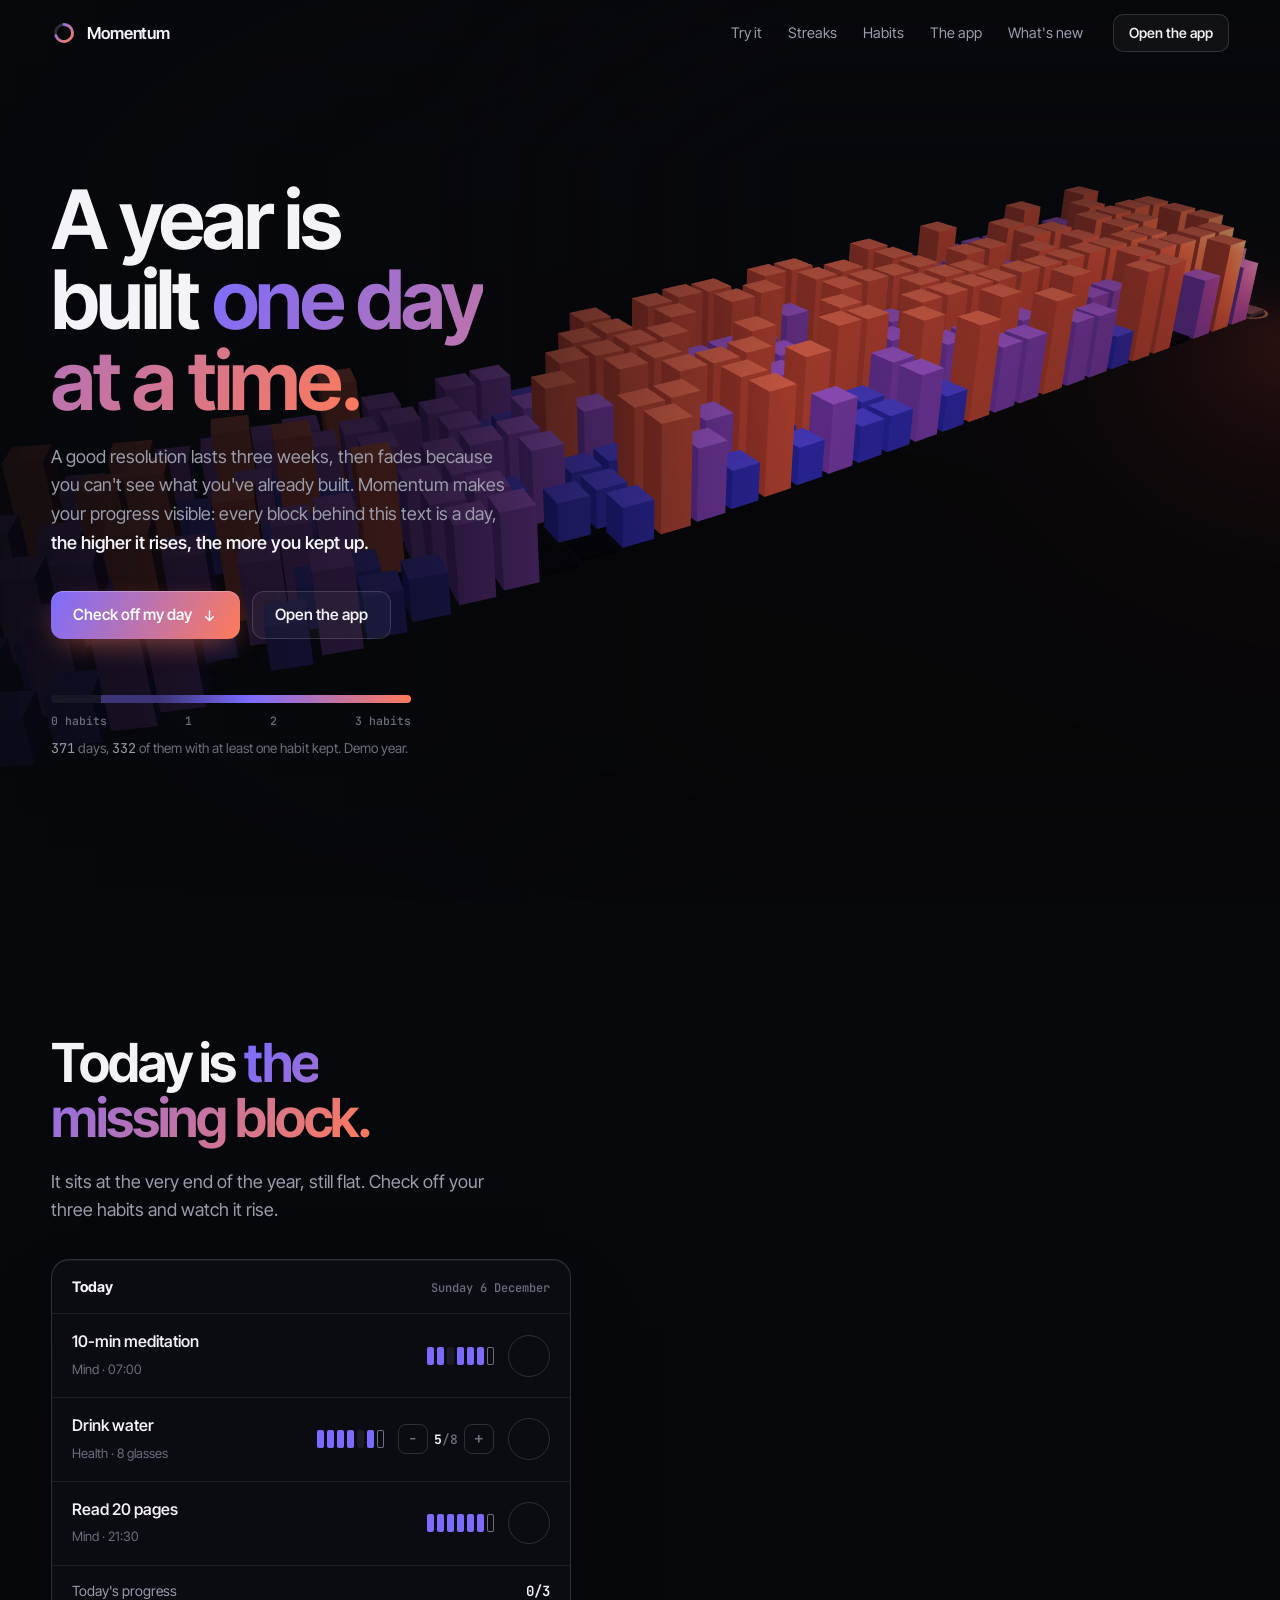
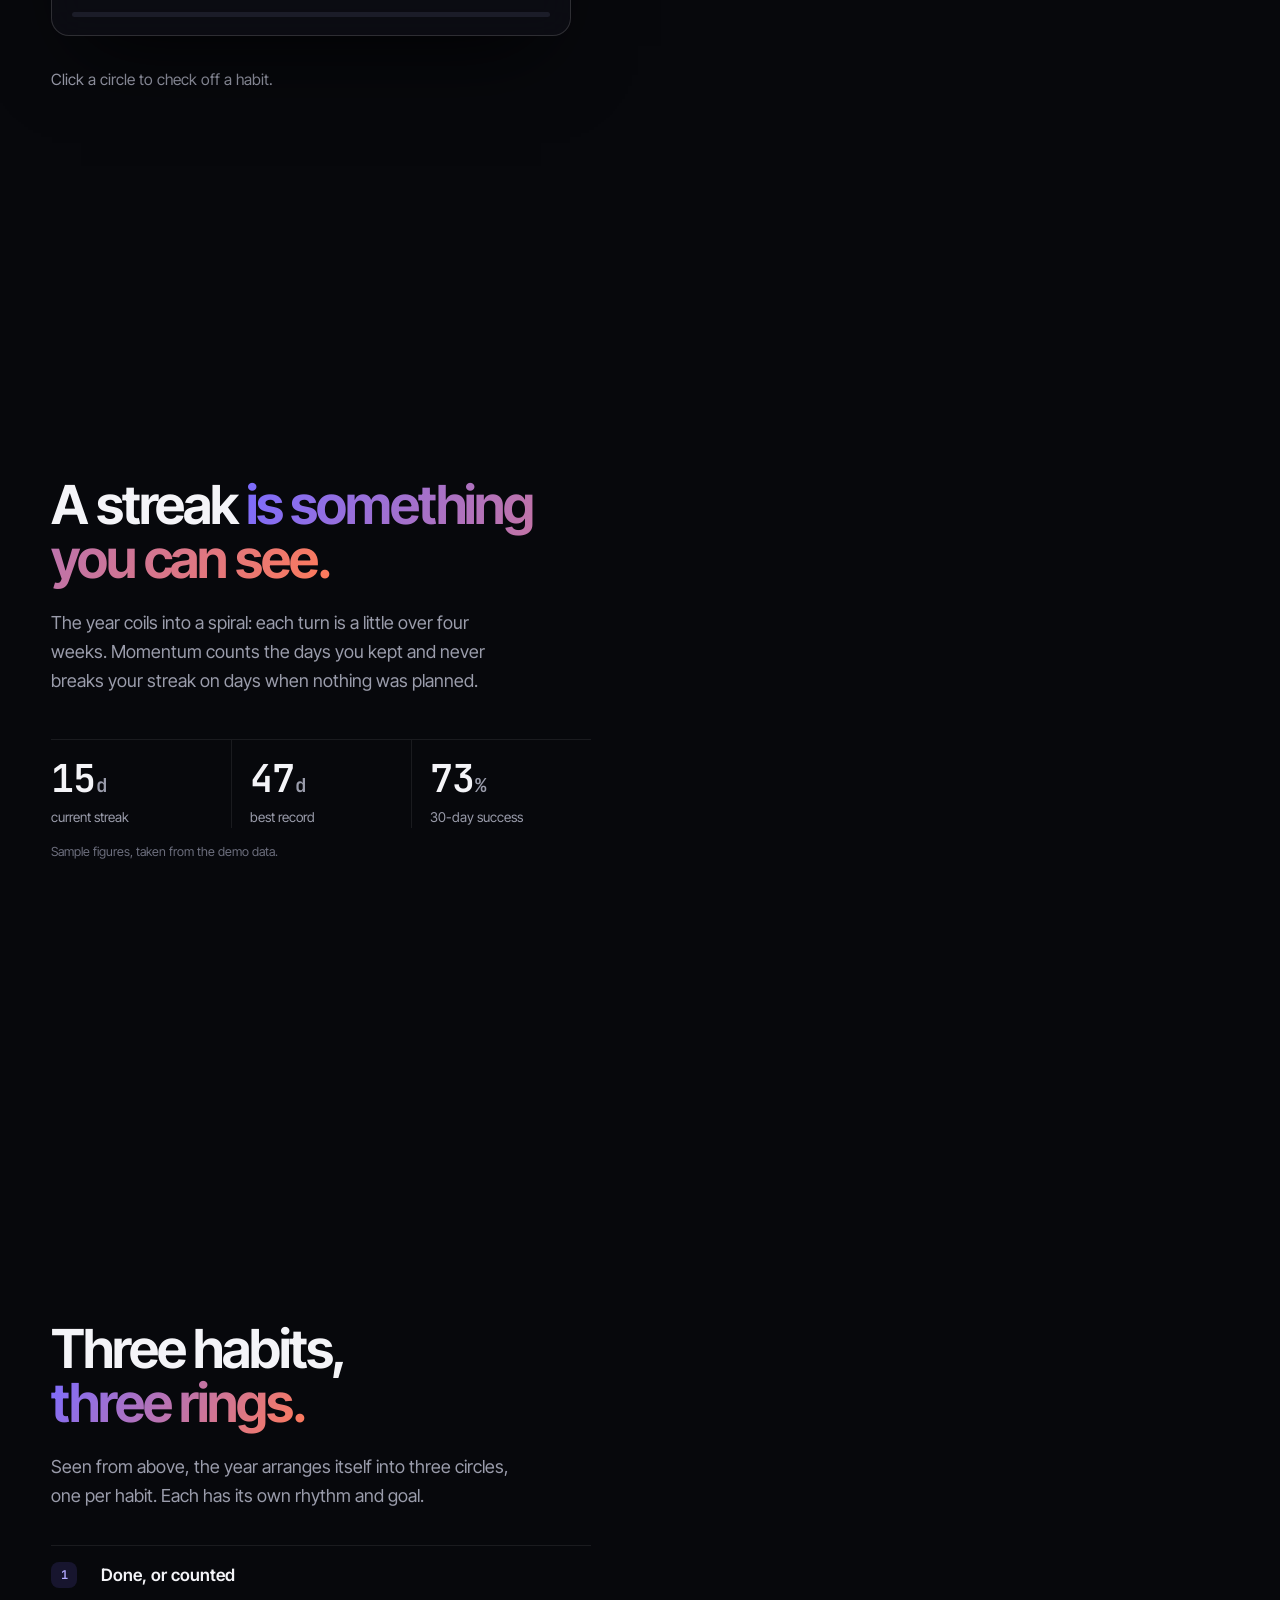
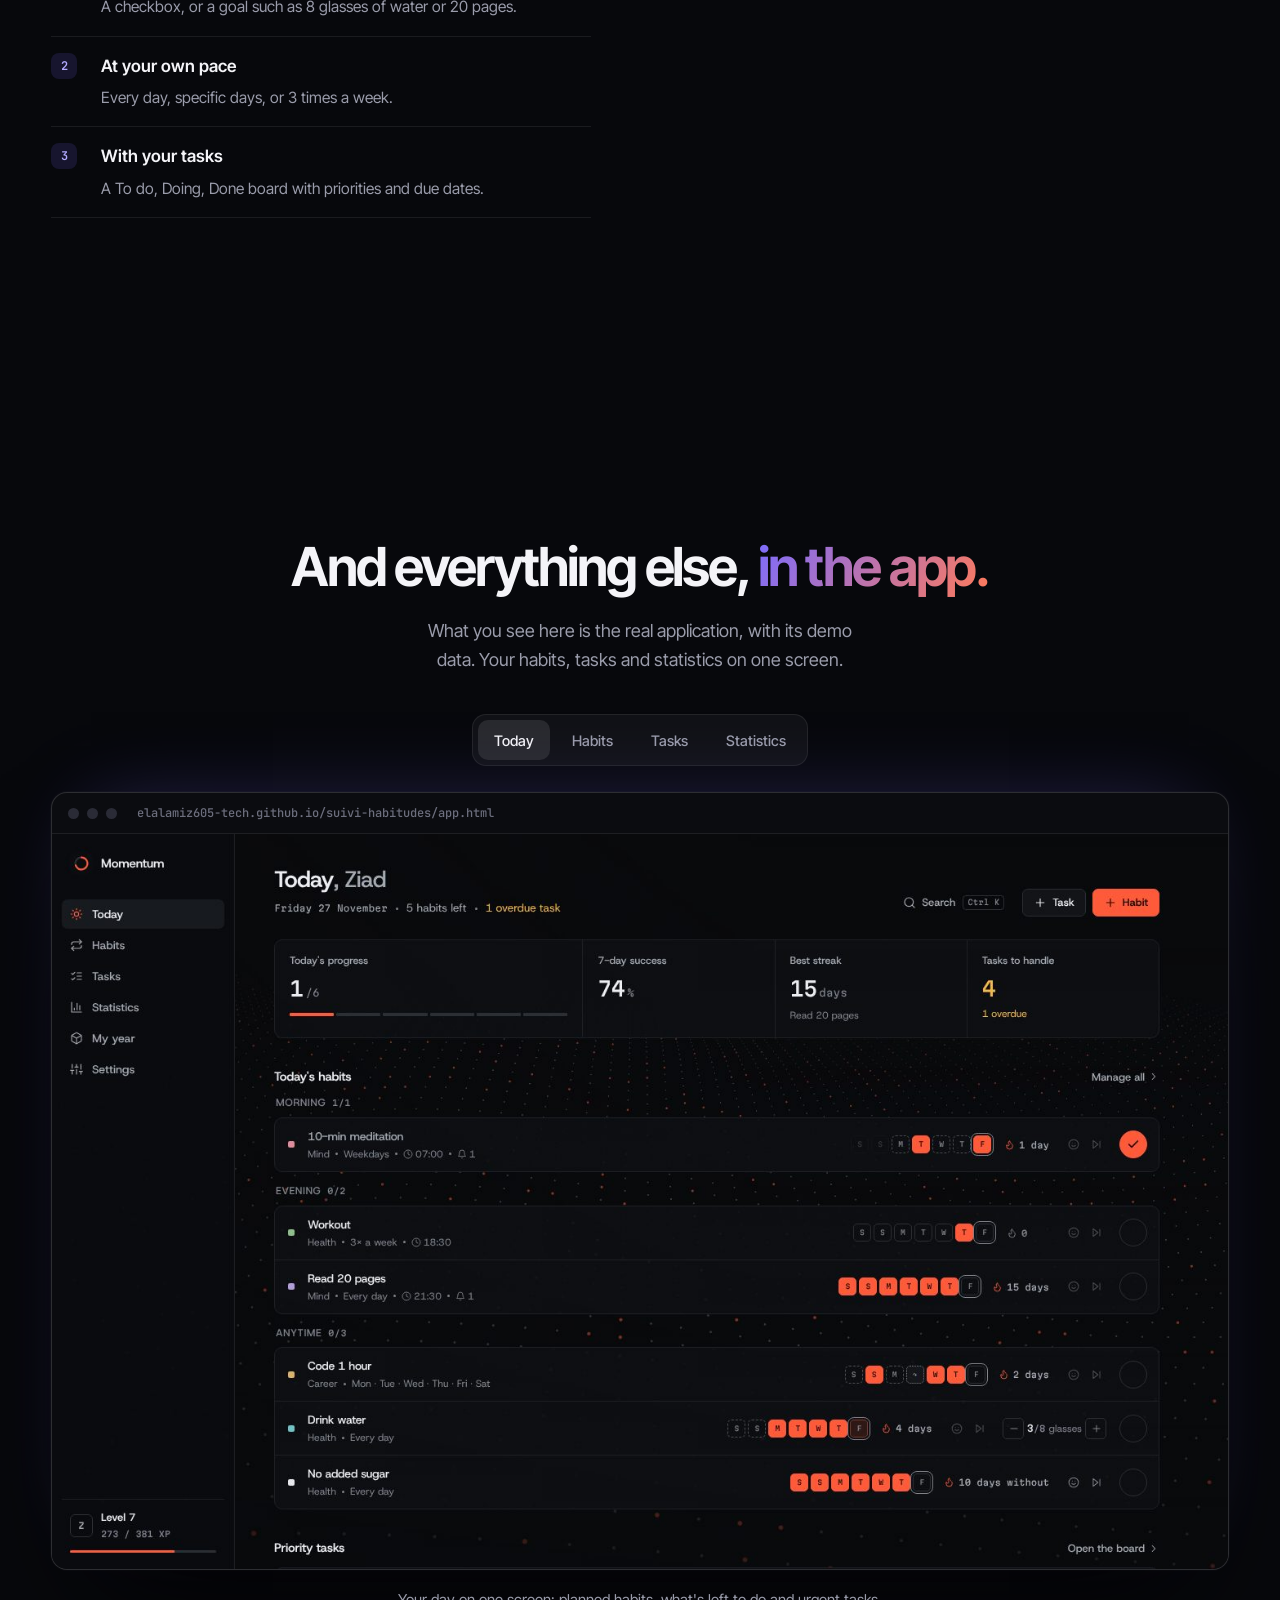
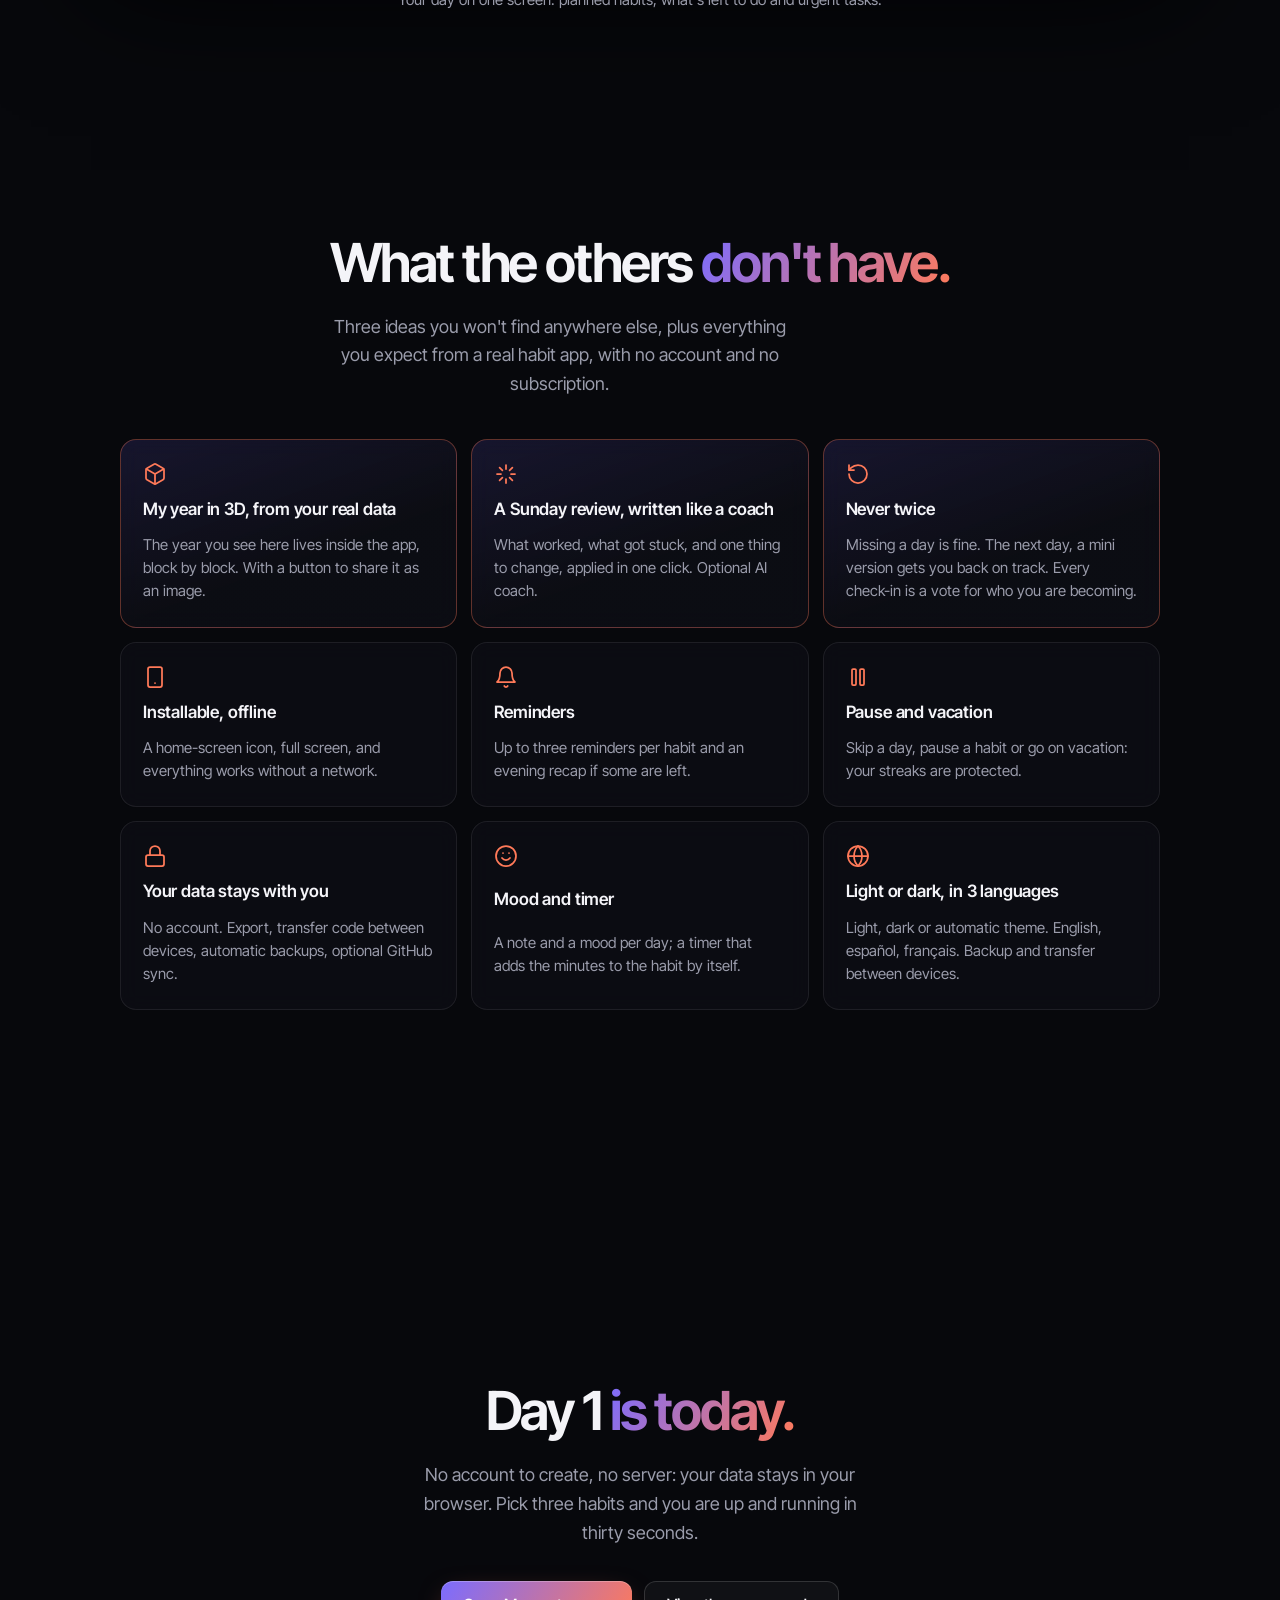
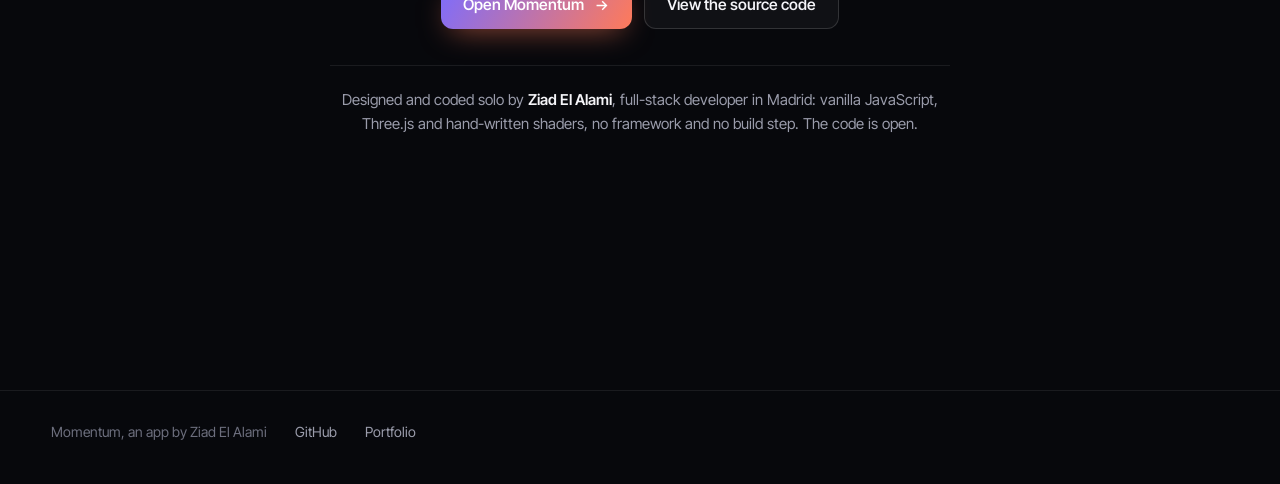
==== commit 871fe346: "Welcome screen on first launch (name, language, first habits from templates) instead of seeded demo " ====
--- a/index.html
+++ b/index.html
@@ -291,7 +291,7 @@
 
   <section id="fin" data-stage="0" data-focus="0">
     <h2 class="rise">Day 1 <em>is today.</em></h2>
-    <p class="lead rise d1">No account to create, no server: your data stays in your browser. The demo is already filled in so you can try everything in thirty seconds.</p>
+    <p class="lead rise d1">No account to create, no server: your data stays in your browser. Pick three habits and you are up and running in thirty seconds.</p>
     <div class="actions rise d2">
       <a class="btn primary" href="app.html">Open Momentum <svg viewBox="0 0 24 24" fill="none" stroke="currentColor" stroke-width="2" aria-hidden="true"><path d="M5 12h14M13 6l6 6-6 6"/></svg></a>
       <a class="btn" href="https://github.com/elalamiz605-tech/suivi-habitudes">View the source code</a>
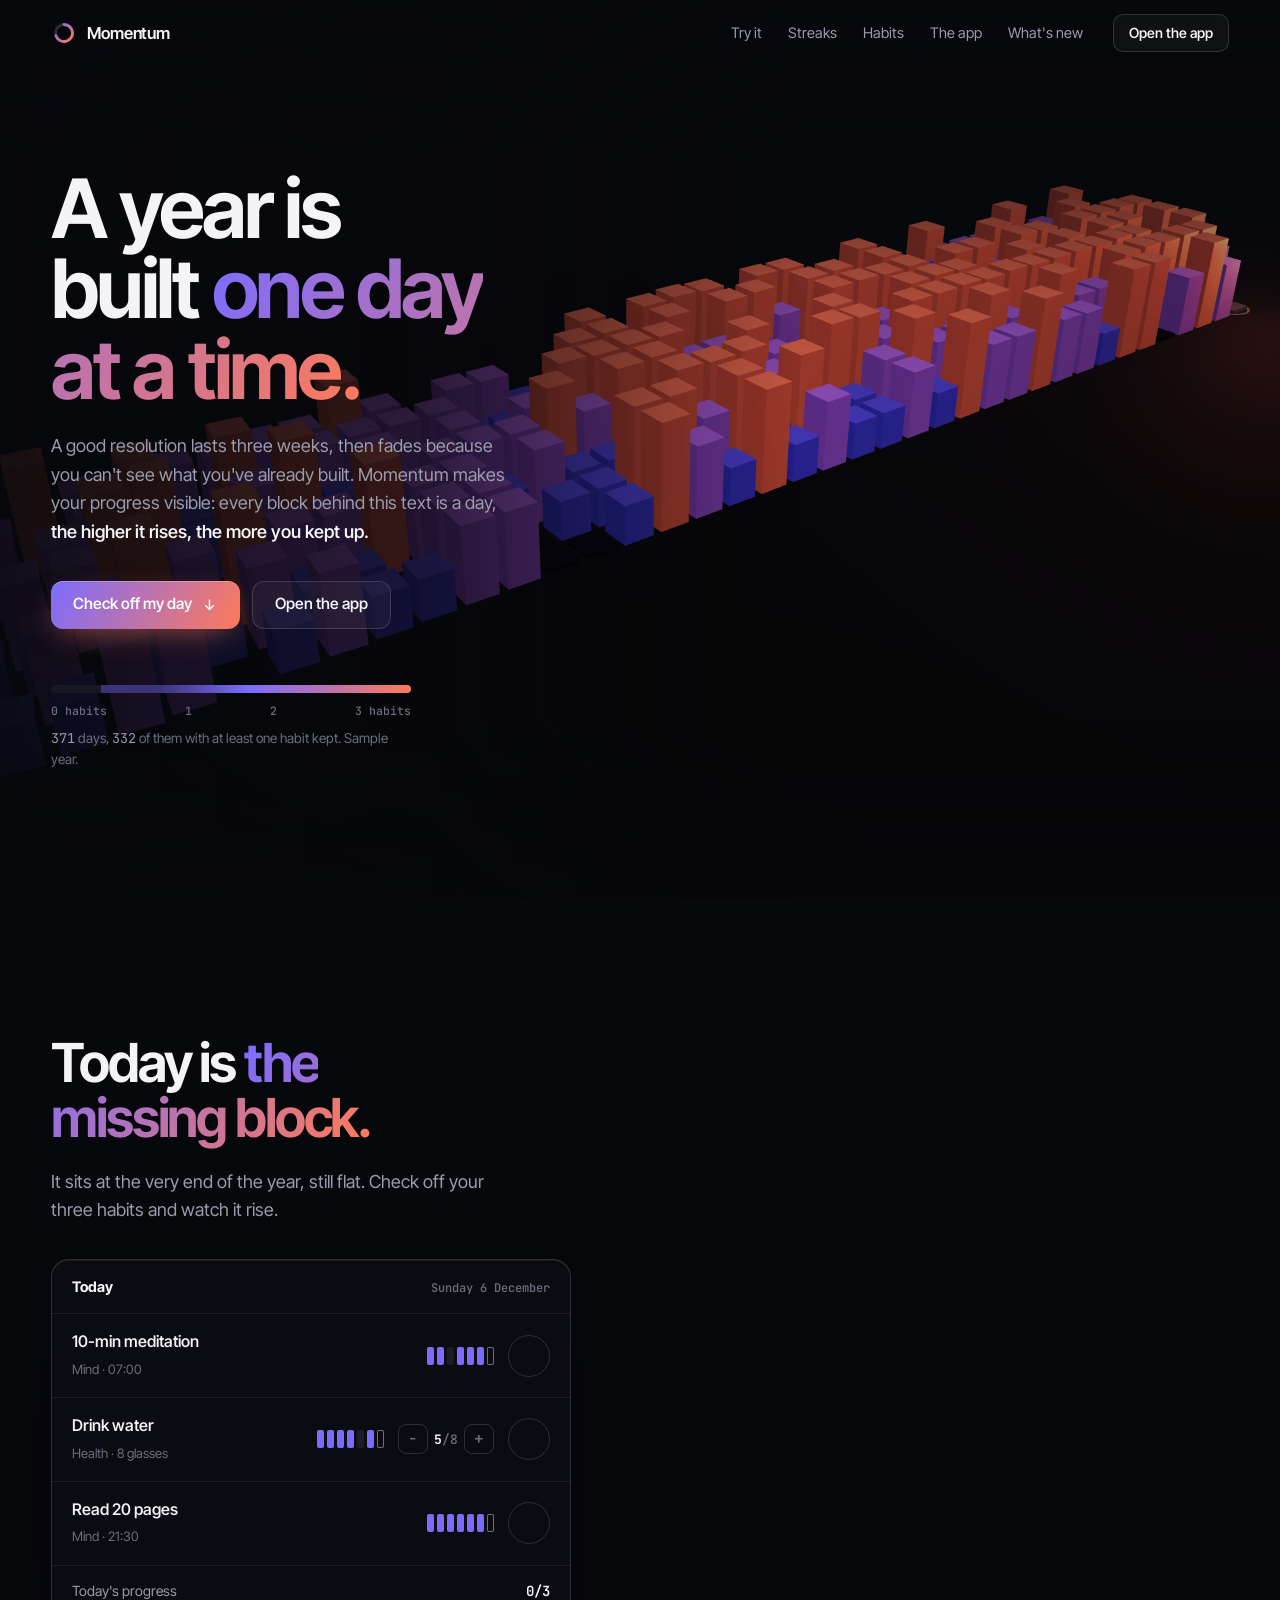
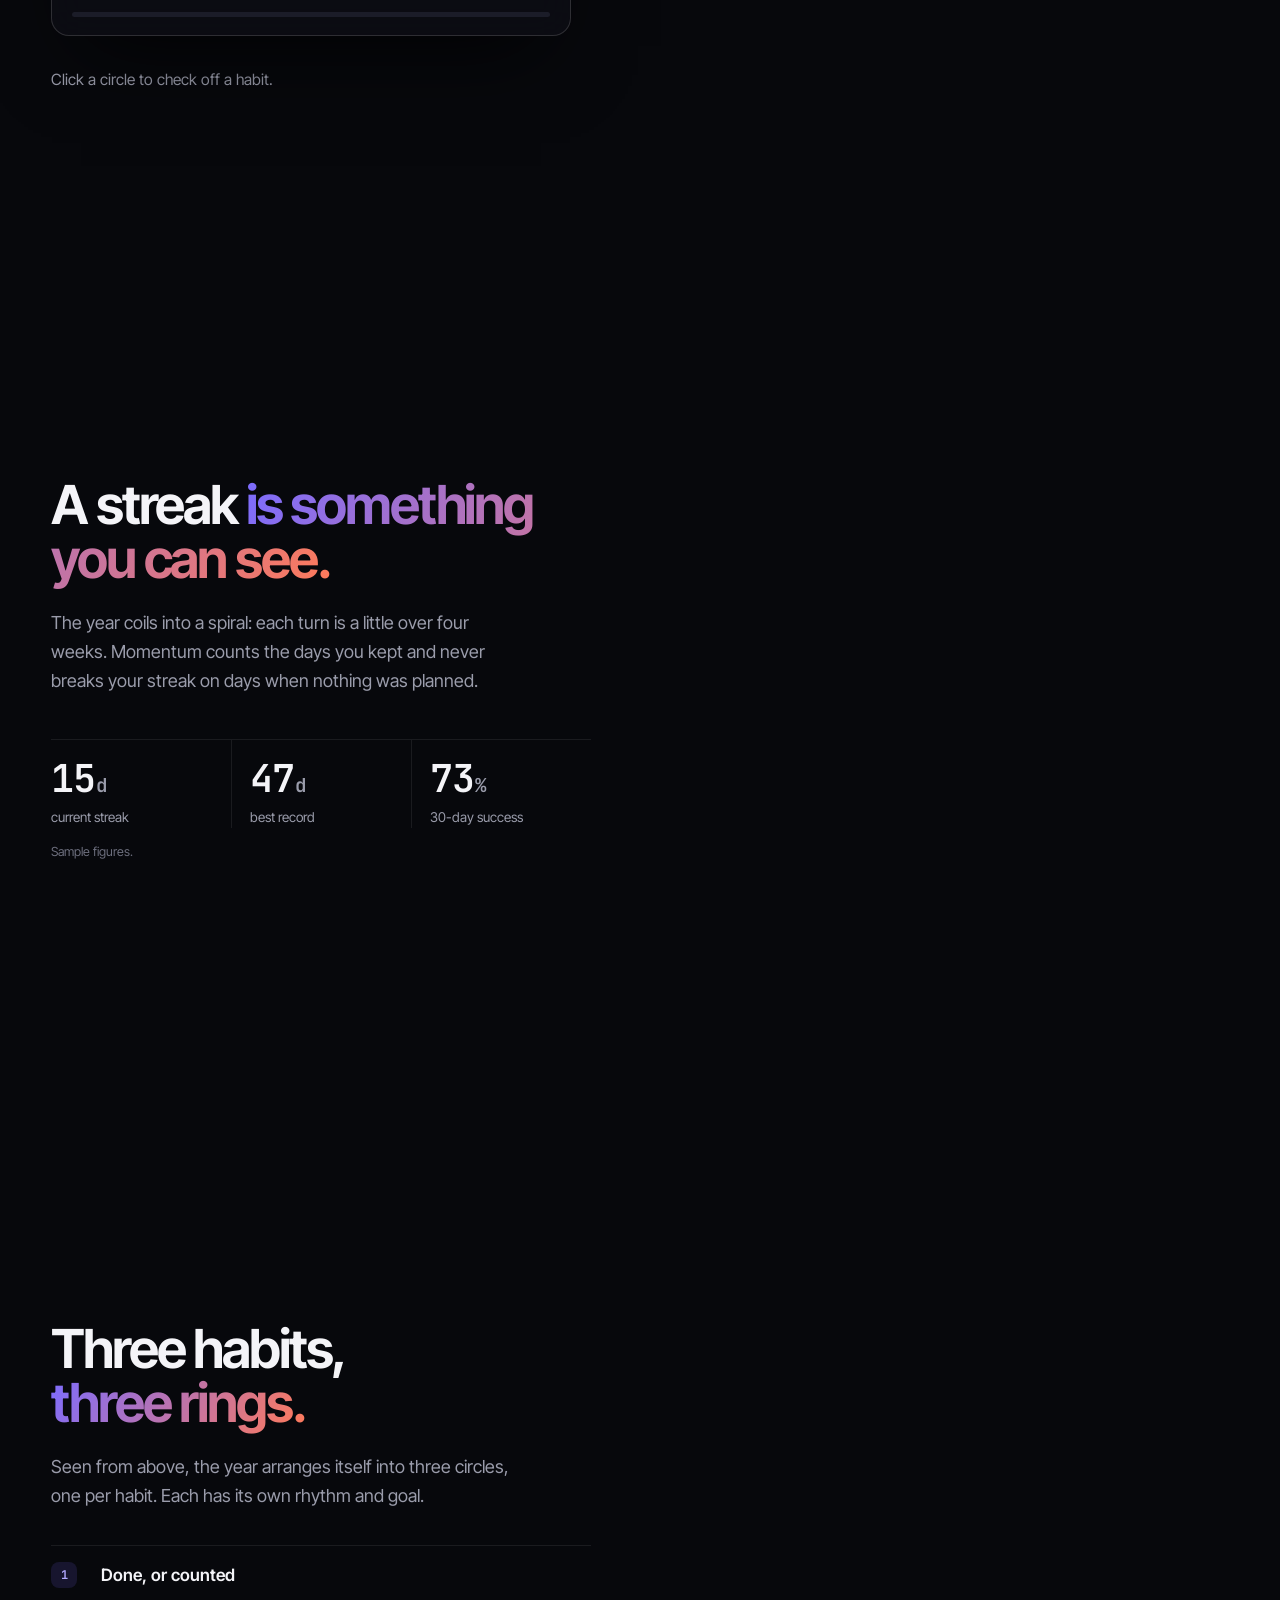
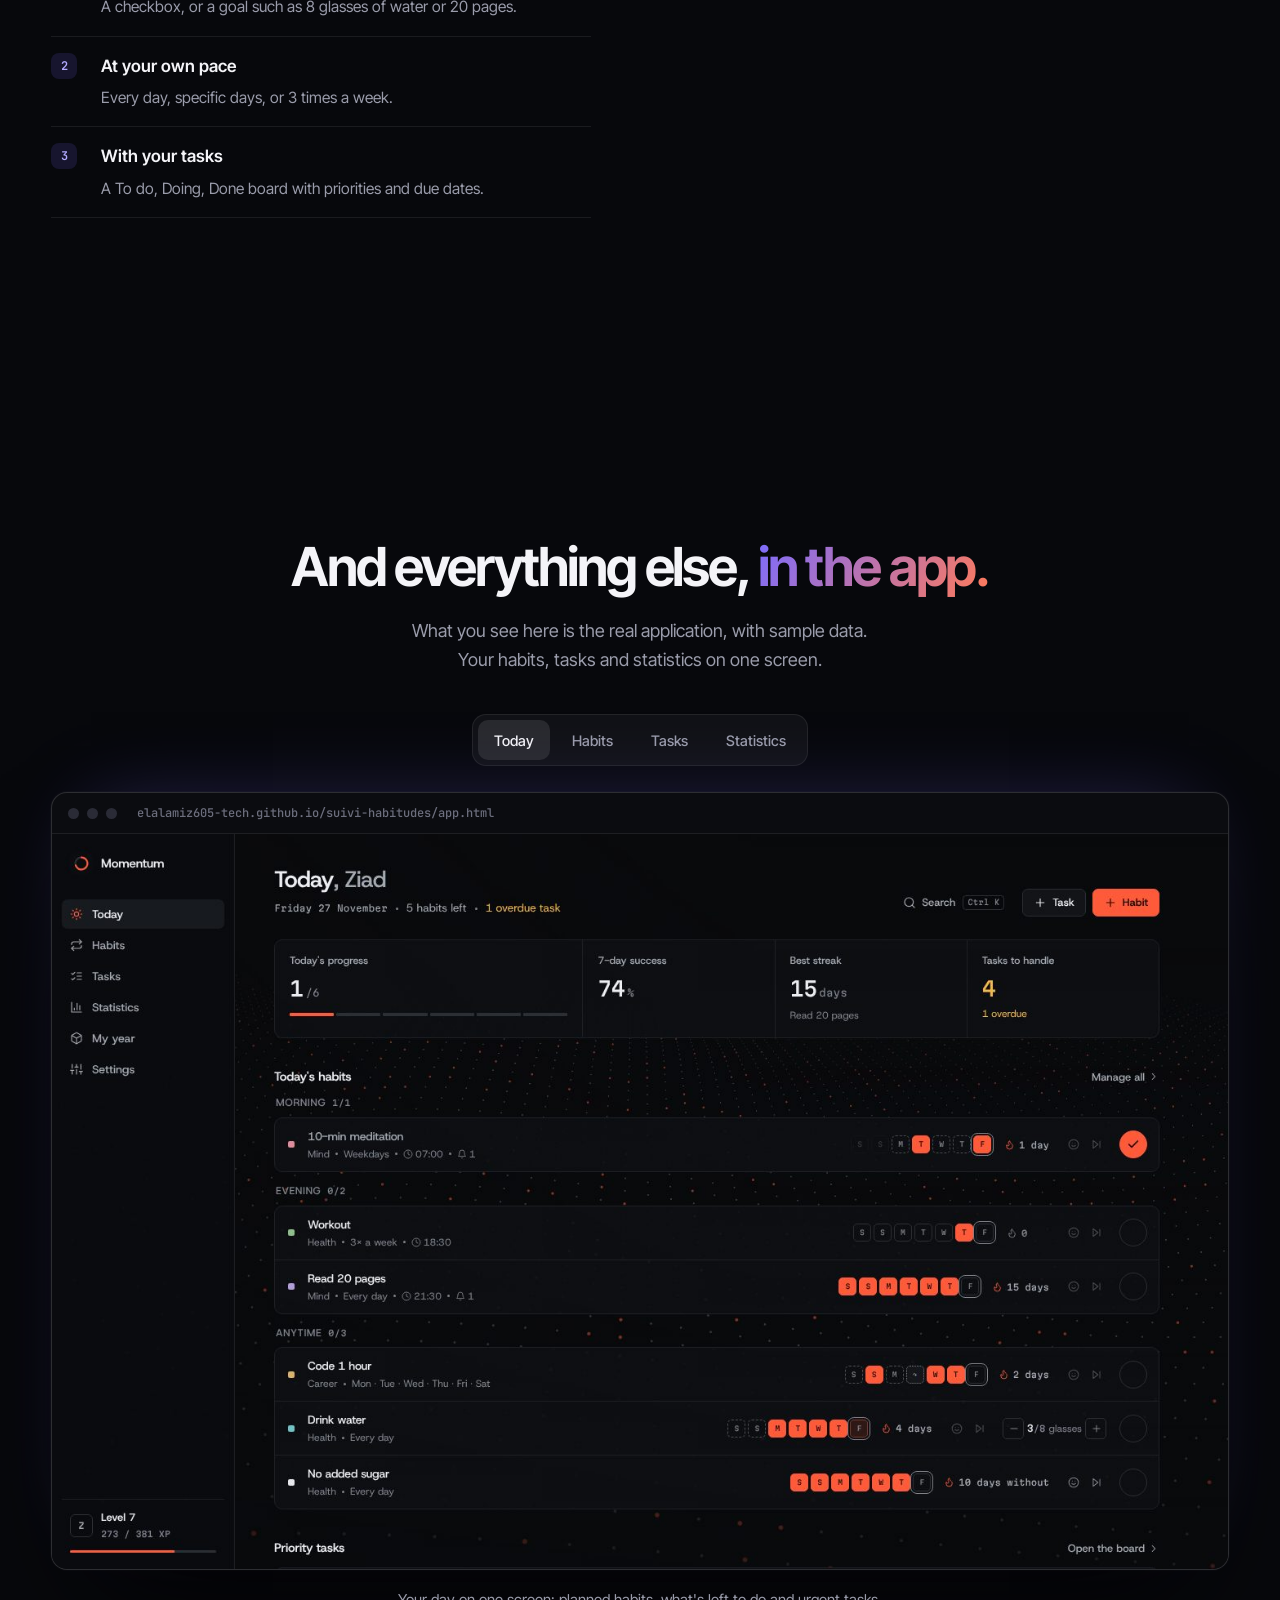
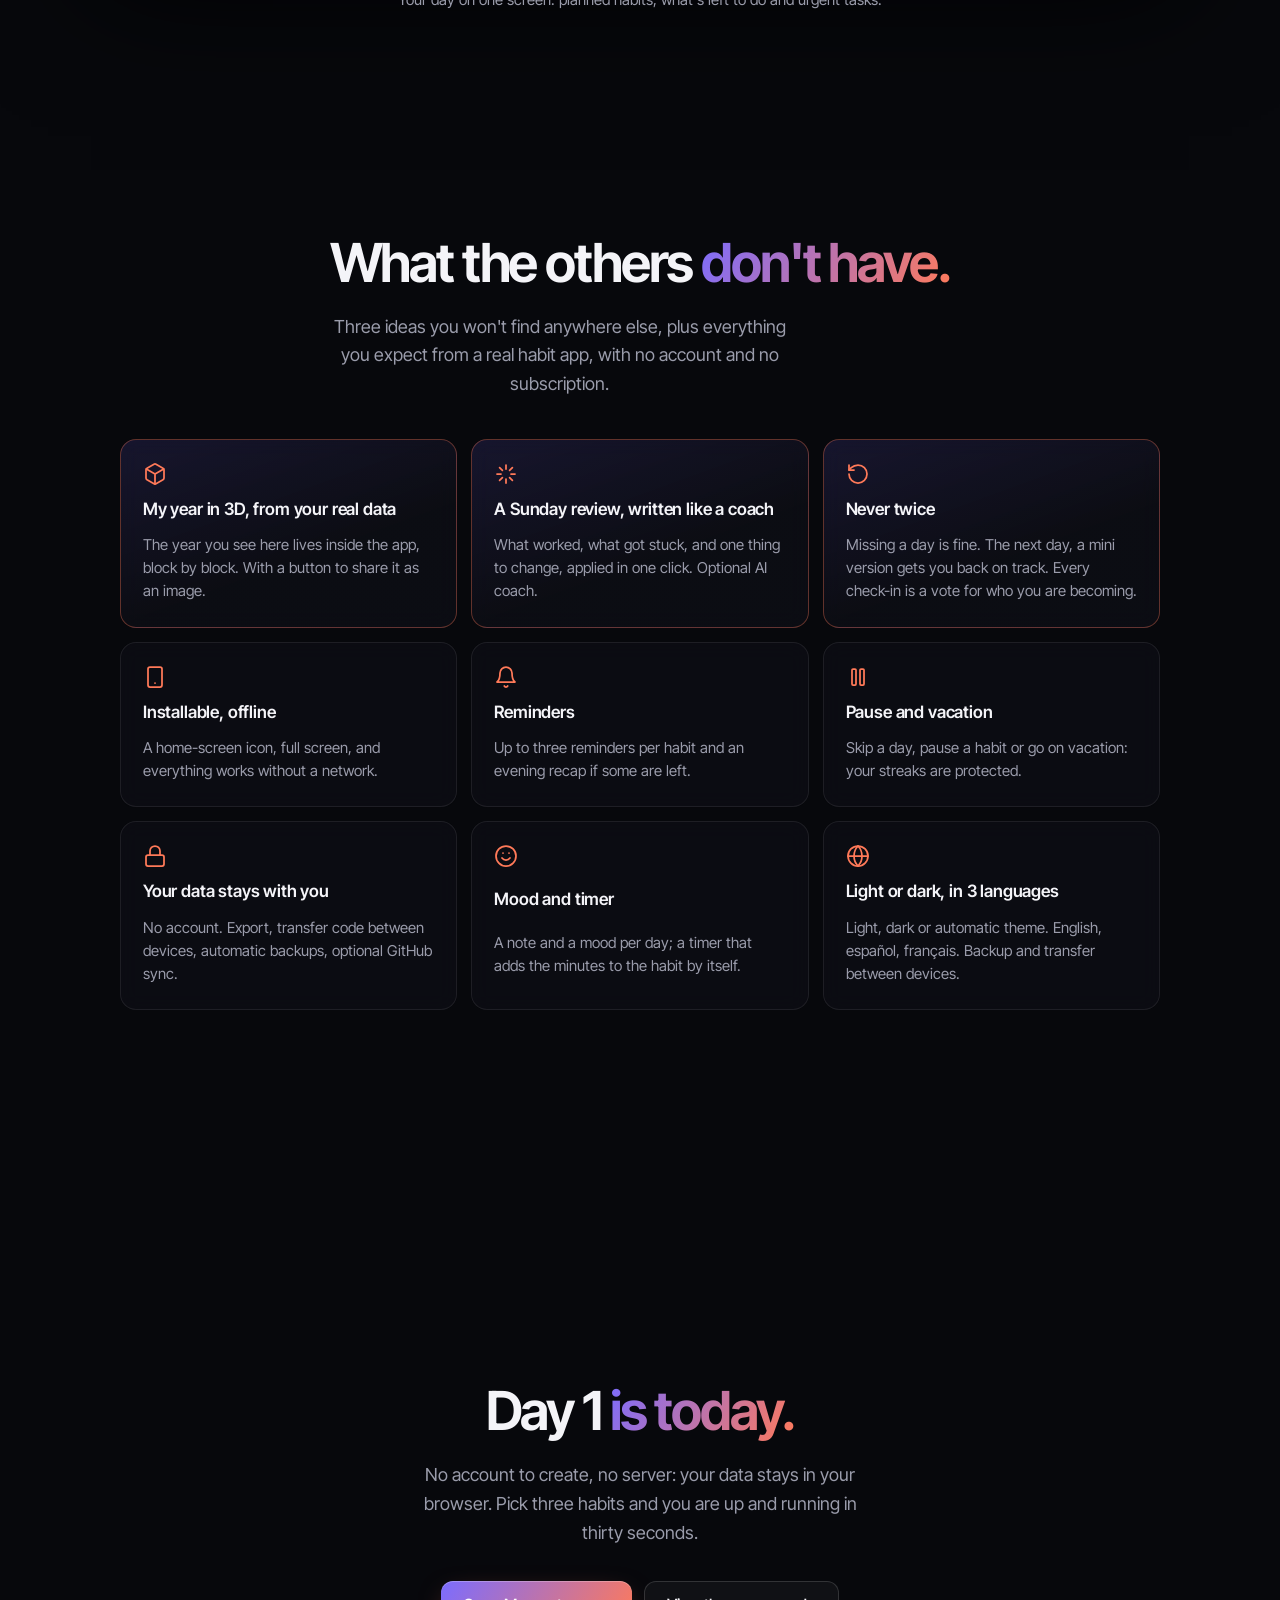
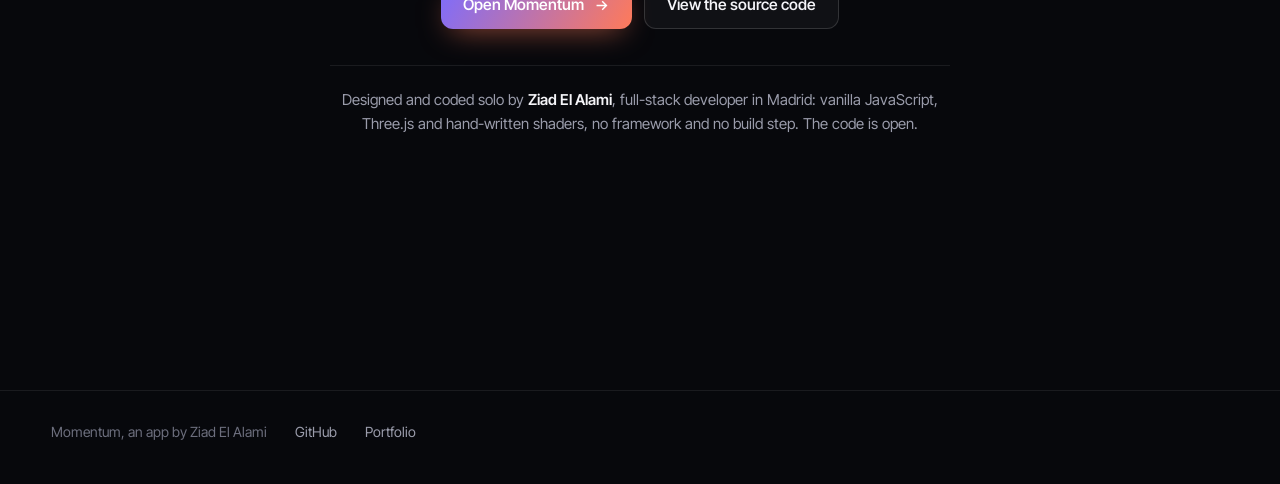
==== commit 9f42eb07: "Landing: sample data wording, no more 'demo' Co-Authored-By: Claude Fable 5.1 <noreply@anthropic.com" ====
--- a/index.html
+++ b/index.html
@@ -6,7 +6,7 @@
 <meta name="description" content="Momentum tracks your habits and tasks, day after day. No account: your data stays in your browser.">
 <meta name="theme-color" content="#07080c">
 <meta property="og:title" content="Momentum · A year is built one day at a time">
-<meta property="og:description" content="Habits, tasks and statistics in one app. Try the demo.">
+<meta property="og:description" content="Habits, tasks and statistics in one app. Pick three habits and start today.">
 <meta property="og:image" content="https://elalamiz605-tech.github.io/suivi-habitudes/assets/vitrine/today.jpg">
 <link rel="icon" href="assets/favicon.svg" type="image/svg+xml">
 <link rel="manifest" href="manifest.webmanifest">
@@ -205,7 +205,7 @@
       <div class="legend rise in d3">
         <div class="scale" aria-hidden="true"></div>
         <div class="ticks"><span>0 habits</span><span>1</span><span>2</span><span>3 habits</span></div>
-        <p><span class="mono" id="days">371</span> days, <span class="mono" id="kept">0</span> of them with at least one habit kept. Demo year.</p>
+        <p><span class="mono" id="days">371</span> days, <span class="mono" id="kept">0</span> of them with at least one habit kept. Sample year.</p>
       </div>
     </div>
   </section>
@@ -232,7 +232,7 @@
         <div><b>47<span>d</span></b><small>best record</small></div>
         <div><b>73<span>%</span></b><small>30-day success</small></div>
       </div>
-      <p class="note rise d2">Sample figures, taken from the demo data.</p>
+      <p class="note rise d2">Sample figures.</p>
     </div>
   </section>
 
@@ -251,7 +251,7 @@
   <section id="appli" data-stage="2" data-focus="0" data-dim="1">
     <div class="head">
       <h2 class="rise">And everything else, <em>in the app.</em></h2>
-      <p class="lead rise d1">What you see here is the real application, with its demo data. Your habits, tasks and statistics on one screen.</p>
+      <p class="lead rise d1">What you see here is the real application, with sample data. Your habits, tasks and statistics on one screen.</p>
     </div>
     <div class="tabs rise d2" role="tablist" aria-label="App screens">
       <button role="tab" aria-selected="true" data-i="0">Today</button>
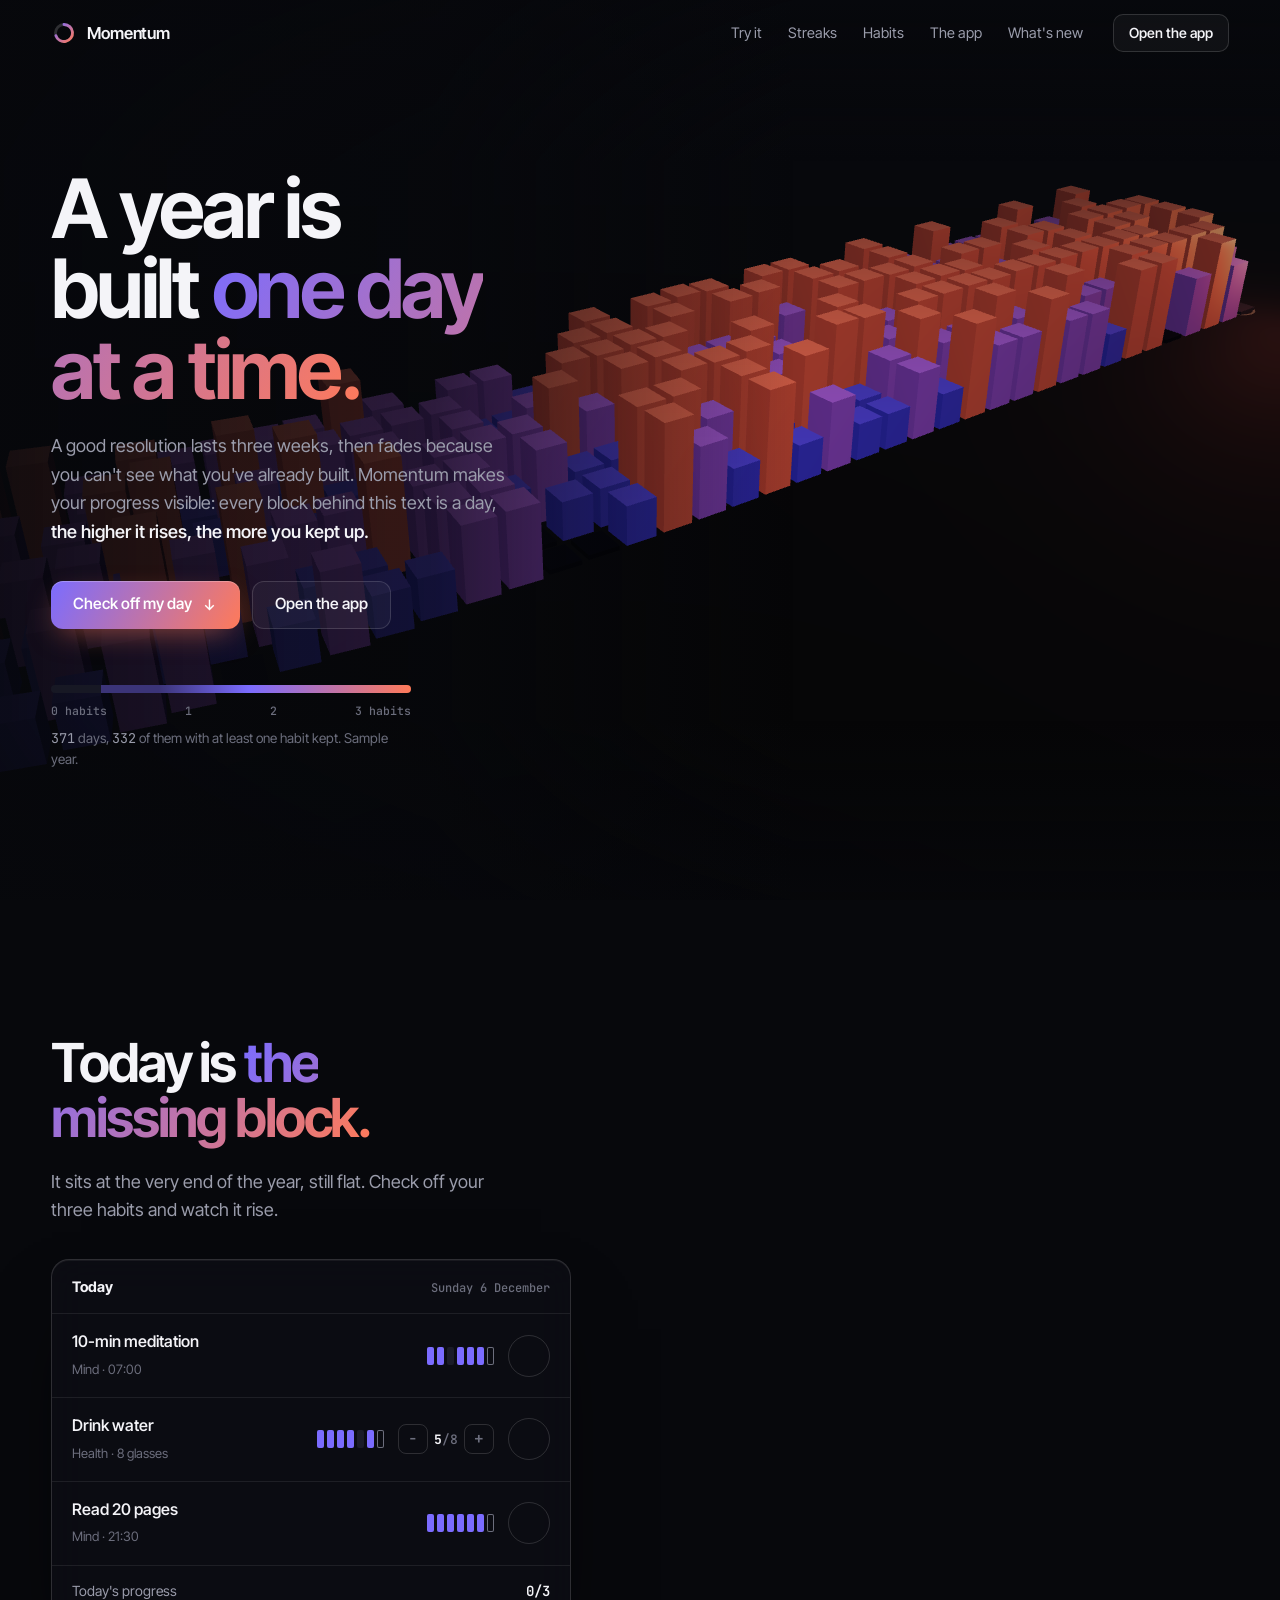
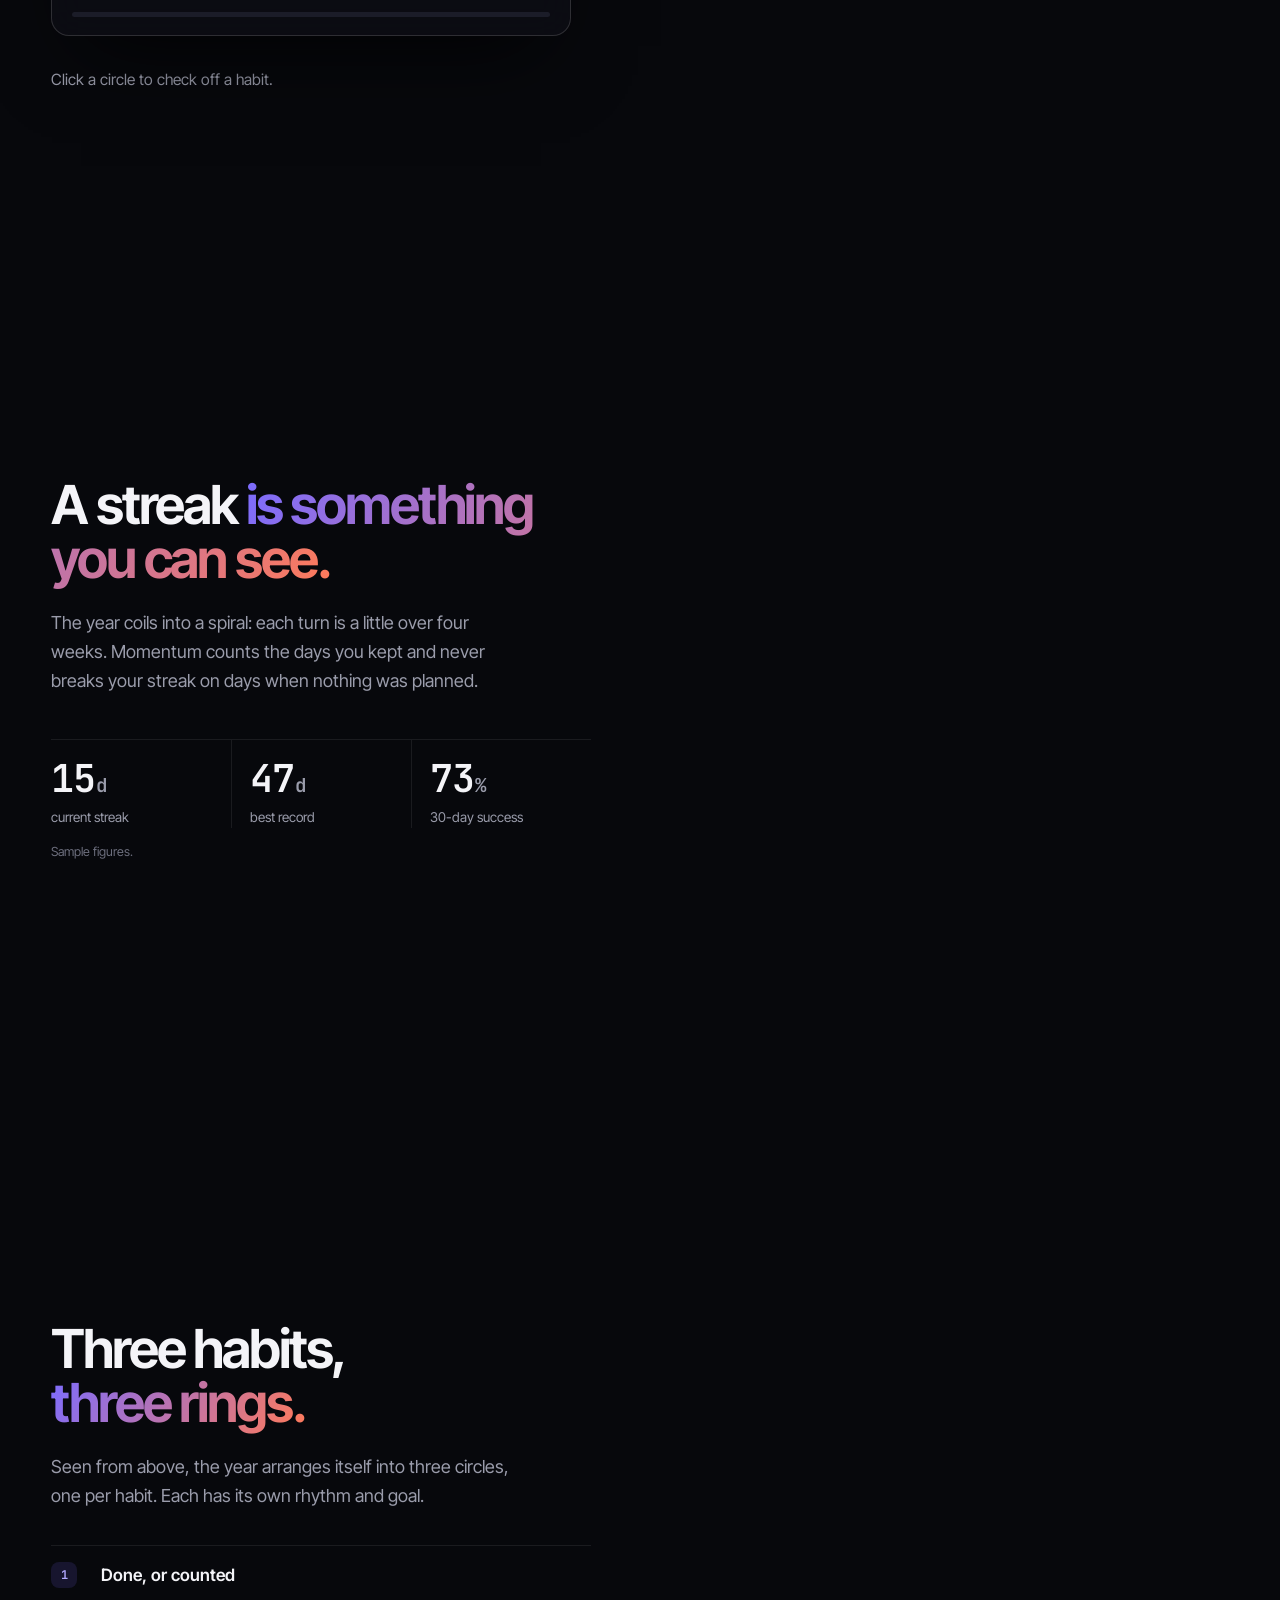
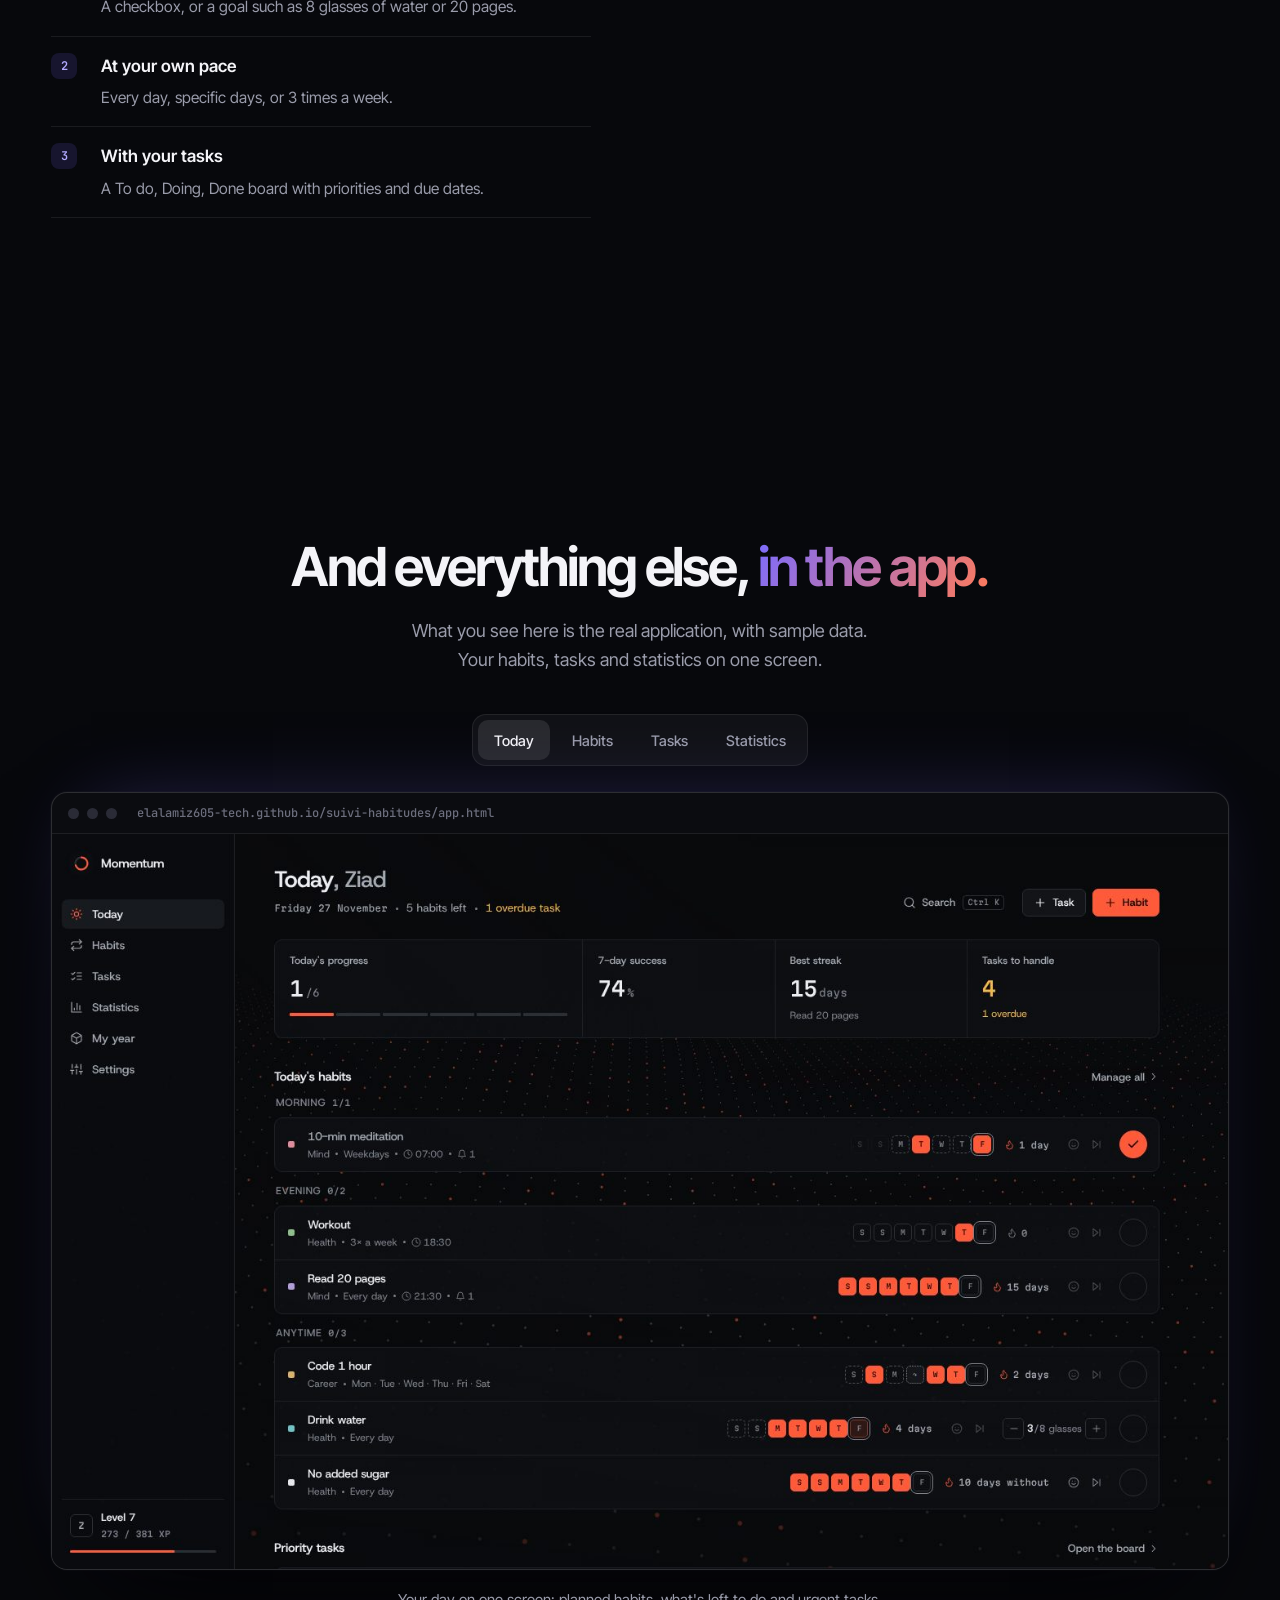
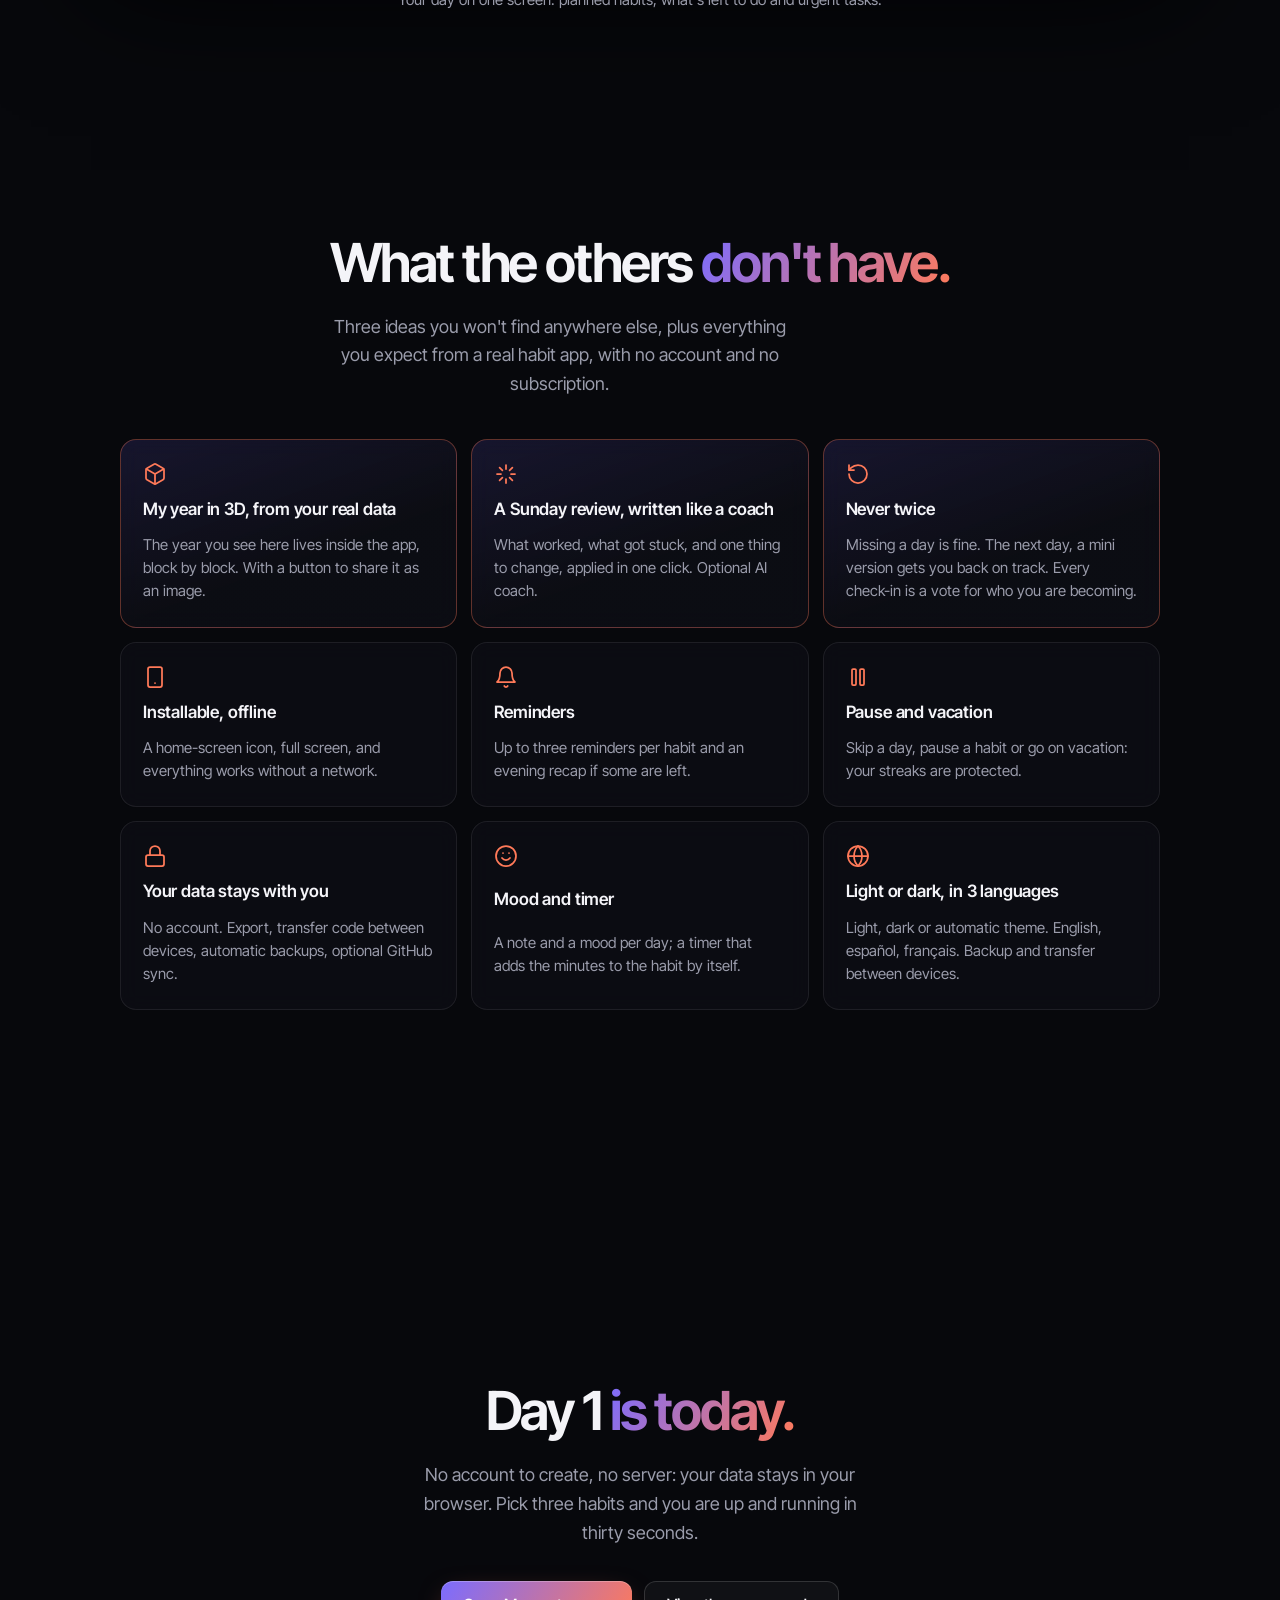
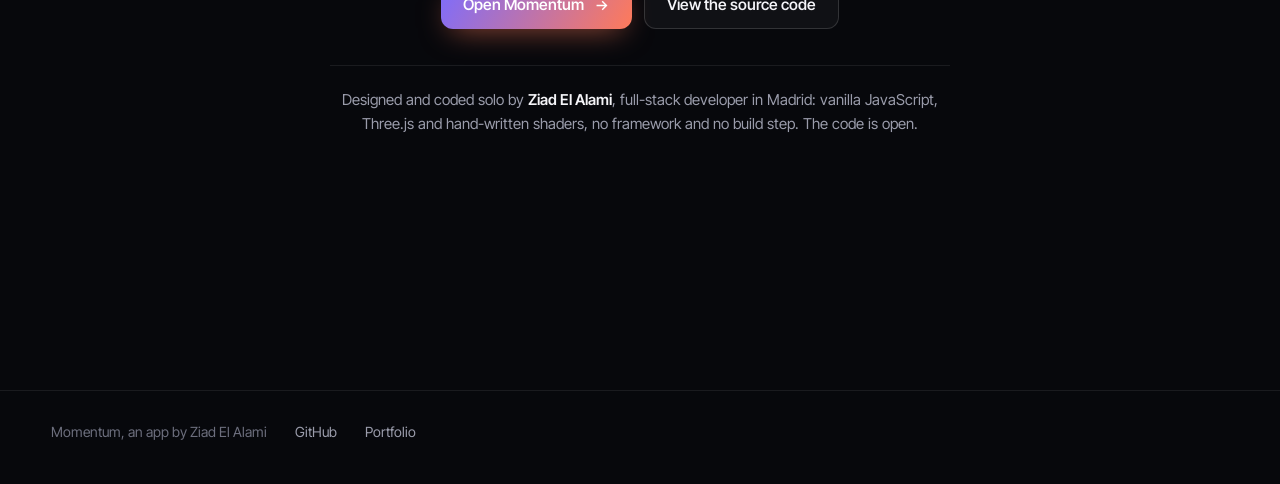
==== commit 54fc1c17: "First visit: show the landing page before the app; returning and installed users go straight in Co-A" ====
--- a/index.html
+++ b/index.html
@@ -302,6 +302,10 @@
 
 <footer class="foot"><span>Momentum, an app by Ziad El Alami</span><a href="https://github.com/elalamiz605-tech/suivi-habitudes">GitHub</a><a href="https://elalamiz605-tech.github.io">Portfolio</a></footer>
 
+<script>
+  // Venir de la vitrine : l'appli ne renverra pas ici.
+  try { sessionStorage.setItem('momentum:intro', '1'); } catch (e) {}
+</script>
 <script type="module">
 {
   const APP = 'app.html';
